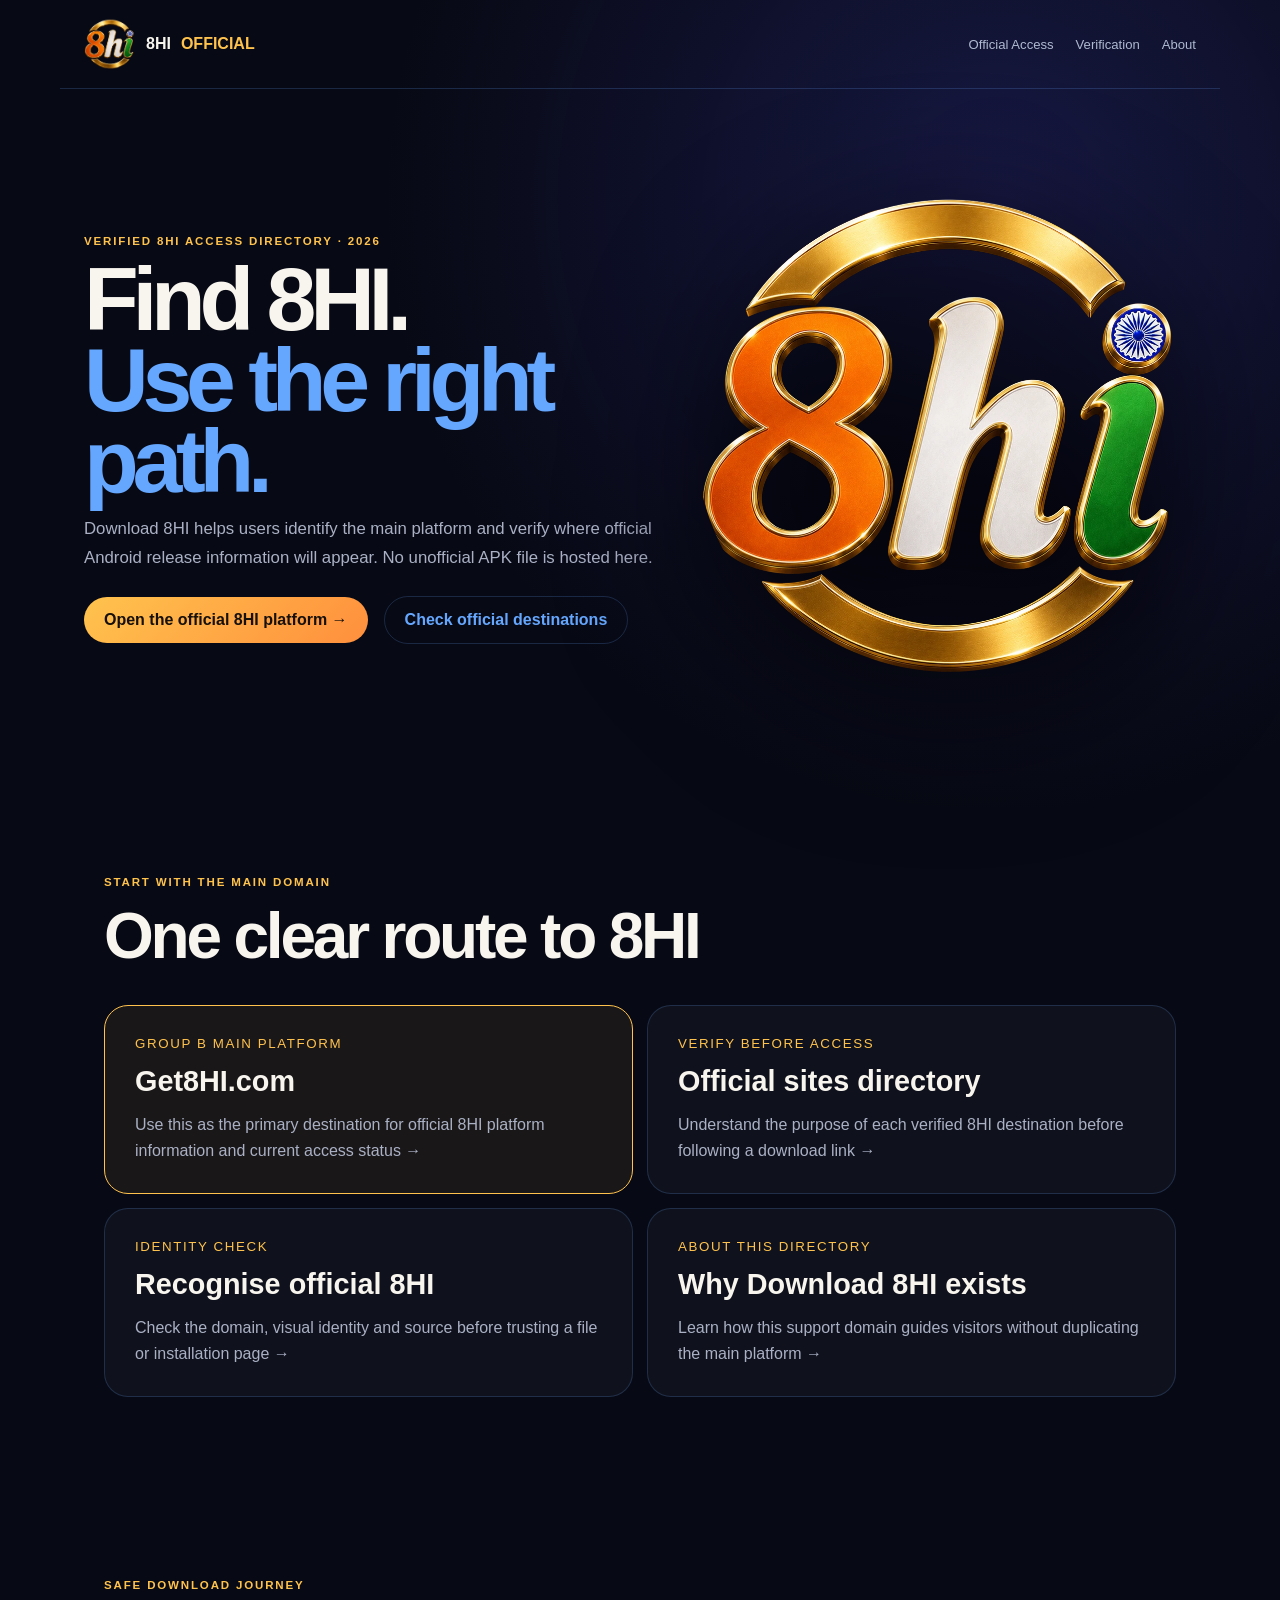
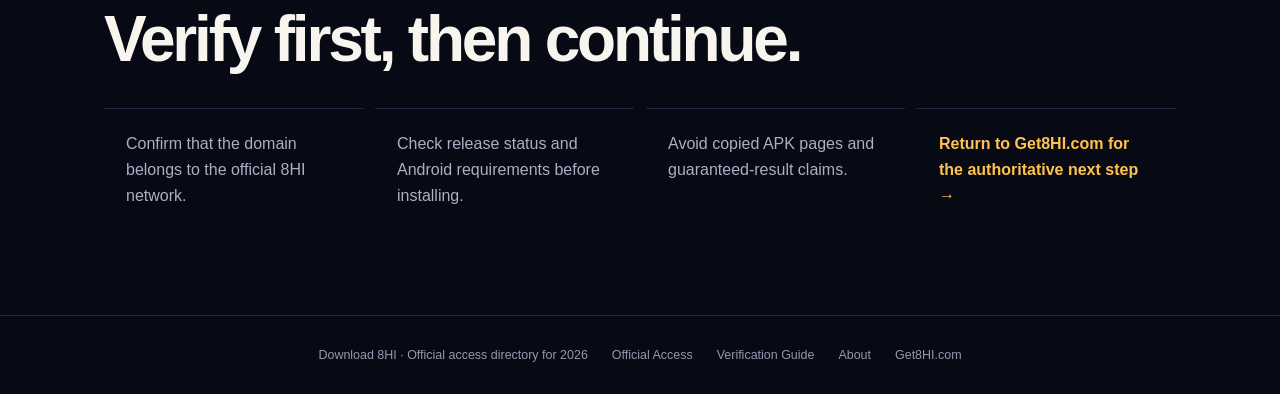
==== index.html @ d0ed527a "Migrate 8HI site to GitHub Pages with live APK download" ====
<!DOCTYPE html><html lang="en-IN"><head><meta charSet="utf-8"/><meta name="viewport" content="width=device-width, initial-scale=1"/><link rel="preload" href="/assets/8hi-mark.png" as="image"/><link rel="preload" href="/assets/8hi-hero-mark-20260906.webp" as="image"/><link rel="stylesheet" href="/_next/static/css/index.BvrTuBXG.css" data-rsc-css-href="/_next/static/css/index.BvrTuBXG.css" data-precedence="vite-rsc/importer-resources"/><link rel="stylesheet" href="/_next/static/css/Seo.DrMm3ydV.css" data-rsc-css-href="/_next/static/css/Seo.DrMm3ydV.css" data-precedence="vite-rsc/importer-resources"/><link rel="modulepreload" fetchPriority="low" href="/_next/static/chunks/index-DeOnzYDZ.js"/><script src="/_next/static/chunks/rolldown-runtime-C60lm6uB.js" type="module" async=""></script><script src="/_next/static/chunks/framework-BgSIrAUN.js" type="module" async=""></script><link rel="modulepreload" href="/_next/static/chunks/layout-segment-context-BH-YKs9g.js" crossorigin=""/><title>8HI Download App — Android Release Guide for 2026</title><meta name="description" content="Find the verified path to download 8HI when released, with Android preparation, version checks and responsible-use information."/><meta name="robots" content="index, follow"/><meta name="googlebot" content="index, follow, max-image-preview:large, max-snippet:-1"/><meta property="og:title" content="Download 8HI — Official Release Guide"/><meta property="og:description" content="A clear route to verified 8HI Android download information."/><meta property="og:url" content="https://download8hi.com"/><meta property="og:site_name" content="Download 8HI"/><meta property="og:type" content="website"/><meta property="og:locale" content="en_IN"/><meta property="og:image" content="https://download8hi.com/og.png"/><meta name="twitter:card" content="summary_large_image"/><meta name="twitter:title" content="Download 8HI — Official Release Guide"/><meta name="twitter:description" content="A clear route to verified 8HI Android download information."/><meta name="twitter:image" content="https://download8hi.com/og.png"/><link rel="shortcut icon" href="/favicon.ico"/><link rel="icon" href="/icon-48.png" sizes="48x48" type="image/png"/><link rel="icon" href="/icon.png" sizes="96x96" type="image/png"/><link rel="icon" href="/icon-192.png" sizes="192x192" type="image/png"/><link rel="icon" href="/favicon.ico" sizes="48x48" type="image/x-icon"/><link rel="apple-touch-icon" href="/icon-192.png" sizes="192x192" type="image/png"/><link rel="manifest" href="/manifest.webmanifest"/><link rel="canonical" href="https://download8hi.com"/><script>Object.assign(((self[Symbol.for("vinext.navigationRuntime")]??={bootstrap:{routeManifest:null},functions:{}}).bootstrap.rsc??={rsc:[]}),{params:{},nav:{"pathname":"/","searchParams":[]}})</script><link rel="modulepreload" href="/_next/static/chunks/index-DeOnzYDZ.js" />
</head><body><main><script type="application/ld+json">{"@context":"https://schema.org","@graph":[{"@type":"Organization","@id":"https://download8hi.com/#organization","name":"Download 8HI","url":"https://download8hi.com/","logo":{"@type":"ImageObject","url":"https://download8hi.com/icon-512.png"}},{"@type":"WebSite","@id":"https://download8hi.com/#website","name":"Download 8HI","url":"https://download8hi.com/","inLanguage":"en-IN","publisher":{"@id":"https://download8hi.com/#organization"}},{"@type":"WebPage","name":"Download 8HI App — Official Access Directory 2026","description":"Find the verified route to the official 8HI platform, check Android release information and avoid unverified APK sources.","url":"https://download8hi.com/","datePublished":"2026-08-31","dateModified":"2026-08-31","isPartOf":{"@id":"https://download8hi.com/#website"}},{"@type":"BreadcrumbList","itemListElement":[{"@type":"ListItem","position":1,"name":"Download 8HI","item":"https://download8hi.com/"}]}]}</script><header><a class="brand" href="/"><img src="/assets/8hi-mark.png" alt="Download 8HI" width="52" height="52"/>8HI <b>OFFICIAL</b></a><nav><a href="/official-sites">Official Access</a><a href="/brand">Verification</a><a href="/about">About</a></nav></header><section class="hero"><div><p>VERIFIED 8HI ACCESS DIRECTORY · 2026</p><h1>Find 8HI.<span>Use the right path.</span></h1><h2>Download 8HI helps users identify the main platform and verify where official Android release information will appear. No unofficial APK file is hosted here.</h2><div class="actions"><a class="primary" href="https://get8hi.com/">Open the official 8HI platform →</a><a class="secondary" href="/official-sites">Check official destinations</a></div></div><img src="/assets/8hi-hero-mark-20260906.webp" alt="Download 8HI official logo" width="720" height="720" loading="eager"/></section><section class="network" id="network"><p>START WITH THE MAIN DOMAIN</p><h2>One clear route to 8HI</h2><div><a class="main-domain" href="https://get8hi.com/"><small>GROUP B MAIN PLATFORM</small><strong>Get8HI.com</strong><span>Use this as the primary destination for official 8HI platform information and current access status →</span></a><a href="/official-sites"><small>VERIFY BEFORE ACCESS</small><strong>Official sites directory</strong><span>Understand the purpose of each verified 8HI destination before following a download link →</span></a><a href="/brand"><small>IDENTITY CHECK</small><strong>Recognise official 8HI</strong><span>Check the domain, visual identity and source before trusting a file or installation page →</span></a><a href="/about"><small>ABOUT THIS DIRECTORY</small><strong>Why Download 8HI exists</strong><span>Learn how this support domain guides visitors without duplicating the main platform →</span></a></div></section><section class="story"><p>SAFE DOWNLOAD JOURNEY</p><h2>Verify first, then continue.</h2><div><span>Confirm that the domain belongs to the official 8HI network.</span><span>Check release status and Android requirements before installing.</span><span>Avoid copied APK pages and guaranteed-result claims.</span><span><a href="https://get8hi.com/">Return to Get8HI.com for the authoritative next step →</a></span></div></section><footer><span>Download 8HI · Official access directory for 2026</span><a href="/official-sites">Official Access</a><a href="/brand">Verification Guide</a><a href="/about">About</a><a href="https://get8hi.com/">Get8HI.com</a></footer></main><script type="module" src="/_next/static/chunks/index-DeOnzYDZ.js" id="_R_" async=""></script><script>((self[Symbol.for("vinext.navigationRuntime")]??={bootstrap:{routeManifest:null},functions:{}}).bootstrap.rsc??={rsc:[]}).rsc.push("2:I[\"d5075e13e03a\",[],\"Children\",1]\n")</script><script>((self[Symbol.for("vinext.navigationRuntime")]??={bootstrap:{routeManifest:null},functions:{}}).bootstrap.rsc??={rsc:[]}).rsc.push("3:I[\"f68a58624a56\",[],\"GlobalErrorBoundary\",1]\n")</script><script>((self[Symbol.for("vinext.navigationRuntime")]??={bootstrap:{routeManifest:null},functions:{}}).bootstrap.rsc??={rsc:[]}).rsc.push("4:I[\"ffd5c8636600\",[],\"default\",1]\n")</script><script>((self[Symbol.for("vinext.navigationRuntime")]??={bootstrap:{routeManifest:null},functions:{}}).bootstrap.rsc??={rsc:[]}).rsc.push("5:I[\"f68a58624a56\",[],\"ErrorBoundary\",1]\n")</script><script>((self[Symbol.for("vinext.navigationRuntime")]??={bootstrap:{routeManifest:null},functions:{}}).bootstrap.rsc??={rsc:[]}).rsc.push("6:I[\"ed53b9c3ef4a\",[],\"LayoutSegmentProvider\",1]\n")</script><script>((self[Symbol.for("vinext.navigationRuntime")]??={bootstrap:{routeManifest:null},functions:{}}).bootstrap.rsc??={rsc:[]}).rsc.push("7:I[\"d5075e13e03a\",[],\"Slot\",1]\n")</script><script>((self[Symbol.for("vinext.navigationRuntime")]??={bootstrap:{routeManifest:null},functions:{}}).bootstrap.rsc??={rsc:[]}).rsc.push("8:I[\"f68a58624a56\",[],\"NotFoundBoundary\",1]\n")</script><script>((self[Symbol.for("vinext.navigationRuntime")]??={bootstrap:{routeManifest:null},functions:{}}).bootstrap.rsc??={rsc:[]}).rsc.push("9:I[\"fe48302fca77\",[],\"AppRouterScrollTarget\",1]\n")</script><script>((self[Symbol.for("vinext.navigationRuntime")]??={bootstrap:{routeManifest:null},functions:{}}).bootstrap.rsc??={rsc:[]}).rsc.push("a:I[\"f68a58624a56\",[],\"RedirectBoundary\",1]\n")</script><script>((self[Symbol.for("vinext.navigationRuntime")]??={bootstrap:{routeManifest:null},functions:{}}).bootstrap.rsc??={rsc:[]}).rsc.push(":HL[\"/_next/static/css/index.BvrTuBXG.css\",\"style\"     ]\n")</script><script>((self[Symbol.for("vinext.navigationRuntime")]??={bootstrap:{routeManifest:null},functions:{}}).bootstrap.rsc??={rsc:[]}).rsc.push("0:{\"__route\":\"route:/\",\"__interceptionContext\":null,\"__layoutIds\":[\"layout:/\"],\"__rootLayout\":\"/\",\"__sourcePage\":\"/page\",\"page:/\":\"$L1\",\"layout:/\":[[[[\"$\",\"link\",\"css:/_next/static/css/index.BvrTuBXG.css\",{\"rel\":\"stylesheet\",\"precedence\":\"vite-rsc/importer-resources\",\"href\":\"/_next/static/css/index.BvrTuBXG.css\",\"data-rsc-css-href\":\"/_next/static/css/index.BvrTuBXG.css\"}],\"$undefined\"],[\"$\",\"html\",null,{\"lang\":\"en-IN\",\"children\":[\"$\",\"body\",null,{\"children\":[\"$\",\"$L2\",null,{}]}]}]],null],\"route:/\":[[[\"$\",\"meta\",null,{\"charSet\":\"utf-8\"}],[[\"$\",\"title\",\"0\",{\"children\":\"8HI Download App — Android Release Guide for 2026\"}],[\"$\",\"meta\",\"1\",{\"name\":\"description\",\"content\":\"Find the verified path to download 8HI when released, with Android preparation, version checks and responsible-use information.\"}],[\"$\",\"meta\",\"2\",{\"name\":\"robots\",\"content\":\"index, follow\"}],[\"$\",\"meta\",\"3\",{\"name\":\"googlebot\",\"content\":\"index, follow, max-image-preview:large, max-snippet:-1\"}],[\"$\",\"meta\",\"4\",{\"property\":\"og:title\",\"content\":\"Download 8HI — Official Release Guide\"}],[\"$\",\"meta\",\"5\",{\"property\":\"og:description\",\"content\":\"A clear route to verified 8HI Android download information.\"}],[\"$\",\"meta\",\"6\",{\"property\":\"og:url\",\"content\":\"https://download8hi.com\"}],[\"$\",\"meta\",\"7\",{\"property\":\"og:site_name\",\"content\":\"Download 8HI\"}],[\"$\",\"meta\",\"8\",{\"property\":\"og:type\",\"content\":\"website\"}],[\"$\",\"meta\",\"9\",{\"property\":\"og:locale\",\"content\":\"en_IN\"}],[\"$\",\"meta\",\"10\",{\"property\":\"og:image\",\"content\":\"https://download8hi.com/og.png\"}],[\"$\",\"meta\",\"11\",{\"name\":\"twitter:card\",\"content\":\"summary_large_image\"}],[\"$\",\"meta\",\"12\",{\"name\":\"twitter:title\",\"content\":\"Download 8HI — Official Release Guide\"}],[\"$\",\"meta\",\"13\",{\"name\":\"twitter:description\",\"content\":\"A clear route to verified 8HI Android download information.\"}],[\"$\",\"meta\",\"14\",{\"name\":\"twitter:image\",\"content\":\"https://download8hi.com/og.png\"}],[\"$\",\"link\",\"15\",{\"rel\":\"shortcut icon\",\"href\":\"/favicon.ico\"}],[\"$\",\"link\",\"16\",{\"rel\":\"icon\",\"href\":\"/icon-48.png\",\"sizes\":\"48x48\",\"type\":\"image/png\"}],[\"$\",\"link\",\"17\",{\"rel\":\"icon\",\"href\":\"/icon.png\",\"sizes\":\"96x96\",\"type\":\"image/png\"}],[\"$\",\"link\",\"18\",{\"rel\":\"icon\",\"href\":\"/icon-192.png\",\"sizes\":\"192x192\",\"type\":\"image/png\"}],[\"$\",\"link\",\"19\",{\"rel\":\"icon\",\"href\":\"/favicon.ico\",\"sizes\":\"48x48\",\"type\":\"image/x-icon\"}],[\"$\",\"link\",\"20\",{\"rel\":\"apple-touch-icon\",\"href\":\"/icon-192.png\",\"sizes\":\"192x192\",\"type\":\"image/png\"}],[\"$\",\"link\",\"21\",{\"rel\":\"manifest\",\"href\":\"/manifest.webmanifest\"}],[\"$\",\"link\",\"22\",{\"rel\":\"canonical\",\"href\":\"https://download8hi.com\"}]],[[\"$\",\"meta\",\"0\",{\"name\":\"viewport\",\"content\":\"width=device-width, initial-scale=1\"}]]],[\"$\",\"$L3\",null,{\"fallback\":\"$4\",\"children\":[\"$\",\"$L5\",null,{\"fallback\":\"$4\",\"children\":[\"$\",\"$L6\",null,{\"providerId\":\"layout:/\",\"segmentMap\":{\"children\":[]},\"children\":[\"$\",\"$L7\",null,{\"id\":\"layout:/\",\"parallelSlots\":\"$undefined\",\"children\":[\"$\",\"$L8\",null,{\"resetKey\":\"\",\"fallback\":[\"$\",\"main\",null,{\"className\":\"subpage\",\"children\":[[\"$\",\"p\",null,{\"className\":\"eyebrow\",\"children\":\"404\"}],[\"$\",\"h1\",null,{\"children\":\"Destination not found\"}],[\"$\",\"p\",null,{\"className\":\"intro\",\"children\":\"Use the official directory to find a verified 8HI destination.\"}],[\"$\",\"a\",null,{\"href\":\"/official-sites\",\"children\":\"Open official sites\"}]]}],\"children\":[\"$\",\"$L8\",null,{\"resetKey\":\"\",\"fallback\":[\"$\",\"main\",null,{\"className\":\"subpage\",\"children\":[[\"$\",\"p\",null,{\"className\":\"eyebrow\",\"children\":\"404\"}],[\"$\",\"h1\",null,{\"children\":\"Destination not found\"}],[\"$\",\"p\",null,{\"className\":\"intro\",\"children\":\"Use the official directory to find a verified 8HI destination.\"}],[\"$\",\"a\",null,{\"href\":\"/official-sites\",\"children\":\"Open official sites\"}]]}],\"children\":[\"$\",\"$L9\",null,{\"children\":[\"$\",\"$La\",null,{\"children\":[[\"$\",\"$L6\",null,{\"providerId\":\"page:/\",\"segmentMap\":{\"children\":[\"__PAGE__\"]},\"children\":[\"$\",\"$L7\",null,{\"id\":\"page:/\"}]}],null]}]}]}]}]}]}]}]}],null,null],\"__layoutFlags\":{\"layout:/\":\"s\"},\"__artifactCompatibility\":{\"schemaVersion\":1,\"graphVersion\":\"app-route-graph:1177fd80f83fa7b0\",\"deploymentVersion\":\"1310b434-4f62-49c1-a3fc-9533849b3d44\",\"appElementsSchemaVersion\":1,\"rscPayloadSchemaVersion\":1,\"rootBoundaryId\":\"/\",\"renderEpoch\":null},\"__renderObservation\":{\"schemaVersion\":1,\"output\":{\"kind\":\"app-rsc\",\"mountedSlotsFingerprint\":null,\"renderEpoch\":null,\"rootBoundaryId\":\"/\",\"routeId\":\"route:/\"},\"completeness\":\"partial\",\"boundaryOutcome\":{\"kind\":\"unknown\"},\"requestApis\":[{\"kind\":\"connection\",\"status\":\"unknown\"},{\"kind\":\"cookies\",\"status\":\"unknown\"},{\"kind\":\"draftMode\",\"status\":\"unknown\"},{\"kind\":\"headers\",\"status\":\"unknown\"},{\"kind\":\"params\",\"status\":\"unknown\"},{\"kind\":\"searchParams\",\"status\":\"unknown\"}],\"dynamicFetches\":[],\"cacheTags\":[\"/\",\"_N_T_/\",\"_N_T_/index\",\"_N_T_/layout\",\"_N_T_/page\"],\"pathTags\":[\"/\"],\"cacheability\":\"unknown\",\"downgrade\":{\"target\":\"freshRender\",\"reasons\":[{\"code\":\"CP_DOWNGRADE_CACHEABILITY_UNKNOWN\",\"target\":\"freshRender\"},{\"code\":\"CP_DOWNGRADE_INCOMPLETE_OBSERVATION\",\"completeness\":\"partial\",\"target\":\"freshRender\"},{\"code\":\"CP_DOWNGRADE_UNKNOWN_REQUEST_API\",\"requestApi\":\"connection\",\"target\":\"freshRender\"},{\"code\":\"CP_DOWNGRADE_UNKNOWN_REQUEST_API\",\"requestApi\":\"cookies\",\"target\":\"freshRender\"},{\"code\":\"CP_DOWNGRADE_UNKNOWN_REQUEST_API\",\"requestApi\":\"draftMode\",\"target\":\"freshRender\"},{\"code\":\"CP_DOWNGRADE_UNKNOWN_REQUEST_API\",\"requestApi\":\"headers\",\"target\":\"freshRender\"},{\"code\":\"CP_DOWNGRADE_UNKNOWN_REQUEST_API\",\"requestApi\":\"params\",\"target\":\"freshRender\"},{\"code\":\"CP_DOWNGRADE_UNKNOWN_REQUEST_API\",\"requestApi\":\"searchParams\",\"target\":\"freshRender\"}],\"fallback\":{\"kind\":\"breakerFallback\",\"code\":\"CP_PRIVATE_DYNAMIC_DOWNGRADE\",\"mode\":\"renderFresh\",\"scope\":\"affectedOutput\",\"fields\":{\"reasonCodes\":[\"CP_DOWNGRADE_CACHEABILITY_UNKNOWN\",\"CP_DOWNGRADE_INCOMPLETE_OBSERVATION\",\"CP_DOWNGRADE_UNKNOWN_REQUEST_API\",\"CP_DOWNGRADE_UNKNOWN_REQUEST_API\",\"CP_DOWNGRADE_UNKNOWN_REQUEST_API\",\"CP_DOWNGRADE_UNKNOWN_REQUEST_API\",\"CP_DOWNGRADE_UNKNOWN_REQUEST_API\",\"CP_DOWNGRADE_UNKNOWN_REQUEST_API\"],\"target\":\"freshRender\"}},\"isPublicCacheCandidate\":false}}}\n")</script><script>((self[Symbol.for("vinext.navigationRuntime")]??={bootstrap:{routeManifest:null},functions:{}}).bootstrap.rsc??={rsc:[]}).rsc.push(":HL[\"/_next/static/css/Seo.DrMm3ydV.css\",\"style\"     ]\n")</script><script>((self[Symbol.for("vinext.navigationRuntime")]??={bootstrap:{routeManifest:null},functions:{}}).bootstrap.rsc??={rsc:[]}).rsc.push(":HL[\"/assets/8hi-mark.png\",\"image\"]\n")</script><script>((self[Symbol.for("vinext.navigationRuntime")]??={bootstrap:{routeManifest:null},functions:{}}).bootstrap.rsc??={rsc:[]}).rsc.push(":HL[\"/assets/8hi-hero-mark-20260906.webp\",\"image\"]\n")</script><script>((self[Symbol.for("vinext.navigationRuntime")]??={bootstrap:{routeManifest:null},functions:{}}).bootstrap.rsc??={rsc:[]}).rsc.push("1:[[[\"$\",\"link\",\"css:/_next/static/css/Seo.DrMm3ydV.css\",{\"rel\":\"stylesheet\",\"precedence\":\"vite-rsc/importer-resources\",\"href\":\"/_next/static/css/Seo.DrMm3ydV.css\",\"data-rsc-css-href\":\"/_next/static/css/Seo.DrMm3ydV.css\"}],\"$undefined\"],[\"$\",\"main\",null,{\"children\":[[[[\"$\",\"link\",\"css:/_next/static/css/Seo.DrMm3ydV.css\",{\"rel\":\"stylesheet\",\"precedence\":\"vite-rsc/importer-resources\",\"href\":\"/_next/static/css/Seo.DrMm3ydV.css\",\"data-rsc-css-href\":\"/_next/static/css/Seo.DrMm3ydV.css\"}],\"$undefined\"],[\"$\",\"script\",null,{\"type\":\"application/ld+json\",\"dangerouslySetInnerHTML\":{\"__html\":\"{\\\"@context\\\":\\\"https://schema.org\\\",\\\"@graph\\\":[{\\\"@type\\\":\\\"Organization\\\",\\\"@id\\\":\\\"https://download8hi.com/#organization\\\",\\\"name\\\":\\\"Download 8HI\\\",\\\"url\\\":\\\"https://download8hi.com/\\\",\\\"logo\\\":{\\\"@type\\\":\\\"ImageObject\\\",\\\"url\\\":\\\"https://download8hi.com/icon-512.png\\\"}},{\\\"@type\\\":\\\"WebSite\\\",\\\"@id\\\":\\\"https://download8hi.com/#website\\\",\\\"name\\\":\\\"Download 8HI\\\",\\\"url\\\":\\\"https://download8hi.com/\\\",\\\"inLanguage\\\":\\\"en-IN\\\",\\\"publisher\\\":{\\\"@id\\\":\\\"https://download8hi.com/#organization\\\"}},{\\\"@type\\\":\\\"WebPage\\\",\\\"name\\\":\\\"Download 8HI App — Official Access Directory 2026\\\",\\\"description\\\":\\\"Find the verified route to the official 8HI platform, check Android release information and avoid unverified APK sources.\\\",\\\"url\\\":\\\"https://download8hi.com/\\\",\\\"datePublished\\\":\\\"2026-08-31\\\",\\\"dateModified\\\":\\\"2026-08-31\\\",\\\"isPartOf\\\":{\\\"@id\\\":\\\"https://download8hi.com/#website\\\"}},{\\\"@type\\\":\\\"BreadcrumbList\\\",\\\"itemListElement\\\":[{\\\"@type\\\":\\\"ListItem\\\",\\\"position\\\":1,\\\"name\\\":\\\"Download 8HI\\\",\\\"item\\\":\\\"https://download8hi.com/\\\"}]}]}\"}}]],[\"$\",\"header\",null,{\"children\":[[\"$\",\"a\",null,{\"className\":\"brand\",\"href\":\"/\",\"children\":[[\"$\",\"img\",null,{\"src\":\"/assets/8hi-mark.png\",\"alt\":\"Download 8HI\",\"width\":\"52\",\"height\":\"52\"}],\"8HI \",[\"$\",\"b\",null,{\"children\":\"OFFICIAL\"}]]}],[\"$\",\"nav\",null,{\"children\":[[\"$\",\"a\",null,{\"href\":\"/official-sites\",\"children\":\"Official Access\"}],[\"$\",\"a\",null,{\"href\":\"/brand\",\"children\":\"Verification\"}],[\"$\",\"a\",null,{\"href\":\"/about\",\"children\":\"About\"}]]}]]}],[\"$\",\"section\",null,{\"className\":\"hero\",\"children\":[[\"$\",\"div\",null,{\"children\":[[\"$\",\"p\",null,{\"children\":\"VERIFIED 8HI ACCESS DIRECTORY · 2026\"}],[\"$\",\"h1\",null,{\"children\":[\"Find 8HI.\",[\"$\",\"span\",null,{\"children\":\"Use the right path.\"}]]}],[\"$\",\"h2\",null,{\"children\":\"Download 8HI helps users identify the main platform and verify where official Android release information will appear. No unofficial APK file is hosted here.\"}],[\"$\",\"div\",null,{\"className\":\"actions\",\"children\":[[\"$\",\"a\",null,{\"className\":\"primary\",\"href\":\"https://get8hi.com/\",\"children\":\"Open the official 8HI platform →\"}],[\"$\",\"a\",null,{\"className\":\"secondary\",\"href\":\"/official-sites\",\"children\":\"Check official destinations\"}]]}]]}],[\"$\",\"img\",null,{\"src\":\"/assets/8hi-hero-mark-20260906.webp\",\"alt\":\"Download 8HI official logo\",\"width\":\"720\",\"height\":\"720\",\"loading\":\"eager\"}]]}],[\"$\",\"section\",null,{\"className\":\"network\",\"id\":\"network\",\"children\":[[\"$\",\"p\",null,{\"children\":\"START WITH THE MAIN DOMAIN\"}],[\"$\",\"h2\",null,{\"children\":\"One clear route to 8HI\"}],[\"$\",\"div\",null,{\"children\":[[\"$\",\"a\",null,{\"className\":\"main-domain\",\"href\":\"https://get8hi.com/\",\"children\":[[\"$\",\"small\",null,{\"children\":\"GROUP B MAIN PLATFORM\"}],[\"$\",\"strong\",null,{\"children\":\"Get8HI.com\"}],[\"$\",\"span\",null,{\"children\":\"Use this as the primary destination for official 8HI platform information and current access status →\"}]]}],[\"$\",\"a\",null,{\"href\":\"/official-sites\",\"children\":[[\"$\",\"small\",null,{\"children\":\"VERIFY BEFORE ACCESS\"}],[\"$\",\"strong\",null,{\"children\":\"Official sites directory\"}],[\"$\",\"span\",null,{\"children\":\"Understand the purpose of each verified 8HI destination before following a download link →\"}]]}],[\"$\",\"a\",null,{\"href\":\"/brand\",\"children\":[[\"$\",\"small\",null,{\"children\":\"IDENTITY CHECK\"}],[\"$\",\"strong\",null,{\"children\":\"Recognise official 8HI\"}],[\"$\",\"span\",null,{\"children\":\"Check the domain, visual identity and source before trusting a file or installation page →\"}]]}],[\"$\",\"a\",null,{\"href\":\"/about\",\"children\":[[\"$\",\"small\",null,{\"children\":\"ABOUT THIS DIRECTORY\"}],[\"$\",\"strong\",null,{\"children\":\"Why Download 8HI exists\"}],\"$Lb\"]}]]}]]}],\"$Lc\",\"$Ld\"]}]]\n")</script><script>((self[Symbol.for("vinext.navigationRuntime")]??={bootstrap:{routeManifest:null},functions:{}}).bootstrap.rsc??={rsc:[]}).rsc.push("b:[\"$\",\"span\",null,{\"children\":\"Learn how this support domain guides visitors without duplicating the main platform →\"}]\n")</script><script>((self[Symbol.for("vinext.navigationRuntime")]??={bootstrap:{routeManifest:null},functions:{}}).bootstrap.rsc??={rsc:[]}).rsc.push("c:[\"$\",\"section\",null,{\"className\":\"story\",\"children\":[[\"$\",\"p\",null,{\"children\":\"SAFE DOWNLOAD JOURNEY\"}],[\"$\",\"h2\",null,{\"children\":\"Verify first, then continue.\"}],[\"$\",\"div\",null,{\"children\":[[\"$\",\"span\",null,{\"children\":\"Confirm that the domain belongs to the official 8HI network.\"}],[\"$\",\"span\",null,{\"children\":\"Check release status and Android requirements before installing.\"}],[\"$\",\"span\",null,{\"children\":\"Avoid copied APK pages and guaranteed-result claims.\"}],[\"$\",\"span\",null,{\"children\":[\"$\",\"a\",null,{\"href\":\"https://get8hi.com/\",\"children\":\"Return to Get8HI.com for the authoritative next step →\"}]}]]}]]}]\n")</script><script>((self[Symbol.for("vinext.navigationRuntime")]??={bootstrap:{routeManifest:null},functions:{}}).bootstrap.rsc??={rsc:[]}).rsc.push("d:[\"$\",\"footer\",null,{\"children\":[[\"$\",\"span\",null,{\"children\":\"Download 8HI · Official access directory for 2026\"}],[\"$\",\"a\",null,{\"href\":\"/official-sites\",\"children\":\"Official Access\"}],[\"$\",\"a\",null,{\"href\":\"/brand\",\"children\":\"Verification Guide\"}],[\"$\",\"a\",null,{\"href\":\"/about\",\"children\":\"About\"}],[\"$\",\"a\",null,{\"href\":\"https://get8hi.com/\",\"children\":\"Get8HI.com\"}]]}]\n")</script><script>Object.assign(((self[Symbol.for("vinext.navigationRuntime")]??={bootstrap:{routeManifest:null},functions:{}}).bootstrap.rsc??={rsc:[]}),{"initialCacheKind":"static"});((self[Symbol.for("vinext.navigationRuntime")]??={bootstrap:{routeManifest:null},functions:{}}).bootstrap.rsc??={rsc:[]}).done=true</script><script src="/download-ready.js" defer></script></body></html>
---- _next/static/css/index.BvrTuBXG.css ----
:root{--bg:#070914;--text:#f8f5ef;--muted:#aab1c5;--gold:#ffc34d;--blue:#65a7ff;--line:#65a7ff33}*{box-sizing:border-box}html{scroll-behavior:smooth}body{background:var(--bg);color:var(--text);margin:0;font-family:Arial,sans-serif}a{color:inherit;text-decoration:none}main{background:radial-gradient(circle at 78% 10%,#5655ff33,transparent 30%),var(--bg)}header{border-bottom:1px solid var(--line);justify-content:space-between;align-items:center;max-width:1160px;margin:auto;padding:18px 24px;display:flex}.brand{align-items:center;gap:10px;font-weight:900;display:flex}.brand b{color:var(--gold)}header>a:last-child{color:var(--blue);font-size:.8rem}.hero{grid-template-columns:1fr .82fr;align-items:center;max-width:1160px;min-height:690px;margin:auto;padding:70px 24px;display:grid}.hero p,.network>p,.story>p{color:var(--gold);letter-spacing:.16em;font-size:.72rem;font-weight:900}.hero h1{letter-spacing:-.07em;margin:12px 0;font-size:clamp(3.8rem,7vw,7rem);line-height:.9}.hero h1 span{color:var(--blue);display:block}.hero h2{max-width:650px;color:var(--muted);font-size:1.05rem;font-weight:500;line-height:1.7}.hero img{filter:drop-shadow(0 35px 70px #000);border-radius:50%;width:100%;height:auto}.network,.story{max-width:1120px;margin:auto;padding:85px 24px}.network h2,.story h2{letter-spacing:-.05em;margin:10px 0 32px;font-size:clamp(2.4rem,5vw,4rem)}.network>div{grid-template-columns:1fr 1fr;gap:14px;display:grid}.network a{border:1px solid var(--line);background:#ffffff09;border-radius:24px;flex-direction:column;padding:30px;display:flex}.network small{color:var(--gold);letter-spacing:.12em}.network strong{margin:14px 0;font-size:1.8rem}.network span,.story span{color:var(--muted);line-height:1.6}.story>div{grid-template-columns:repeat(4,1fr);gap:12px;display:grid}.story span{border-top:1px solid var(--line);padding:22px}footer{border-top:1px solid var(--line);color:#929aaf;flex-wrap:wrap;justify-content:center;gap:24px;padding:32px;font-size:.78rem;display:flex}@media (max-width:720px){header{padding:12px 16px}.hero{text-align:center;grid-template-columns:1fr;min-height:auto;padding:55px 18px}.hero h1{font-size:3.8rem}.hero img{margin-top:40px}.network,.story{padding:65px 18px}.network>div,.story>div{grid-template-columns:1fr}}
---- _next/static/css/Seo.DrMm3ydV.css ----
.actions{flex-wrap:wrap;align-items:center;gap:16px;margin-top:24px;display:flex}.primary,.secondary{border-radius:999px;padding:14px 20px;font-weight:900;display:inline-flex}.primary{background:linear-gradient(135deg,var(--gold),#ff8f3d);color:#17100a}.secondary{border:1px solid var(--line);color:var(--blue)}.main-domain{border-color:var(--gold)!important;background:#ffc34d14!important}.story a{color:var(--gold);font-weight:800}.official-cta{border:1px solid var(--gold);background:#ffc34d0f;border-radius:24px;margin:60px 0;padding:34px}.official-cta>p:first-child{color:var(--gold);letter-spacing:.15em;font-size:.72rem;font-weight:900}.official-cta h2,.related h2{font-size:clamp(1.8rem,4vw,2.8rem)}.official-cta>p:not(:first-child){color:var(--muted);line-height:1.7}.related{margin:60px 0}.related>div{grid-template-columns:1fr 1fr;gap:14px;display:grid}.related a{border:1px solid var(--line);background:#ffffff06;border-radius:18px;flex-direction:column;gap:10px;padding:22px;display:flex}.related span{color:var(--muted);line-height:1.55}@media (max-width:720px){.actions{justify-content:center}.related>div{grid-template-columns:1fr}}.crumb{color:#bdc8da;flex-wrap:wrap;align-items:center;gap:.55rem;margin:0 0 1.4rem;font-size:.9rem;display:flex}.crumb a{color:inherit}.updated{color:#a9b5c9;margin:1rem 0 2rem;display:block}header nav{color:#aebad0;gap:22px;font-size:.82rem;display:flex}:is(a:focus-visible,summary:focus-visible){outline-offset:4px;outline:3px solid #e8bd4b}@media (max-width:720px){body{padding-bottom:68px}header nav{z-index:20;border:1px solid var(--line);-webkit-backdrop-filter:blur(14px);backdrop-filter:blur(14px);background:#070914f0;border-radius:18px;justify-content:space-around;gap:4px;padding:15px 8px;position:fixed;bottom:9px;left:10px;right:10px}header nav a{font-size:.75rem}}
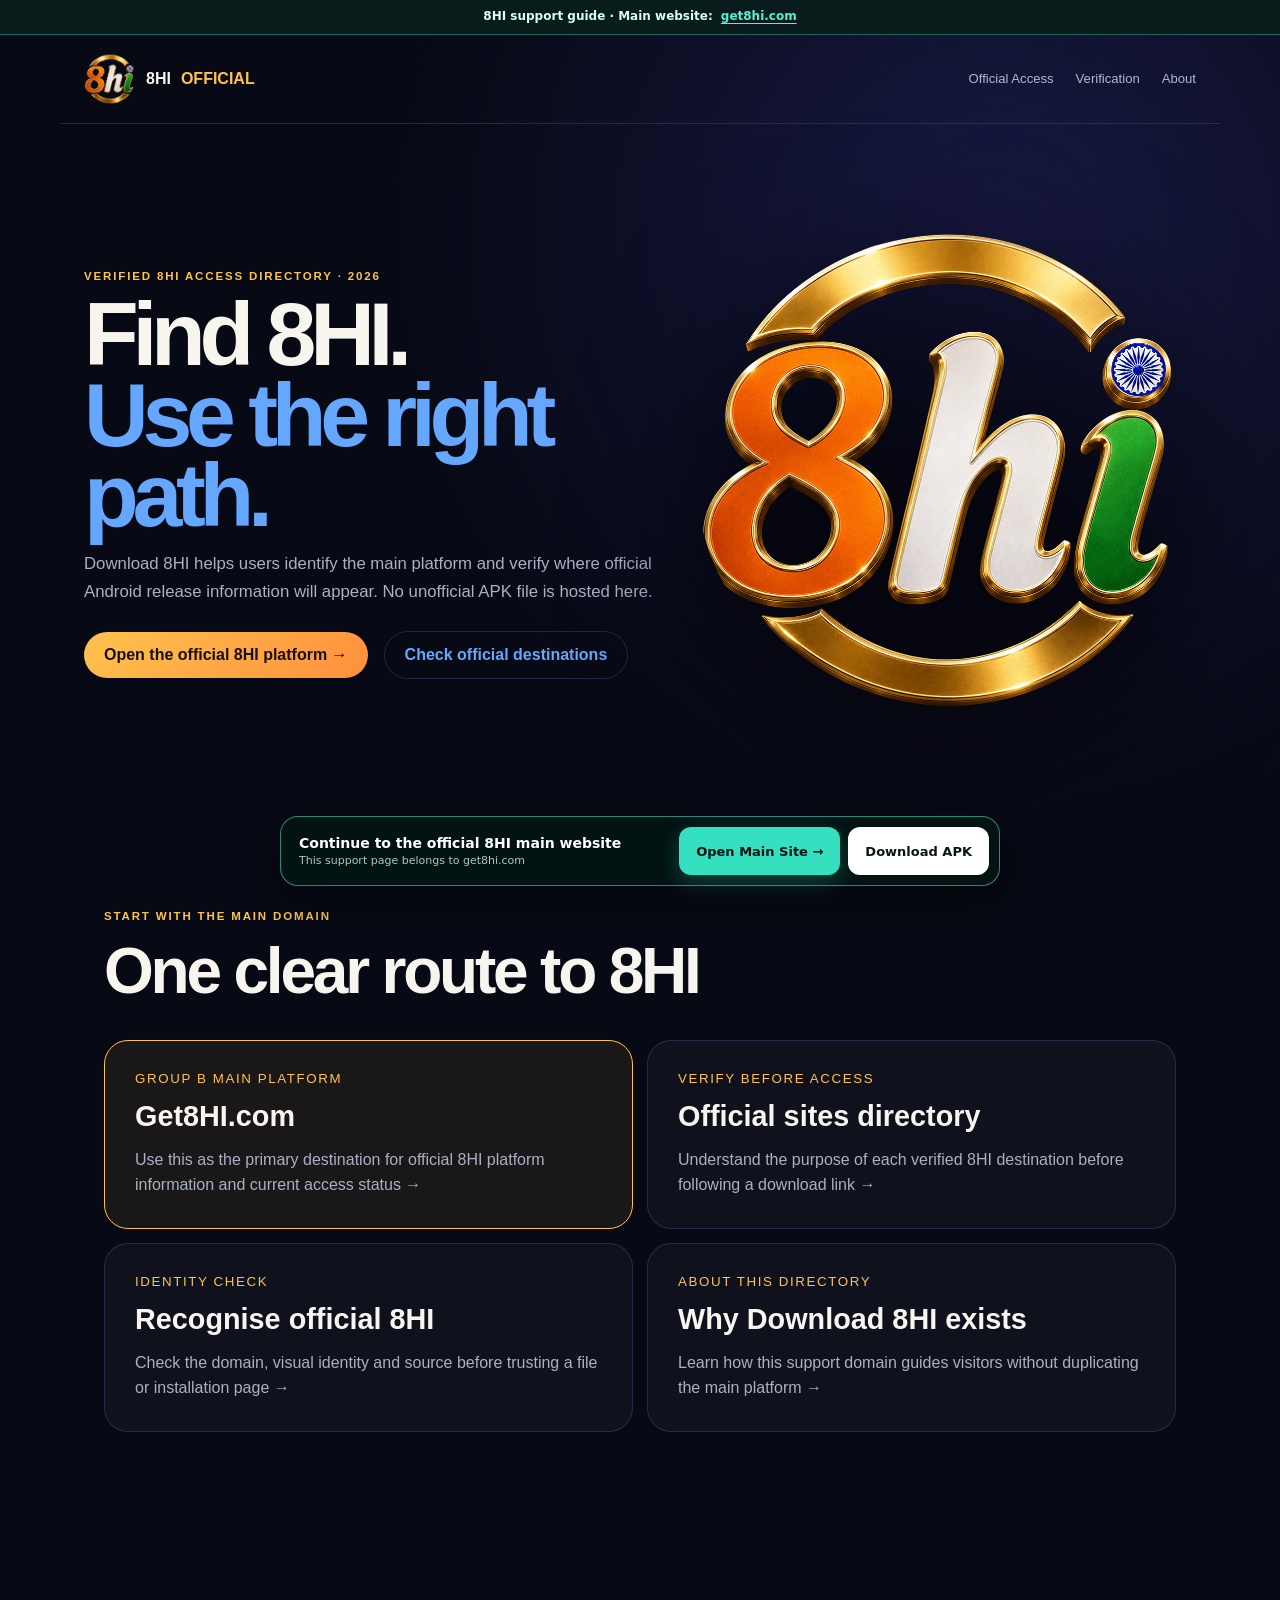
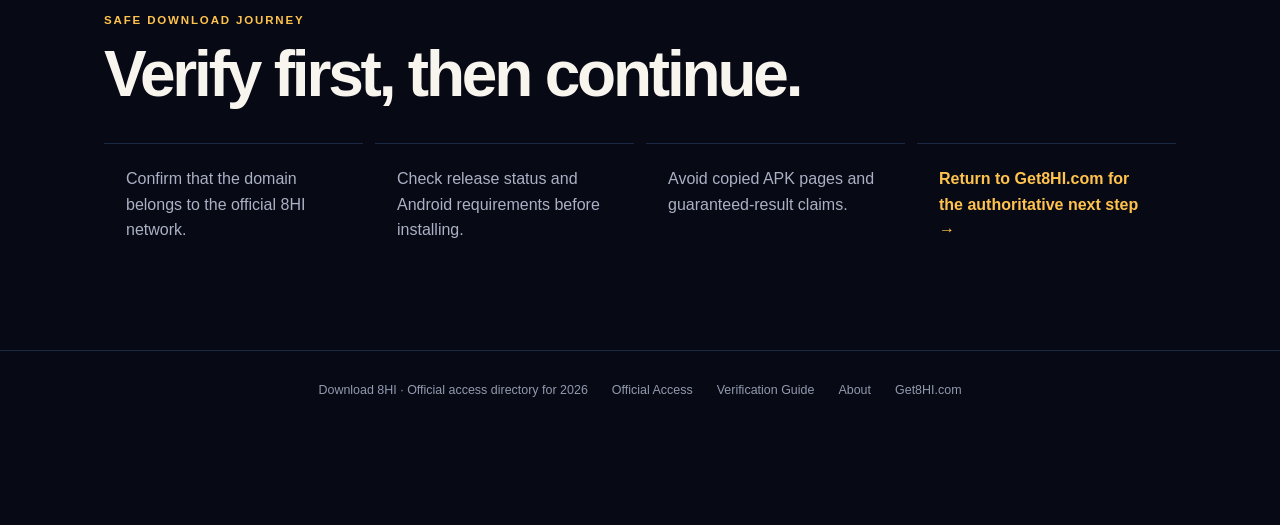
==== commit aef77df0: "Add clear mobile navigation to main site" ====
--- a/index.html
+++ b/index.html
@@ -1,2 +1,2 @@
 <!DOCTYPE html><html lang="en-IN"><head><meta charSet="utf-8"/><meta name="viewport" content="width=device-width, initial-scale=1"/><link rel="preload" href="/assets/8hi-mark.png" as="image"/><link rel="preload" href="/assets/8hi-hero-mark-20260906.webp" as="image"/><link rel="stylesheet" href="/_next/static/css/index.BvrTuBXG.css" data-rsc-css-href="/_next/static/css/index.BvrTuBXG.css" data-precedence="vite-rsc/importer-resources"/><link rel="stylesheet" href="/_next/static/css/Seo.DrMm3ydV.css" data-rsc-css-href="/_next/static/css/Seo.DrMm3ydV.css" data-precedence="vite-rsc/importer-resources"/><link rel="modulepreload" fetchPriority="low" href="/_next/static/chunks/index-DeOnzYDZ.js"/><script src="/_next/static/chunks/rolldown-runtime-C60lm6uB.js" type="module" async=""></script><script src="/_next/static/chunks/framework-BgSIrAUN.js" type="module" async=""></script><link rel="modulepreload" href="/_next/static/chunks/layout-segment-context-BH-YKs9g.js" crossorigin=""/><title>8HI Download App — Android Release Guide for 2026</title><meta name="description" content="Find the verified path to download 8HI when released, with Android preparation, version checks and responsible-use information."/><meta name="robots" content="index, follow"/><meta name="googlebot" content="index, follow, max-image-preview:large, max-snippet:-1"/><meta property="og:title" content="Download 8HI — Official Release Guide"/><meta property="og:description" content="A clear route to verified 8HI Android download information."/><meta property="og:url" content="https://download8hi.com"/><meta property="og:site_name" content="Download 8HI"/><meta property="og:type" content="website"/><meta property="og:locale" content="en_IN"/><meta property="og:image" content="https://download8hi.com/og.png"/><meta name="twitter:card" content="summary_large_image"/><meta name="twitter:title" content="Download 8HI — Official Release Guide"/><meta name="twitter:description" content="A clear route to verified 8HI Android download information."/><meta name="twitter:image" content="https://download8hi.com/og.png"/><link rel="shortcut icon" href="/favicon.ico"/><link rel="icon" href="/icon-48.png" sizes="48x48" type="image/png"/><link rel="icon" href="/icon.png" sizes="96x96" type="image/png"/><link rel="icon" href="/icon-192.png" sizes="192x192" type="image/png"/><link rel="icon" href="/favicon.ico" sizes="48x48" type="image/x-icon"/><link rel="apple-touch-icon" href="/icon-192.png" sizes="192x192" type="image/png"/><link rel="manifest" href="/manifest.webmanifest"/><link rel="canonical" href="https://download8hi.com"/><script>Object.assign(((self[Symbol.for("vinext.navigationRuntime")]??={bootstrap:{routeManifest:null},functions:{}}).bootstrap.rsc??={rsc:[]}),{params:{},nav:{"pathname":"/","searchParams":[]}})</script><link rel="modulepreload" href="/_next/static/chunks/index-DeOnzYDZ.js" />
-</head><body><main><script type="application/ld+json">{"@context":"https://schema.org","@graph":[{"@type":"Organization","@id":"https://download8hi.com/#organization","name":"Download 8HI","url":"https://download8hi.com/","logo":{"@type":"ImageObject","url":"https://download8hi.com/icon-512.png"}},{"@type":"WebSite","@id":"https://download8hi.com/#website","name":"Download 8HI","url":"https://download8hi.com/","inLanguage":"en-IN","publisher":{"@id":"https://download8hi.com/#organization"}},{"@type":"WebPage","name":"Download 8HI App — Official Access Directory 2026","description":"Find the verified route to the official 8HI platform, check Android release information and avoid unverified APK sources.","url":"https://download8hi.com/","datePublished":"2026-08-31","dateModified":"2026-08-31","isPartOf":{"@id":"https://download8hi.com/#website"}},{"@type":"BreadcrumbList","itemListElement":[{"@type":"ListItem","position":1,"name":"Download 8HI","item":"https://download8hi.com/"}]}]}</script><header><a class="brand" href="/"><img src="/assets/8hi-mark.png" alt="Download 8HI" width="52" height="52"/>8HI <b>OFFICIAL</b></a><nav><a href="/official-sites">Official Access</a><a href="/brand">Verification</a><a href="/about">About</a></nav></header><section class="hero"><div><p>VERIFIED 8HI ACCESS DIRECTORY · 2026</p><h1>Find 8HI.<span>Use the right path.</span></h1><h2>Download 8HI helps users identify the main platform and verify where official Android release information will appear. No unofficial APK file is hosted here.</h2><div class="actions"><a class="primary" href="https://get8hi.com/">Open the official 8HI platform →</a><a class="secondary" href="/official-sites">Check official destinations</a></div></div><img src="/assets/8hi-hero-mark-20260906.webp" alt="Download 8HI official logo" width="720" height="720" loading="eager"/></section><section class="network" id="network"><p>START WITH THE MAIN DOMAIN</p><h2>One clear route to 8HI</h2><div><a class="main-domain" href="https://get8hi.com/"><small>GROUP B MAIN PLATFORM</small><strong>Get8HI.com</strong><span>Use this as the primary destination for official 8HI platform information and current access status →</span></a><a href="/official-sites"><small>VERIFY BEFORE ACCESS</small><strong>Official sites directory</strong><span>Understand the purpose of each verified 8HI destination before following a download link →</span></a><a href="/brand"><small>IDENTITY CHECK</small><strong>Recognise official 8HI</strong><span>Check the domain, visual identity and source before trusting a file or installation page →</span></a><a href="/about"><small>ABOUT THIS DIRECTORY</small><strong>Why Download 8HI exists</strong><span>Learn how this support domain guides visitors without duplicating the main platform →</span></a></div></section><section class="story"><p>SAFE DOWNLOAD JOURNEY</p><h2>Verify first, then continue.</h2><div><span>Confirm that the domain belongs to the official 8HI network.</span><span>Check release status and Android requirements before installing.</span><span>Avoid copied APK pages and guaranteed-result claims.</span><span><a href="https://get8hi.com/">Return to Get8HI.com for the authoritative next step →</a></span></div></section><footer><span>Download 8HI · Official access directory for 2026</span><a href="/official-sites">Official Access</a><a href="/brand">Verification Guide</a><a href="/about">About</a><a href="https://get8hi.com/">Get8HI.com</a></footer></main><script type="module" src="/_next/static/chunks/index-DeOnzYDZ.js" id="_R_" async=""></script><script>((self[Symbol.for("vinext.navigationRuntime")]??={bootstrap:{routeManifest:null},functions:{}}).bootstrap.rsc??={rsc:[]}).rsc.push("2:I[\"d5075e13e03a\",[],\"Children\",1]\n")</script><script>((self[Symbol.for("vinext.navigationRuntime")]??={bootstrap:{routeManifest:null},functions:{}}).bootstrap.rsc??={rsc:[]}).rsc.push("3:I[\"f68a58624a56\",[],\"GlobalErrorBoundary\",1]\n")</script><script>((self[Symbol.for("vinext.navigationRuntime")]??={bootstrap:{routeManifest:null},functions:{}}).bootstrap.rsc??={rsc:[]}).rsc.push("4:I[\"ffd5c8636600\",[],\"default\",1]\n")</script><script>((self[Symbol.for("vinext.navigationRuntime")]??={bootstrap:{routeManifest:null},functions:{}}).bootstrap.rsc??={rsc:[]}).rsc.push("5:I[\"f68a58624a56\",[],\"ErrorBoundary\",1]\n")</script><script>((self[Symbol.for("vinext.navigationRuntime")]??={bootstrap:{routeManifest:null},functions:{}}).bootstrap.rsc??={rsc:[]}).rsc.push("6:I[\"ed53b9c3ef4a\",[],\"LayoutSegmentProvider\",1]\n")</script><script>((self[Symbol.for("vinext.navigationRuntime")]??={bootstrap:{routeManifest:null},functions:{}}).bootstrap.rsc??={rsc:[]}).rsc.push("7:I[\"d5075e13e03a\",[],\"Slot\",1]\n")</script><script>((self[Symbol.for("vinext.navigationRuntime")]??={bootstrap:{routeManifest:null},functions:{}}).bootstrap.rsc??={rsc:[]}).rsc.push("8:I[\"f68a58624a56\",[],\"NotFoundBoundary\",1]\n")</script><script>((self[Symbol.for("vinext.navigationRuntime")]??={bootstrap:{routeManifest:null},functions:{}}).bootstrap.rsc??={rsc:[]}).rsc.push("9:I[\"fe48302fca77\",[],\"AppRouterScrollTarget\",1]\n")</script><script>((self[Symbol.for("vinext.navigationRuntime")]??={bootstrap:{routeManifest:null},functions:{}}).bootstrap.rsc??={rsc:[]}).rsc.push("a:I[\"f68a58624a56\",[],\"RedirectBoundary\",1]\n")</script><script>((self[Symbol.for("vinext.navigationRuntime")]??={bootstrap:{routeManifest:null},functions:{}}).bootstrap.rsc??={rsc:[]}).rsc.push(":HL[\"/_next/static/css/index.BvrTuBXG.css\",\"style\"     ]\n")</script><script>((self[Symbol.for("vinext.navigationRuntime")]??={bootstrap:{routeManifest:null},functions:{}}).bootstrap.rsc??={rsc:[]}).rsc.push("0:{\"__route\":\"route:/\",\"__interceptionContext\":null,\"__layoutIds\":[\"layout:/\"],\"__rootLayout\":\"/\",\"__sourcePage\":\"/page\",\"page:/\":\"$L1\",\"layout:/\":[[[[\"$\",\"link\",\"css:/_next/static/css/index.BvrTuBXG.css\",{\"rel\":\"stylesheet\",\"precedence\":\"vite-rsc/importer-resources\",\"href\":\"/_next/static/css/index.BvrTuBXG.css\",\"data-rsc-css-href\":\"/_next/static/css/index.BvrTuBXG.css\"}],\"$undefined\"],[\"$\",\"html\",null,{\"lang\":\"en-IN\",\"children\":[\"$\",\"body\",null,{\"children\":[\"$\",\"$L2\",null,{}]}]}]],null],\"route:/\":[[[\"$\",\"meta\",null,{\"charSet\":\"utf-8\"}],[[\"$\",\"title\",\"0\",{\"children\":\"8HI Download App — Android Release Guide for 2026\"}],[\"$\",\"meta\",\"1\",{\"name\":\"description\",\"content\":\"Find the verified path to download 8HI when released, with Android preparation, version checks and responsible-use information.\"}],[\"$\",\"meta\",\"2\",{\"name\":\"robots\",\"content\":\"index, follow\"}],[\"$\",\"meta\",\"3\",{\"name\":\"googlebot\",\"content\":\"index, follow, max-image-preview:large, max-snippet:-1\"}],[\"$\",\"meta\",\"4\",{\"property\":\"og:title\",\"content\":\"Download 8HI — Official Release Guide\"}],[\"$\",\"meta\",\"5\",{\"property\":\"og:description\",\"content\":\"A clear route to verified 8HI Android download information.\"}],[\"$\",\"meta\",\"6\",{\"property\":\"og:url\",\"content\":\"https://download8hi.com\"}],[\"$\",\"meta\",\"7\",{\"property\":\"og:site_name\",\"content\":\"Download 8HI\"}],[\"$\",\"meta\",\"8\",{\"property\":\"og:type\",\"content\":\"website\"}],[\"$\",\"meta\",\"9\",{\"property\":\"og:locale\",\"content\":\"en_IN\"}],[\"$\",\"meta\",\"10\",{\"property\":\"og:image\",\"content\":\"https://download8hi.com/og.png\"}],[\"$\",\"meta\",\"11\",{\"name\":\"twitter:card\",\"content\":\"summary_large_image\"}],[\"$\",\"meta\",\"12\",{\"name\":\"twitter:title\",\"content\":\"Download 8HI — Official Release Guide\"}],[\"$\",\"meta\",\"13\",{\"name\":\"twitter:description\",\"content\":\"A clear route to verified 8HI Android download information.\"}],[\"$\",\"meta\",\"14\",{\"name\":\"twitter:image\",\"content\":\"https://download8hi.com/og.png\"}],[\"$\",\"link\",\"15\",{\"rel\":\"shortcut icon\",\"href\":\"/favicon.ico\"}],[\"$\",\"link\",\"16\",{\"rel\":\"icon\",\"href\":\"/icon-48.png\",\"sizes\":\"48x48\",\"type\":\"image/png\"}],[\"$\",\"link\",\"17\",{\"rel\":\"icon\",\"href\":\"/icon.png\",\"sizes\":\"96x96\",\"type\":\"image/png\"}],[\"$\",\"link\",\"18\",{\"rel\":\"icon\",\"href\":\"/icon-192.png\",\"sizes\":\"192x192\",\"type\":\"image/png\"}],[\"$\",\"link\",\"19\",{\"rel\":\"icon\",\"href\":\"/favicon.ico\",\"sizes\":\"48x48\",\"type\":\"image/x-icon\"}],[\"$\",\"link\",\"20\",{\"rel\":\"apple-touch-icon\",\"href\":\"/icon-192.png\",\"sizes\":\"192x192\",\"type\":\"image/png\"}],[\"$\",\"link\",\"21\",{\"rel\":\"manifest\",\"href\":\"/manifest.webmanifest\"}],[\"$\",\"link\",\"22\",{\"rel\":\"canonical\",\"href\":\"https://download8hi.com\"}]],[[\"$\",\"meta\",\"0\",{\"name\":\"viewport\",\"content\":\"width=device-width, initial-scale=1\"}]]],[\"$\",\"$L3\",null,{\"fallback\":\"$4\",\"children\":[\"$\",\"$L5\",null,{\"fallback\":\"$4\",\"children\":[\"$\",\"$L6\",null,{\"providerId\":\"layout:/\",\"segmentMap\":{\"children\":[]},\"children\":[\"$\",\"$L7\",null,{\"id\":\"layout:/\",\"parallelSlots\":\"$undefined\",\"children\":[\"$\",\"$L8\",null,{\"resetKey\":\"\",\"fallback\":[\"$\",\"main\",null,{\"className\":\"subpage\",\"children\":[[\"$\",\"p\",null,{\"className\":\"eyebrow\",\"children\":\"404\"}],[\"$\",\"h1\",null,{\"children\":\"Destination not found\"}],[\"$\",\"p\",null,{\"className\":\"intro\",\"children\":\"Use the official directory to find a verified 8HI destination.\"}],[\"$\",\"a\",null,{\"href\":\"/official-sites\",\"children\":\"Open official sites\"}]]}],\"children\":[\"$\",\"$L8\",null,{\"resetKey\":\"\",\"fallback\":[\"$\",\"main\",null,{\"className\":\"subpage\",\"children\":[[\"$\",\"p\",null,{\"className\":\"eyebrow\",\"children\":\"404\"}],[\"$\",\"h1\",null,{\"children\":\"Destination not found\"}],[\"$\",\"p\",null,{\"className\":\"intro\",\"children\":\"Use the official directory to find a verified 8HI destination.\"}],[\"$\",\"a\",null,{\"href\":\"/official-sites\",\"children\":\"Open official sites\"}]]}],\"children\":[\"$\",\"$L9\",null,{\"children\":[\"$\",\"$La\",null,{\"children\":[[\"$\",\"$L6\",null,{\"providerId\":\"page:/\",\"segmentMap\":{\"children\":[\"__PAGE__\"]},\"children\":[\"$\",\"$L7\",null,{\"id\":\"page:/\"}]}],null]}]}]}]}]}]}]}]}],null,null],\"__layoutFlags\":{\"layout:/\":\"s\"},\"__artifactCompatibility\":{\"schemaVersion\":1,\"graphVersion\":\"app-route-graph:1177fd80f83fa7b0\",\"deploymentVersion\":\"1310b434-4f62-49c1-a3fc-9533849b3d44\",\"appElementsSchemaVersion\":1,\"rscPayloadSchemaVersion\":1,\"rootBoundaryId\":\"/\",\"renderEpoch\":null},\"__renderObservation\":{\"schemaVersion\":1,\"output\":{\"kind\":\"app-rsc\",\"mountedSlotsFingerprint\":null,\"renderEpoch\":null,\"rootBoundaryId\":\"/\",\"routeId\":\"route:/\"},\"completeness\":\"partial\",\"boundaryOutcome\":{\"kind\":\"unknown\"},\"requestApis\":[{\"kind\":\"connection\",\"status\":\"unknown\"},{\"kind\":\"cookies\",\"status\":\"unknown\"},{\"kind\":\"draftMode\",\"status\":\"unknown\"},{\"kind\":\"headers\",\"status\":\"unknown\"},{\"kind\":\"params\",\"status\":\"unknown\"},{\"kind\":\"searchParams\",\"status\":\"unknown\"}],\"dynamicFetches\":[],\"cacheTags\":[\"/\",\"_N_T_/\",\"_N_T_/index\",\"_N_T_/layout\",\"_N_T_/page\"],\"pathTags\":[\"/\"],\"cacheability\":\"unknown\",\"downgrade\":{\"target\":\"freshRender\",\"reasons\":[{\"code\":\"CP_DOWNGRADE_CACHEABILITY_UNKNOWN\",\"target\":\"freshRender\"},{\"code\":\"CP_DOWNGRADE_INCOMPLETE_OBSERVATION\",\"completeness\":\"partial\",\"target\":\"freshRender\"},{\"code\":\"CP_DOWNGRADE_UNKNOWN_REQUEST_API\",\"requestApi\":\"connection\",\"target\":\"freshRender\"},{\"code\":\"CP_DOWNGRADE_UNKNOWN_REQUEST_API\",\"requestApi\":\"cookies\",\"target\":\"freshRender\"},{\"code\":\"CP_DOWNGRADE_UNKNOWN_REQUEST_API\",\"requestApi\":\"draftMode\",\"target\":\"freshRender\"},{\"code\":\"CP_DOWNGRADE_UNKNOWN_REQUEST_API\",\"requestApi\":\"headers\",\"target\":\"freshRender\"},{\"code\":\"CP_DOWNGRADE_UNKNOWN_REQUEST_API\",\"requestApi\":\"params\",\"target\":\"freshRender\"},{\"code\":\"CP_DOWNGRADE_UNKNOWN_REQUEST_API\",\"requestApi\":\"searchParams\",\"target\":\"freshRender\"}],\"fallback\":{\"kind\":\"breakerFallback\",\"code\":\"CP_PRIVATE_DYNAMIC_DOWNGRADE\",\"mode\":\"renderFresh\",\"scope\":\"affectedOutput\",\"fields\":{\"reasonCodes\":[\"CP_DOWNGRADE_CACHEABILITY_UNKNOWN\",\"CP_DOWNGRADE_INCOMPLETE_OBSERVATION\",\"CP_DOWNGRADE_UNKNOWN_REQUEST_API\",\"CP_DOWNGRADE_UNKNOWN_REQUEST_API\",\"CP_DOWNGRADE_UNKNOWN_REQUEST_API\",\"CP_DOWNGRADE_UNKNOWN_REQUEST_API\",\"CP_DOWNGRADE_UNKNOWN_REQUEST_API\",\"CP_DOWNGRADE_UNKNOWN_REQUEST_API\"],\"target\":\"freshRender\"}},\"isPublicCacheCandidate\":false}}}\n")</script><script>((self[Symbol.for("vinext.navigationRuntime")]??={bootstrap:{routeManifest:null},functions:{}}).bootstrap.rsc??={rsc:[]}).rsc.push(":HL[\"/_next/static/css/Seo.DrMm3ydV.css\",\"style\"     ]\n")</script><script>((self[Symbol.for("vinext.navigationRuntime")]??={bootstrap:{routeManifest:null},functions:{}}).bootstrap.rsc??={rsc:[]}).rsc.push(":HL[\"/assets/8hi-mark.png\",\"image\"]\n")</script><script>((self[Symbol.for("vinext.navigationRuntime")]??={bootstrap:{routeManifest:null},functions:{}}).bootstrap.rsc??={rsc:[]}).rsc.push(":HL[\"/assets/8hi-hero-mark-20260906.webp\",\"image\"]\n")</script><script>((self[Symbol.for("vinext.navigationRuntime")]??={bootstrap:{routeManifest:null},functions:{}}).bootstrap.rsc??={rsc:[]}).rsc.push("1:[[[\"$\",\"link\",\"css:/_next/static/css/Seo.DrMm3ydV.css\",{\"rel\":\"stylesheet\",\"precedence\":\"vite-rsc/importer-resources\",\"href\":\"/_next/static/css/Seo.DrMm3ydV.css\",\"data-rsc-css-href\":\"/_next/static/css/Seo.DrMm3ydV.css\"}],\"$undefined\"],[\"$\",\"main\",null,{\"children\":[[[[\"$\",\"link\",\"css:/_next/static/css/Seo.DrMm3ydV.css\",{\"rel\":\"stylesheet\",\"precedence\":\"vite-rsc/importer-resources\",\"href\":\"/_next/static/css/Seo.DrMm3ydV.css\",\"data-rsc-css-href\":\"/_next/static/css/Seo.DrMm3ydV.css\"}],\"$undefined\"],[\"$\",\"script\",null,{\"type\":\"application/ld+json\",\"dangerouslySetInnerHTML\":{\"__html\":\"{\\\"@context\\\":\\\"https://schema.org\\\",\\\"@graph\\\":[{\\\"@type\\\":\\\"Organization\\\",\\\"@id\\\":\\\"https://download8hi.com/#organization\\\",\\\"name\\\":\\\"Download 8HI\\\",\\\"url\\\":\\\"https://download8hi.com/\\\",\\\"logo\\\":{\\\"@type\\\":\\\"ImageObject\\\",\\\"url\\\":\\\"https://download8hi.com/icon-512.png\\\"}},{\\\"@type\\\":\\\"WebSite\\\",\\\"@id\\\":\\\"https://download8hi.com/#website\\\",\\\"name\\\":\\\"Download 8HI\\\",\\\"url\\\":\\\"https://download8hi.com/\\\",\\\"inLanguage\\\":\\\"en-IN\\\",\\\"publisher\\\":{\\\"@id\\\":\\\"https://download8hi.com/#organization\\\"}},{\\\"@type\\\":\\\"WebPage\\\",\\\"name\\\":\\\"Download 8HI App — Official Access Directory 2026\\\",\\\"description\\\":\\\"Find the verified route to the official 8HI platform, check Android release information and avoid unverified APK sources.\\\",\\\"url\\\":\\\"https://download8hi.com/\\\",\\\"datePublished\\\":\\\"2026-08-31\\\",\\\"dateModified\\\":\\\"2026-08-31\\\",\\\"isPartOf\\\":{\\\"@id\\\":\\\"https://download8hi.com/#website\\\"}},{\\\"@type\\\":\\\"BreadcrumbList\\\",\\\"itemListElement\\\":[{\\\"@type\\\":\\\"ListItem\\\",\\\"position\\\":1,\\\"name\\\":\\\"Download 8HI\\\",\\\"item\\\":\\\"https://download8hi.com/\\\"}]}]}\"}}]],[\"$\",\"header\",null,{\"children\":[[\"$\",\"a\",null,{\"className\":\"brand\",\"href\":\"/\",\"children\":[[\"$\",\"img\",null,{\"src\":\"/assets/8hi-mark.png\",\"alt\":\"Download 8HI\",\"width\":\"52\",\"height\":\"52\"}],\"8HI \",[\"$\",\"b\",null,{\"children\":\"OFFICIAL\"}]]}],[\"$\",\"nav\",null,{\"children\":[[\"$\",\"a\",null,{\"href\":\"/official-sites\",\"children\":\"Official Access\"}],[\"$\",\"a\",null,{\"href\":\"/brand\",\"children\":\"Verification\"}],[\"$\",\"a\",null,{\"href\":\"/about\",\"children\":\"About\"}]]}]]}],[\"$\",\"section\",null,{\"className\":\"hero\",\"children\":[[\"$\",\"div\",null,{\"children\":[[\"$\",\"p\",null,{\"children\":\"VERIFIED 8HI ACCESS DIRECTORY · 2026\"}],[\"$\",\"h1\",null,{\"children\":[\"Find 8HI.\",[\"$\",\"span\",null,{\"children\":\"Use the right path.\"}]]}],[\"$\",\"h2\",null,{\"children\":\"Download 8HI helps users identify the main platform and verify where official Android release information will appear. No unofficial APK file is hosted here.\"}],[\"$\",\"div\",null,{\"className\":\"actions\",\"children\":[[\"$\",\"a\",null,{\"className\":\"primary\",\"href\":\"https://get8hi.com/\",\"children\":\"Open the official 8HI platform →\"}],[\"$\",\"a\",null,{\"className\":\"secondary\",\"href\":\"/official-sites\",\"children\":\"Check official destinations\"}]]}]]}],[\"$\",\"img\",null,{\"src\":\"/assets/8hi-hero-mark-20260906.webp\",\"alt\":\"Download 8HI official logo\",\"width\":\"720\",\"height\":\"720\",\"loading\":\"eager\"}]]}],[\"$\",\"section\",null,{\"className\":\"network\",\"id\":\"network\",\"children\":[[\"$\",\"p\",null,{\"children\":\"START WITH THE MAIN DOMAIN\"}],[\"$\",\"h2\",null,{\"children\":\"One clear route to 8HI\"}],[\"$\",\"div\",null,{\"children\":[[\"$\",\"a\",null,{\"className\":\"main-domain\",\"href\":\"https://get8hi.com/\",\"children\":[[\"$\",\"small\",null,{\"children\":\"GROUP B MAIN PLATFORM\"}],[\"$\",\"strong\",null,{\"children\":\"Get8HI.com\"}],[\"$\",\"span\",null,{\"children\":\"Use this as the primary destination for official 8HI platform information and current access status →\"}]]}],[\"$\",\"a\",null,{\"href\":\"/official-sites\",\"children\":[[\"$\",\"small\",null,{\"children\":\"VERIFY BEFORE ACCESS\"}],[\"$\",\"strong\",null,{\"children\":\"Official sites directory\"}],[\"$\",\"span\",null,{\"children\":\"Understand the purpose of each verified 8HI destination before following a download link →\"}]]}],[\"$\",\"a\",null,{\"href\":\"/brand\",\"children\":[[\"$\",\"small\",null,{\"children\":\"IDENTITY CHECK\"}],[\"$\",\"strong\",null,{\"children\":\"Recognise official 8HI\"}],[\"$\",\"span\",null,{\"children\":\"Check the domain, visual identity and source before trusting a file or installation page →\"}]]}],[\"$\",\"a\",null,{\"href\":\"/about\",\"children\":[[\"$\",\"small\",null,{\"children\":\"ABOUT THIS DIRECTORY\"}],[\"$\",\"strong\",null,{\"children\":\"Why Download 8HI exists\"}],\"$Lb\"]}]]}]]}],\"$Lc\",\"$Ld\"]}]]\n")</script><script>((self[Symbol.for("vinext.navigationRuntime")]??={bootstrap:{routeManifest:null},functions:{}}).bootstrap.rsc??={rsc:[]}).rsc.push("b:[\"$\",\"span\",null,{\"children\":\"Learn how this support domain guides visitors without duplicating the main platform →\"}]\n")</script><script>((self[Symbol.for("vinext.navigationRuntime")]??={bootstrap:{routeManifest:null},functions:{}}).bootstrap.rsc??={rsc:[]}).rsc.push("c:[\"$\",\"section\",null,{\"className\":\"story\",\"children\":[[\"$\",\"p\",null,{\"children\":\"SAFE DOWNLOAD JOURNEY\"}],[\"$\",\"h2\",null,{\"children\":\"Verify first, then continue.\"}],[\"$\",\"div\",null,{\"children\":[[\"$\",\"span\",null,{\"children\":\"Confirm that the domain belongs to the official 8HI network.\"}],[\"$\",\"span\",null,{\"children\":\"Check release status and Android requirements before installing.\"}],[\"$\",\"span\",null,{\"children\":\"Avoid copied APK pages and guaranteed-result claims.\"}],[\"$\",\"span\",null,{\"children\":[\"$\",\"a\",null,{\"href\":\"https://get8hi.com/\",\"children\":\"Return to Get8HI.com for the authoritative next step →\"}]}]]}]]}]\n")</script><script>((self[Symbol.for("vinext.navigationRuntime")]??={bootstrap:{routeManifest:null},functions:{}}).bootstrap.rsc??={rsc:[]}).rsc.push("d:[\"$\",\"footer\",null,{\"children\":[[\"$\",\"span\",null,{\"children\":\"Download 8HI · Official access directory for 2026\"}],[\"$\",\"a\",null,{\"href\":\"/official-sites\",\"children\":\"Official Access\"}],[\"$\",\"a\",null,{\"href\":\"/brand\",\"children\":\"Verification Guide\"}],[\"$\",\"a\",null,{\"href\":\"/about\",\"children\":\"About\"}],[\"$\",\"a\",null,{\"href\":\"https://get8hi.com/\",\"children\":\"Get8HI.com\"}]]}]\n")</script><script>Object.assign(((self[Symbol.for("vinext.navigationRuntime")]??={bootstrap:{routeManifest:null},functions:{}}).bootstrap.rsc??={rsc:[]}),{"initialCacheKind":"static"});((self[Symbol.for("vinext.navigationRuntime")]??={bootstrap:{routeManifest:null},functions:{}}).bootstrap.rsc??={rsc:[]}).done=true</script><script src="/download-ready.js" defer></script></body></html>+</head><body><main><script type="application/ld+json">{"@context":"https://schema.org","@graph":[{"@type":"Organization","@id":"https://download8hi.com/#organization","name":"Download 8HI","url":"https://download8hi.com/","logo":{"@type":"ImageObject","url":"https://download8hi.com/icon-512.png"}},{"@type":"WebSite","@id":"https://download8hi.com/#website","name":"Download 8HI","url":"https://download8hi.com/","inLanguage":"en-IN","publisher":{"@id":"https://download8hi.com/#organization"}},{"@type":"WebPage","name":"Download 8HI App — Official Access Directory 2026","description":"Find the verified route to the official 8HI platform, check Android release information and avoid unverified APK sources.","url":"https://download8hi.com/","datePublished":"2026-08-31","dateModified":"2026-08-31","isPartOf":{"@id":"https://download8hi.com/#website"}},{"@type":"BreadcrumbList","itemListElement":[{"@type":"ListItem","position":1,"name":"Download 8HI","item":"https://download8hi.com/"}]}]}</script><header><a class="brand" href="/"><img src="/assets/8hi-mark.png" alt="Download 8HI" width="52" height="52"/>8HI <b>OFFICIAL</b></a><nav><a href="/official-sites">Official Access</a><a href="/brand">Verification</a><a href="/about">About</a></nav></header><section class="hero"><div><p>VERIFIED 8HI ACCESS DIRECTORY · 2026</p><h1>Find 8HI.<span>Use the right path.</span></h1><h2>Download 8HI helps users identify the main platform and verify where official Android release information will appear. No unofficial APK file is hosted here.</h2><div class="actions"><a class="primary" href="https://get8hi.com/">Open the official 8HI platform →</a><a class="secondary" href="/official-sites">Check official destinations</a></div></div><img src="/assets/8hi-hero-mark-20260906.webp" alt="Download 8HI official logo" width="720" height="720" loading="eager"/></section><section class="network" id="network"><p>START WITH THE MAIN DOMAIN</p><h2>One clear route to 8HI</h2><div><a class="main-domain" href="https://get8hi.com/"><small>GROUP B MAIN PLATFORM</small><strong>Get8HI.com</strong><span>Use this as the primary destination for official 8HI platform information and current access status →</span></a><a href="/official-sites"><small>VERIFY BEFORE ACCESS</small><strong>Official sites directory</strong><span>Understand the purpose of each verified 8HI destination before following a download link →</span></a><a href="/brand"><small>IDENTITY CHECK</small><strong>Recognise official 8HI</strong><span>Check the domain, visual identity and source before trusting a file or installation page →</span></a><a href="/about"><small>ABOUT THIS DIRECTORY</small><strong>Why Download 8HI exists</strong><span>Learn how this support domain guides visitors without duplicating the main platform →</span></a></div></section><section class="story"><p>SAFE DOWNLOAD JOURNEY</p><h2>Verify first, then continue.</h2><div><span>Confirm that the domain belongs to the official 8HI network.</span><span>Check release status and Android requirements before installing.</span><span>Avoid copied APK pages and guaranteed-result claims.</span><span><a href="https://get8hi.com/">Return to Get8HI.com for the authoritative next step →</a></span></div></section><footer><span>Download 8HI · Official access directory for 2026</span><a href="/official-sites">Official Access</a><a href="/brand">Verification Guide</a><a href="/about">About</a><a href="https://get8hi.com/">Get8HI.com</a></footer></main><script type="module" src="/_next/static/chunks/index-DeOnzYDZ.js" id="_R_" async=""></script><script>((self[Symbol.for("vinext.navigationRuntime")]??={bootstrap:{routeManifest:null},functions:{}}).bootstrap.rsc??={rsc:[]}).rsc.push("2:I[\"d5075e13e03a\",[],\"Children\",1]\n")</script><script>((self[Symbol.for("vinext.navigationRuntime")]??={bootstrap:{routeManifest:null},functions:{}}).bootstrap.rsc??={rsc:[]}).rsc.push("3:I[\"f68a58624a56\",[],\"GlobalErrorBoundary\",1]\n")</script><script>((self[Symbol.for("vinext.navigationRuntime")]??={bootstrap:{routeManifest:null},functions:{}}).bootstrap.rsc??={rsc:[]}).rsc.push("4:I[\"ffd5c8636600\",[],\"default\",1]\n")</script><script>((self[Symbol.for("vinext.navigationRuntime")]??={bootstrap:{routeManifest:null},functions:{}}).bootstrap.rsc??={rsc:[]}).rsc.push("5:I[\"f68a58624a56\",[],\"ErrorBoundary\",1]\n")</script><script>((self[Symbol.for("vinext.navigationRuntime")]??={bootstrap:{routeManifest:null},functions:{}}).bootstrap.rsc??={rsc:[]}).rsc.push("6:I[\"ed53b9c3ef4a\",[],\"LayoutSegmentProvider\",1]\n")</script><script>((self[Symbol.for("vinext.navigationRuntime")]??={bootstrap:{routeManifest:null},functions:{}}).bootstrap.rsc??={rsc:[]}).rsc.push("7:I[\"d5075e13e03a\",[],\"Slot\",1]\n")</script><script>((self[Symbol.for("vinext.navigationRuntime")]??={bootstrap:{routeManifest:null},functions:{}}).bootstrap.rsc??={rsc:[]}).rsc.push("8:I[\"f68a58624a56\",[],\"NotFoundBoundary\",1]\n")</script><script>((self[Symbol.for("vinext.navigationRuntime")]??={bootstrap:{routeManifest:null},functions:{}}).bootstrap.rsc??={rsc:[]}).rsc.push("9:I[\"fe48302fca77\",[],\"AppRouterScrollTarget\",1]\n")</script><script>((self[Symbol.for("vinext.navigationRuntime")]??={bootstrap:{routeManifest:null},functions:{}}).bootstrap.rsc??={rsc:[]}).rsc.push("a:I[\"f68a58624a56\",[],\"RedirectBoundary\",1]\n")</script><script>((self[Symbol.for("vinext.navigationRuntime")]??={bootstrap:{routeManifest:null},functions:{}}).bootstrap.rsc??={rsc:[]}).rsc.push(":HL[\"/_next/static/css/index.BvrTuBXG.css\",\"style\"     ]\n")</script><script>((self[Symbol.for("vinext.navigationRuntime")]??={bootstrap:{routeManifest:null},functions:{}}).bootstrap.rsc??={rsc:[]}).rsc.push("0:{\"__route\":\"route:/\",\"__interceptionContext\":null,\"__layoutIds\":[\"layout:/\"],\"__rootLayout\":\"/\",\"__sourcePage\":\"/page\",\"page:/\":\"$L1\",\"layout:/\":[[[[\"$\",\"link\",\"css:/_next/static/css/index.BvrTuBXG.css\",{\"rel\":\"stylesheet\",\"precedence\":\"vite-rsc/importer-resources\",\"href\":\"/_next/static/css/index.BvrTuBXG.css\",\"data-rsc-css-href\":\"/_next/static/css/index.BvrTuBXG.css\"}],\"$undefined\"],[\"$\",\"html\",null,{\"lang\":\"en-IN\",\"children\":[\"$\",\"body\",null,{\"children\":[\"$\",\"$L2\",null,{}]}]}]],null],\"route:/\":[[[\"$\",\"meta\",null,{\"charSet\":\"utf-8\"}],[[\"$\",\"title\",\"0\",{\"children\":\"8HI Download App — Android Release Guide for 2026\"}],[\"$\",\"meta\",\"1\",{\"name\":\"description\",\"content\":\"Find the verified path to download 8HI when released, with Android preparation, version checks and responsible-use information.\"}],[\"$\",\"meta\",\"2\",{\"name\":\"robots\",\"content\":\"index, follow\"}],[\"$\",\"meta\",\"3\",{\"name\":\"googlebot\",\"content\":\"index, follow, max-image-preview:large, max-snippet:-1\"}],[\"$\",\"meta\",\"4\",{\"property\":\"og:title\",\"content\":\"Download 8HI — Official Release Guide\"}],[\"$\",\"meta\",\"5\",{\"property\":\"og:description\",\"content\":\"A clear route to verified 8HI Android download information.\"}],[\"$\",\"meta\",\"6\",{\"property\":\"og:url\",\"content\":\"https://download8hi.com\"}],[\"$\",\"meta\",\"7\",{\"property\":\"og:site_name\",\"content\":\"Download 8HI\"}],[\"$\",\"meta\",\"8\",{\"property\":\"og:type\",\"content\":\"website\"}],[\"$\",\"meta\",\"9\",{\"property\":\"og:locale\",\"content\":\"en_IN\"}],[\"$\",\"meta\",\"10\",{\"property\":\"og:image\",\"content\":\"https://download8hi.com/og.png\"}],[\"$\",\"meta\",\"11\",{\"name\":\"twitter:card\",\"content\":\"summary_large_image\"}],[\"$\",\"meta\",\"12\",{\"name\":\"twitter:title\",\"content\":\"Download 8HI — Official Release Guide\"}],[\"$\",\"meta\",\"13\",{\"name\":\"twitter:description\",\"content\":\"A clear route to verified 8HI Android download information.\"}],[\"$\",\"meta\",\"14\",{\"name\":\"twitter:image\",\"content\":\"https://download8hi.com/og.png\"}],[\"$\",\"link\",\"15\",{\"rel\":\"shortcut icon\",\"href\":\"/favicon.ico\"}],[\"$\",\"link\",\"16\",{\"rel\":\"icon\",\"href\":\"/icon-48.png\",\"sizes\":\"48x48\",\"type\":\"image/png\"}],[\"$\",\"link\",\"17\",{\"rel\":\"icon\",\"href\":\"/icon.png\",\"sizes\":\"96x96\",\"type\":\"image/png\"}],[\"$\",\"link\",\"18\",{\"rel\":\"icon\",\"href\":\"/icon-192.png\",\"sizes\":\"192x192\",\"type\":\"image/png\"}],[\"$\",\"link\",\"19\",{\"rel\":\"icon\",\"href\":\"/favicon.ico\",\"sizes\":\"48x48\",\"type\":\"image/x-icon\"}],[\"$\",\"link\",\"20\",{\"rel\":\"apple-touch-icon\",\"href\":\"/icon-192.png\",\"sizes\":\"192x192\",\"type\":\"image/png\"}],[\"$\",\"link\",\"21\",{\"rel\":\"manifest\",\"href\":\"/manifest.webmanifest\"}],[\"$\",\"link\",\"22\",{\"rel\":\"canonical\",\"href\":\"https://download8hi.com\"}]],[[\"$\",\"meta\",\"0\",{\"name\":\"viewport\",\"content\":\"width=device-width, initial-scale=1\"}]]],[\"$\",\"$L3\",null,{\"fallback\":\"$4\",\"children\":[\"$\",\"$L5\",null,{\"fallback\":\"$4\",\"children\":[\"$\",\"$L6\",null,{\"providerId\":\"layout:/\",\"segmentMap\":{\"children\":[]},\"children\":[\"$\",\"$L7\",null,{\"id\":\"layout:/\",\"parallelSlots\":\"$undefined\",\"children\":[\"$\",\"$L8\",null,{\"resetKey\":\"\",\"fallback\":[\"$\",\"main\",null,{\"className\":\"subpage\",\"children\":[[\"$\",\"p\",null,{\"className\":\"eyebrow\",\"children\":\"404\"}],[\"$\",\"h1\",null,{\"children\":\"Destination not found\"}],[\"$\",\"p\",null,{\"className\":\"intro\",\"children\":\"Use the official directory to find a verified 8HI destination.\"}],[\"$\",\"a\",null,{\"href\":\"/official-sites\",\"children\":\"Open official sites\"}]]}],\"children\":[\"$\",\"$L8\",null,{\"resetKey\":\"\",\"fallback\":[\"$\",\"main\",null,{\"className\":\"subpage\",\"children\":[[\"$\",\"p\",null,{\"className\":\"eyebrow\",\"children\":\"404\"}],[\"$\",\"h1\",null,{\"children\":\"Destination not found\"}],[\"$\",\"p\",null,{\"className\":\"intro\",\"children\":\"Use the official directory to find a verified 8HI destination.\"}],[\"$\",\"a\",null,{\"href\":\"/official-sites\",\"children\":\"Open official sites\"}]]}],\"children\":[\"$\",\"$L9\",null,{\"children\":[\"$\",\"$La\",null,{\"children\":[[\"$\",\"$L6\",null,{\"providerId\":\"page:/\",\"segmentMap\":{\"children\":[\"__PAGE__\"]},\"children\":[\"$\",\"$L7\",null,{\"id\":\"page:/\"}]}],null]}]}]}]}]}]}]}]}],null,null],\"__layoutFlags\":{\"layout:/\":\"s\"},\"__artifactCompatibility\":{\"schemaVersion\":1,\"graphVersion\":\"app-route-graph:1177fd80f83fa7b0\",\"deploymentVersion\":\"1310b434-4f62-49c1-a3fc-9533849b3d44\",\"appElementsSchemaVersion\":1,\"rscPayloadSchemaVersion\":1,\"rootBoundaryId\":\"/\",\"renderEpoch\":null},\"__renderObservation\":{\"schemaVersion\":1,\"output\":{\"kind\":\"app-rsc\",\"mountedSlotsFingerprint\":null,\"renderEpoch\":null,\"rootBoundaryId\":\"/\",\"routeId\":\"route:/\"},\"completeness\":\"partial\",\"boundaryOutcome\":{\"kind\":\"unknown\"},\"requestApis\":[{\"kind\":\"connection\",\"status\":\"unknown\"},{\"kind\":\"cookies\",\"status\":\"unknown\"},{\"kind\":\"draftMode\",\"status\":\"unknown\"},{\"kind\":\"headers\",\"status\":\"unknown\"},{\"kind\":\"params\",\"status\":\"unknown\"},{\"kind\":\"searchParams\",\"status\":\"unknown\"}],\"dynamicFetches\":[],\"cacheTags\":[\"/\",\"_N_T_/\",\"_N_T_/index\",\"_N_T_/layout\",\"_N_T_/page\"],\"pathTags\":[\"/\"],\"cacheability\":\"unknown\",\"downgrade\":{\"target\":\"freshRender\",\"reasons\":[{\"code\":\"CP_DOWNGRADE_CACHEABILITY_UNKNOWN\",\"target\":\"freshRender\"},{\"code\":\"CP_DOWNGRADE_INCOMPLETE_OBSERVATION\",\"completeness\":\"partial\",\"target\":\"freshRender\"},{\"code\":\"CP_DOWNGRADE_UNKNOWN_REQUEST_API\",\"requestApi\":\"connection\",\"target\":\"freshRender\"},{\"code\":\"CP_DOWNGRADE_UNKNOWN_REQUEST_API\",\"requestApi\":\"cookies\",\"target\":\"freshRender\"},{\"code\":\"CP_DOWNGRADE_UNKNOWN_REQUEST_API\",\"requestApi\":\"draftMode\",\"target\":\"freshRender\"},{\"code\":\"CP_DOWNGRADE_UNKNOWN_REQUEST_API\",\"requestApi\":\"headers\",\"target\":\"freshRender\"},{\"code\":\"CP_DOWNGRADE_UNKNOWN_REQUEST_API\",\"requestApi\":\"params\",\"target\":\"freshRender\"},{\"code\":\"CP_DOWNGRADE_UNKNOWN_REQUEST_API\",\"requestApi\":\"searchParams\",\"target\":\"freshRender\"}],\"fallback\":{\"kind\":\"breakerFallback\",\"code\":\"CP_PRIVATE_DYNAMIC_DOWNGRADE\",\"mode\":\"renderFresh\",\"scope\":\"affectedOutput\",\"fields\":{\"reasonCodes\":[\"CP_DOWNGRADE_CACHEABILITY_UNKNOWN\",\"CP_DOWNGRADE_INCOMPLETE_OBSERVATION\",\"CP_DOWNGRADE_UNKNOWN_REQUEST_API\",\"CP_DOWNGRADE_UNKNOWN_REQUEST_API\",\"CP_DOWNGRADE_UNKNOWN_REQUEST_API\",\"CP_DOWNGRADE_UNKNOWN_REQUEST_API\",\"CP_DOWNGRADE_UNKNOWN_REQUEST_API\",\"CP_DOWNGRADE_UNKNOWN_REQUEST_API\"],\"target\":\"freshRender\"}},\"isPublicCacheCandidate\":false}}}\n")</script><script>((self[Symbol.for("vinext.navigationRuntime")]??={bootstrap:{routeManifest:null},functions:{}}).bootstrap.rsc??={rsc:[]}).rsc.push(":HL[\"/_next/static/css/Seo.DrMm3ydV.css\",\"style\"     ]\n")</script><script>((self[Symbol.for("vinext.navigationRuntime")]??={bootstrap:{routeManifest:null},functions:{}}).bootstrap.rsc??={rsc:[]}).rsc.push(":HL[\"/assets/8hi-mark.png\",\"image\"]\n")</script><script>((self[Symbol.for("vinext.navigationRuntime")]??={bootstrap:{routeManifest:null},functions:{}}).bootstrap.rsc??={rsc:[]}).rsc.push(":HL[\"/assets/8hi-hero-mark-20260906.webp\",\"image\"]\n")</script><script>((self[Symbol.for("vinext.navigationRuntime")]??={bootstrap:{routeManifest:null},functions:{}}).bootstrap.rsc??={rsc:[]}).rsc.push("1:[[[\"$\",\"link\",\"css:/_next/static/css/Seo.DrMm3ydV.css\",{\"rel\":\"stylesheet\",\"precedence\":\"vite-rsc/importer-resources\",\"href\":\"/_next/static/css/Seo.DrMm3ydV.css\",\"data-rsc-css-href\":\"/_next/static/css/Seo.DrMm3ydV.css\"}],\"$undefined\"],[\"$\",\"main\",null,{\"children\":[[[[\"$\",\"link\",\"css:/_next/static/css/Seo.DrMm3ydV.css\",{\"rel\":\"stylesheet\",\"precedence\":\"vite-rsc/importer-resources\",\"href\":\"/_next/static/css/Seo.DrMm3ydV.css\",\"data-rsc-css-href\":\"/_next/static/css/Seo.DrMm3ydV.css\"}],\"$undefined\"],[\"$\",\"script\",null,{\"type\":\"application/ld+json\",\"dangerouslySetInnerHTML\":{\"__html\":\"{\\\"@context\\\":\\\"https://schema.org\\\",\\\"@graph\\\":[{\\\"@type\\\":\\\"Organization\\\",\\\"@id\\\":\\\"https://download8hi.com/#organization\\\",\\\"name\\\":\\\"Download 8HI\\\",\\\"url\\\":\\\"https://download8hi.com/\\\",\\\"logo\\\":{\\\"@type\\\":\\\"ImageObject\\\",\\\"url\\\":\\\"https://download8hi.com/icon-512.png\\\"}},{\\\"@type\\\":\\\"WebSite\\\",\\\"@id\\\":\\\"https://download8hi.com/#website\\\",\\\"name\\\":\\\"Download 8HI\\\",\\\"url\\\":\\\"https://download8hi.com/\\\",\\\"inLanguage\\\":\\\"en-IN\\\",\\\"publisher\\\":{\\\"@id\\\":\\\"https://download8hi.com/#organization\\\"}},{\\\"@type\\\":\\\"WebPage\\\",\\\"name\\\":\\\"Download 8HI App — Official Access Directory 2026\\\",\\\"description\\\":\\\"Find the verified route to the official 8HI platform, check Android release information and avoid unverified APK sources.\\\",\\\"url\\\":\\\"https://download8hi.com/\\\",\\\"datePublished\\\":\\\"2026-08-31\\\",\\\"dateModified\\\":\\\"2026-08-31\\\",\\\"isPartOf\\\":{\\\"@id\\\":\\\"https://download8hi.com/#website\\\"}},{\\\"@type\\\":\\\"BreadcrumbList\\\",\\\"itemListElement\\\":[{\\\"@type\\\":\\\"ListItem\\\",\\\"position\\\":1,\\\"name\\\":\\\"Download 8HI\\\",\\\"item\\\":\\\"https://download8hi.com/\\\"}]}]}\"}}]],[\"$\",\"header\",null,{\"children\":[[\"$\",\"a\",null,{\"className\":\"brand\",\"href\":\"/\",\"children\":[[\"$\",\"img\",null,{\"src\":\"/assets/8hi-mark.png\",\"alt\":\"Download 8HI\",\"width\":\"52\",\"height\":\"52\"}],\"8HI \",[\"$\",\"b\",null,{\"children\":\"OFFICIAL\"}]]}],[\"$\",\"nav\",null,{\"children\":[[\"$\",\"a\",null,{\"href\":\"/official-sites\",\"children\":\"Official Access\"}],[\"$\",\"a\",null,{\"href\":\"/brand\",\"children\":\"Verification\"}],[\"$\",\"a\",null,{\"href\":\"/about\",\"children\":\"About\"}]]}]]}],[\"$\",\"section\",null,{\"className\":\"hero\",\"children\":[[\"$\",\"div\",null,{\"children\":[[\"$\",\"p\",null,{\"children\":\"VERIFIED 8HI ACCESS DIRECTORY · 2026\"}],[\"$\",\"h1\",null,{\"children\":[\"Find 8HI.\",[\"$\",\"span\",null,{\"children\":\"Use the right path.\"}]]}],[\"$\",\"h2\",null,{\"children\":\"Download 8HI helps users identify the main platform and verify where official Android release information will appear. No unofficial APK file is hosted here.\"}],[\"$\",\"div\",null,{\"className\":\"actions\",\"children\":[[\"$\",\"a\",null,{\"className\":\"primary\",\"href\":\"https://get8hi.com/\",\"children\":\"Open the official 8HI platform →\"}],[\"$\",\"a\",null,{\"className\":\"secondary\",\"href\":\"/official-sites\",\"children\":\"Check official destinations\"}]]}]]}],[\"$\",\"img\",null,{\"src\":\"/assets/8hi-hero-mark-20260906.webp\",\"alt\":\"Download 8HI official logo\",\"width\":\"720\",\"height\":\"720\",\"loading\":\"eager\"}]]}],[\"$\",\"section\",null,{\"className\":\"network\",\"id\":\"network\",\"children\":[[\"$\",\"p\",null,{\"children\":\"START WITH THE MAIN DOMAIN\"}],[\"$\",\"h2\",null,{\"children\":\"One clear route to 8HI\"}],[\"$\",\"div\",null,{\"children\":[[\"$\",\"a\",null,{\"className\":\"main-domain\",\"href\":\"https://get8hi.com/\",\"children\":[[\"$\",\"small\",null,{\"children\":\"GROUP B MAIN PLATFORM\"}],[\"$\",\"strong\",null,{\"children\":\"Get8HI.com\"}],[\"$\",\"span\",null,{\"children\":\"Use this as the primary destination for official 8HI platform information and current access status →\"}]]}],[\"$\",\"a\",null,{\"href\":\"/official-sites\",\"children\":[[\"$\",\"small\",null,{\"children\":\"VERIFY BEFORE ACCESS\"}],[\"$\",\"strong\",null,{\"children\":\"Official sites directory\"}],[\"$\",\"span\",null,{\"children\":\"Understand the purpose of each verified 8HI destination before following a download link →\"}]]}],[\"$\",\"a\",null,{\"href\":\"/brand\",\"children\":[[\"$\",\"small\",null,{\"children\":\"IDENTITY CHECK\"}],[\"$\",\"strong\",null,{\"children\":\"Recognise official 8HI\"}],[\"$\",\"span\",null,{\"children\":\"Check the domain, visual identity and source before trusting a file or installation page →\"}]]}],[\"$\",\"a\",null,{\"href\":\"/about\",\"children\":[[\"$\",\"small\",null,{\"children\":\"ABOUT THIS DIRECTORY\"}],[\"$\",\"strong\",null,{\"children\":\"Why Download 8HI exists\"}],\"$Lb\"]}]]}]]}],\"$Lc\",\"$Ld\"]}]]\n")</script><script>((self[Symbol.for("vinext.navigationRuntime")]??={bootstrap:{routeManifest:null},functions:{}}).bootstrap.rsc??={rsc:[]}).rsc.push("b:[\"$\",\"span\",null,{\"children\":\"Learn how this support domain guides visitors without duplicating the main platform →\"}]\n")</script><script>((self[Symbol.for("vinext.navigationRuntime")]??={bootstrap:{routeManifest:null},functions:{}}).bootstrap.rsc??={rsc:[]}).rsc.push("c:[\"$\",\"section\",null,{\"className\":\"story\",\"children\":[[\"$\",\"p\",null,{\"children\":\"SAFE DOWNLOAD JOURNEY\"}],[\"$\",\"h2\",null,{\"children\":\"Verify first, then continue.\"}],[\"$\",\"div\",null,{\"children\":[[\"$\",\"span\",null,{\"children\":\"Confirm that the domain belongs to the official 8HI network.\"}],[\"$\",\"span\",null,{\"children\":\"Check release status and Android requirements before installing.\"}],[\"$\",\"span\",null,{\"children\":\"Avoid copied APK pages and guaranteed-result claims.\"}],[\"$\",\"span\",null,{\"children\":[\"$\",\"a\",null,{\"href\":\"https://get8hi.com/\",\"children\":\"Return to Get8HI.com for the authoritative next step →\"}]}]]}]]}]\n")</script><script>((self[Symbol.for("vinext.navigationRuntime")]??={bootstrap:{routeManifest:null},functions:{}}).bootstrap.rsc??={rsc:[]}).rsc.push("d:[\"$\",\"footer\",null,{\"children\":[[\"$\",\"span\",null,{\"children\":\"Download 8HI · Official access directory for 2026\"}],[\"$\",\"a\",null,{\"href\":\"/official-sites\",\"children\":\"Official Access\"}],[\"$\",\"a\",null,{\"href\":\"/brand\",\"children\":\"Verification Guide\"}],[\"$\",\"a\",null,{\"href\":\"/about\",\"children\":\"About\"}],[\"$\",\"a\",null,{\"href\":\"https://get8hi.com/\",\"children\":\"Get8HI.com\"}]]}]\n")</script><script>Object.assign(((self[Symbol.for("vinext.navigationRuntime")]??={bootstrap:{routeManifest:null},functions:{}}).bootstrap.rsc??={rsc:[]}),{"initialCacheKind":"static"});((self[Symbol.for("vinext.navigationRuntime")]??={bootstrap:{routeManifest:null},functions:{}}).bootstrap.rsc??={rsc:[]}).done=true</script><script src="/download-ready.js" defer></script><script src="/support-navigation.js" defer></script></body></html>
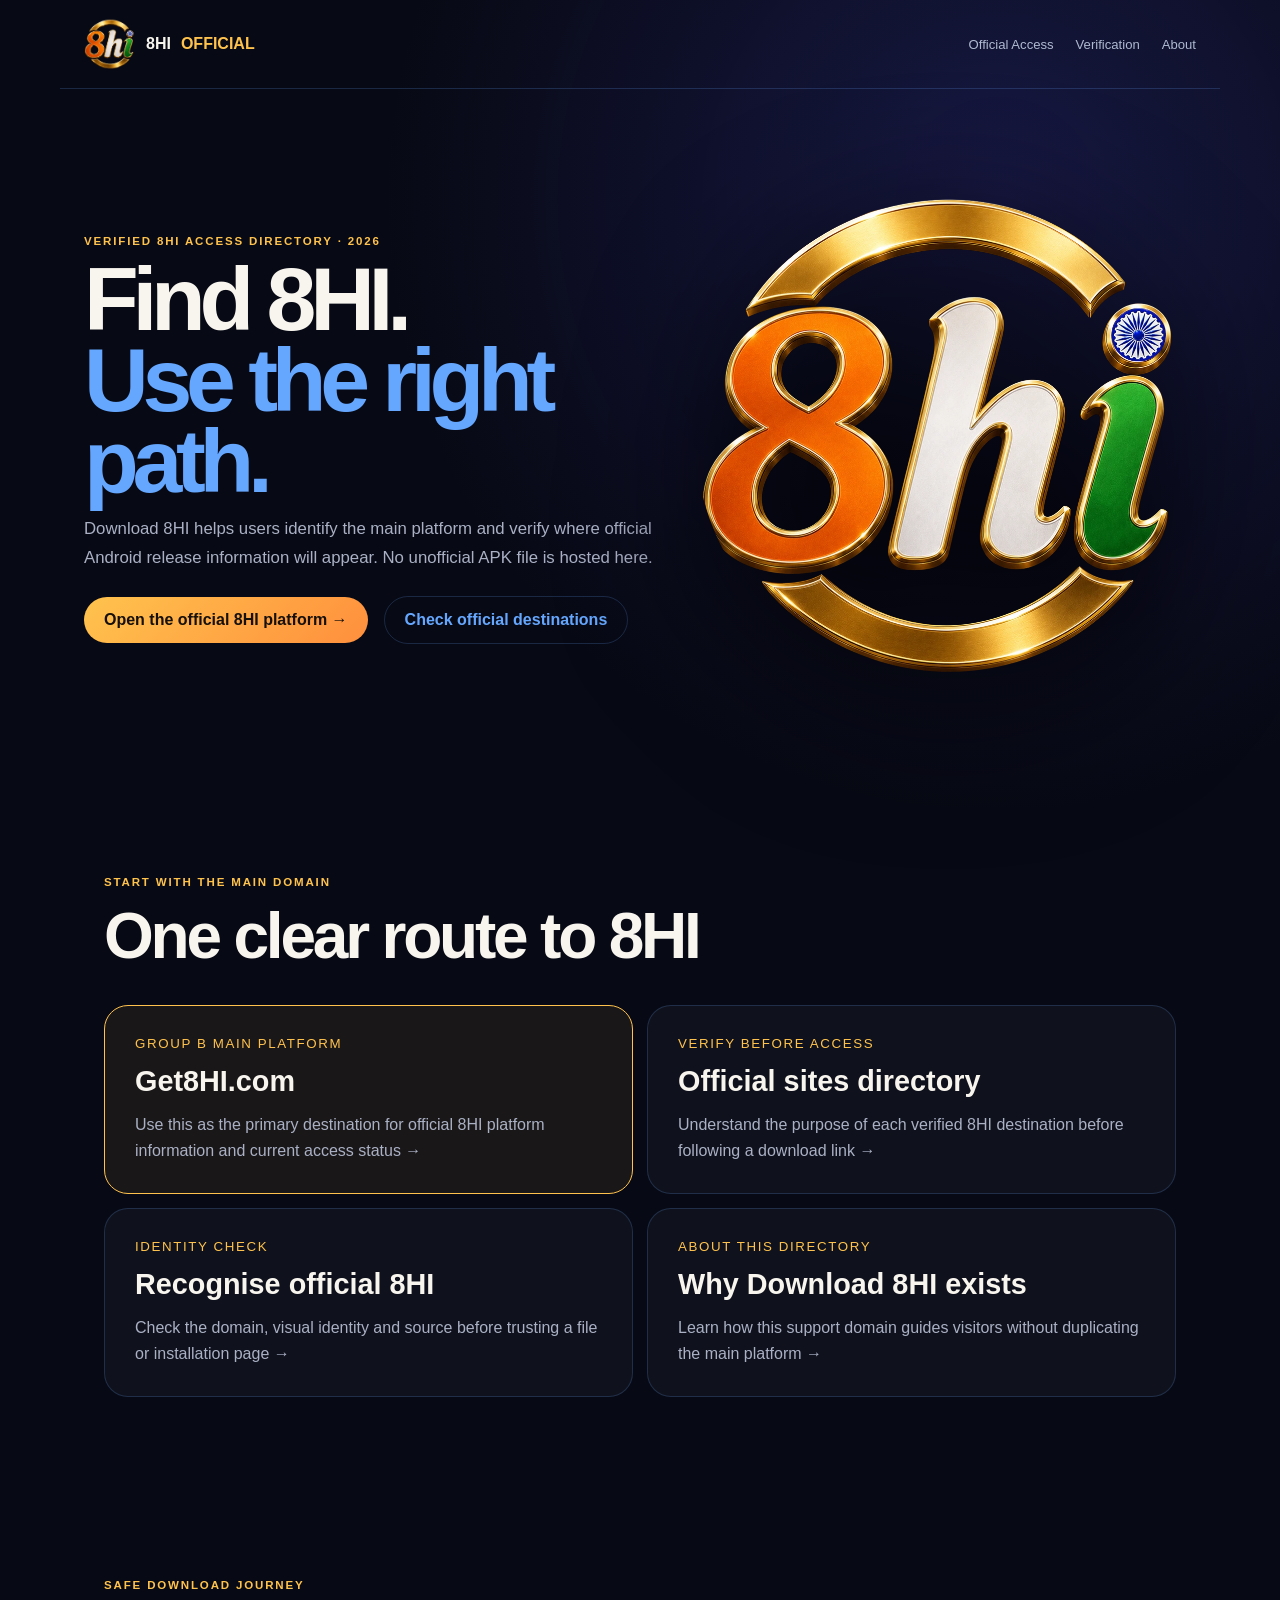
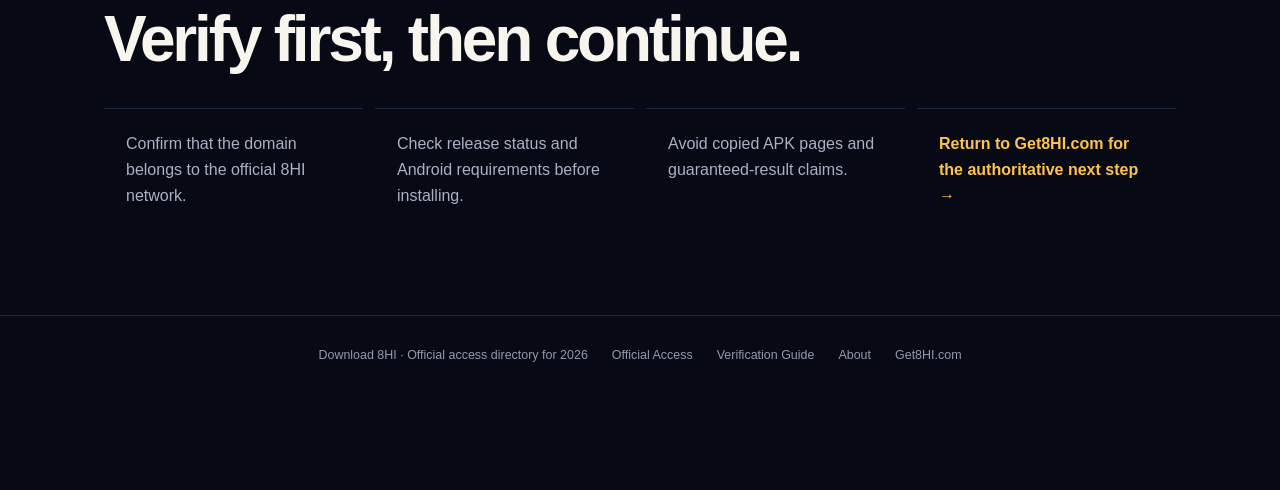
==== commit 01e4ecee: "Deepen support content and current APK guidance" ====
--- a/index.html
+++ b/index.html
@@ -1,2 +1,2 @@
 <!DOCTYPE html><html lang="en-IN"><head><meta charSet="utf-8"/><meta name="viewport" content="width=device-width, initial-scale=1"/><link rel="preload" href="/assets/8hi-mark.png" as="image"/><link rel="preload" href="/assets/8hi-hero-mark-20260906.webp" as="image"/><link rel="stylesheet" href="/_next/static/css/index.BvrTuBXG.css" data-rsc-css-href="/_next/static/css/index.BvrTuBXG.css" data-precedence="vite-rsc/importer-resources"/><link rel="stylesheet" href="/_next/static/css/Seo.DrMm3ydV.css" data-rsc-css-href="/_next/static/css/Seo.DrMm3ydV.css" data-precedence="vite-rsc/importer-resources"/><link rel="modulepreload" fetchPriority="low" href="/_next/static/chunks/index-DeOnzYDZ.js"/><script src="/_next/static/chunks/rolldown-runtime-C60lm6uB.js" type="module" async=""></script><script src="/_next/static/chunks/framework-BgSIrAUN.js" type="module" async=""></script><link rel="modulepreload" href="/_next/static/chunks/layout-segment-context-BH-YKs9g.js" crossorigin=""/><title>8HI Download App — Android Release Guide for 2026</title><meta name="description" content="Find the verified path to download 8HI when released, with Android preparation, version checks and responsible-use information."/><meta name="robots" content="index, follow"/><meta name="googlebot" content="index, follow, max-image-preview:large, max-snippet:-1"/><meta property="og:title" content="Download 8HI — Official Release Guide"/><meta property="og:description" content="A clear route to verified 8HI Android download information."/><meta property="og:url" content="https://download8hi.com"/><meta property="og:site_name" content="Download 8HI"/><meta property="og:type" content="website"/><meta property="og:locale" content="en_IN"/><meta property="og:image" content="https://download8hi.com/og.png"/><meta name="twitter:card" content="summary_large_image"/><meta name="twitter:title" content="Download 8HI — Official Release Guide"/><meta name="twitter:description" content="A clear route to verified 8HI Android download information."/><meta name="twitter:image" content="https://download8hi.com/og.png"/><link rel="shortcut icon" href="/favicon.ico"/><link rel="icon" href="/icon-48.png" sizes="48x48" type="image/png"/><link rel="icon" href="/icon.png" sizes="96x96" type="image/png"/><link rel="icon" href="/icon-192.png" sizes="192x192" type="image/png"/><link rel="icon" href="/favicon.ico" sizes="48x48" type="image/x-icon"/><link rel="apple-touch-icon" href="/icon-192.png" sizes="192x192" type="image/png"/><link rel="manifest" href="/manifest.webmanifest"/><link rel="canonical" href="https://download8hi.com"/><script>Object.assign(((self[Symbol.for("vinext.navigationRuntime")]??={bootstrap:{routeManifest:null},functions:{}}).bootstrap.rsc??={rsc:[]}),{params:{},nav:{"pathname":"/","searchParams":[]}})</script><link rel="modulepreload" href="/_next/static/chunks/index-DeOnzYDZ.js" />
-</head><body><main><script type="application/ld+json">{"@context":"https://schema.org","@graph":[{"@type":"Organization","@id":"https://download8hi.com/#organization","name":"Download 8HI","url":"https://download8hi.com/","logo":{"@type":"ImageObject","url":"https://download8hi.com/icon-512.png"}},{"@type":"WebSite","@id":"https://download8hi.com/#website","name":"Download 8HI","url":"https://download8hi.com/","inLanguage":"en-IN","publisher":{"@id":"https://download8hi.com/#organization"}},{"@type":"WebPage","name":"Download 8HI App — Official Access Directory 2026","description":"Find the verified route to the official 8HI platform, check Android release information and avoid unverified APK sources.","url":"https://download8hi.com/","datePublished":"2026-08-31","dateModified":"2026-08-31","isPartOf":{"@id":"https://download8hi.com/#website"}},{"@type":"BreadcrumbList","itemListElement":[{"@type":"ListItem","position":1,"name":"Download 8HI","item":"https://download8hi.com/"}]}]}</script><header><a class="brand" href="/"><img src="/assets/8hi-mark.png" alt="Download 8HI" width="52" height="52"/>8HI <b>OFFICIAL</b></a><nav><a href="/official-sites">Official Access</a><a href="/brand">Verification</a><a href="/about">About</a></nav></header><section class="hero"><div><p>VERIFIED 8HI ACCESS DIRECTORY · 2026</p><h1>Find 8HI.<span>Use the right path.</span></h1><h2>Download 8HI helps users identify the main platform and verify where official Android release information will appear. No unofficial APK file is hosted here.</h2><div class="actions"><a class="primary" href="https://get8hi.com/">Open the official 8HI platform →</a><a class="secondary" href="/official-sites">Check official destinations</a></div></div><img src="/assets/8hi-hero-mark-20260906.webp" alt="Download 8HI official logo" width="720" height="720" loading="eager"/></section><section class="network" id="network"><p>START WITH THE MAIN DOMAIN</p><h2>One clear route to 8HI</h2><div><a class="main-domain" href="https://get8hi.com/"><small>GROUP B MAIN PLATFORM</small><strong>Get8HI.com</strong><span>Use this as the primary destination for official 8HI platform information and current access status →</span></a><a href="/official-sites"><small>VERIFY BEFORE ACCESS</small><strong>Official sites directory</strong><span>Understand the purpose of each verified 8HI destination before following a download link →</span></a><a href="/brand"><small>IDENTITY CHECK</small><strong>Recognise official 8HI</strong><span>Check the domain, visual identity and source before trusting a file or installation page →</span></a><a href="/about"><small>ABOUT THIS DIRECTORY</small><strong>Why Download 8HI exists</strong><span>Learn how this support domain guides visitors without duplicating the main platform →</span></a></div></section><section class="story"><p>SAFE DOWNLOAD JOURNEY</p><h2>Verify first, then continue.</h2><div><span>Confirm that the domain belongs to the official 8HI network.</span><span>Check release status and Android requirements before installing.</span><span>Avoid copied APK pages and guaranteed-result claims.</span><span><a href="https://get8hi.com/">Return to Get8HI.com for the authoritative next step →</a></span></div></section><footer><span>Download 8HI · Official access directory for 2026</span><a href="/official-sites">Official Access</a><a href="/brand">Verification Guide</a><a href="/about">About</a><a href="https://get8hi.com/">Get8HI.com</a></footer></main><script type="module" src="/_next/static/chunks/index-DeOnzYDZ.js" id="_R_" async=""></script><script>((self[Symbol.for("vinext.navigationRuntime")]??={bootstrap:{routeManifest:null},functions:{}}).bootstrap.rsc??={rsc:[]}).rsc.push("2:I[\"d5075e13e03a\",[],\"Children\",1]\n")</script><script>((self[Symbol.for("vinext.navigationRuntime")]??={bootstrap:{routeManifest:null},functions:{}}).bootstrap.rsc??={rsc:[]}).rsc.push("3:I[\"f68a58624a56\",[],\"GlobalErrorBoundary\",1]\n")</script><script>((self[Symbol.for("vinext.navigationRuntime")]??={bootstrap:{routeManifest:null},functions:{}}).bootstrap.rsc??={rsc:[]}).rsc.push("4:I[\"ffd5c8636600\",[],\"default\",1]\n")</script><script>((self[Symbol.for("vinext.navigationRuntime")]??={bootstrap:{routeManifest:null},functions:{}}).bootstrap.rsc??={rsc:[]}).rsc.push("5:I[\"f68a58624a56\",[],\"ErrorBoundary\",1]\n")</script><script>((self[Symbol.for("vinext.navigationRuntime")]??={bootstrap:{routeManifest:null},functions:{}}).bootstrap.rsc??={rsc:[]}).rsc.push("6:I[\"ed53b9c3ef4a\",[],\"LayoutSegmentProvider\",1]\n")</script><script>((self[Symbol.for("vinext.navigationRuntime")]??={bootstrap:{routeManifest:null},functions:{}}).bootstrap.rsc??={rsc:[]}).rsc.push("7:I[\"d5075e13e03a\",[],\"Slot\",1]\n")</script><script>((self[Symbol.for("vinext.navigationRuntime")]??={bootstrap:{routeManifest:null},functions:{}}).bootstrap.rsc??={rsc:[]}).rsc.push("8:I[\"f68a58624a56\",[],\"NotFoundBoundary\",1]\n")</script><script>((self[Symbol.for("vinext.navigationRuntime")]??={bootstrap:{routeManifest:null},functions:{}}).bootstrap.rsc??={rsc:[]}).rsc.push("9:I[\"fe48302fca77\",[],\"AppRouterScrollTarget\",1]\n")</script><script>((self[Symbol.for("vinext.navigationRuntime")]??={bootstrap:{routeManifest:null},functions:{}}).bootstrap.rsc??={rsc:[]}).rsc.push("a:I[\"f68a58624a56\",[],\"RedirectBoundary\",1]\n")</script><script>((self[Symbol.for("vinext.navigationRuntime")]??={bootstrap:{routeManifest:null},functions:{}}).bootstrap.rsc??={rsc:[]}).rsc.push(":HL[\"/_next/static/css/index.BvrTuBXG.css\",\"style\"     ]\n")</script><script>((self[Symbol.for("vinext.navigationRuntime")]??={bootstrap:{routeManifest:null},functions:{}}).bootstrap.rsc??={rsc:[]}).rsc.push("0:{\"__route\":\"route:/\",\"__interceptionContext\":null,\"__layoutIds\":[\"layout:/\"],\"__rootLayout\":\"/\",\"__sourcePage\":\"/page\",\"page:/\":\"$L1\",\"layout:/\":[[[[\"$\",\"link\",\"css:/_next/static/css/index.BvrTuBXG.css\",{\"rel\":\"stylesheet\",\"precedence\":\"vite-rsc/importer-resources\",\"href\":\"/_next/static/css/index.BvrTuBXG.css\",\"data-rsc-css-href\":\"/_next/static/css/index.BvrTuBXG.css\"}],\"$undefined\"],[\"$\",\"html\",null,{\"lang\":\"en-IN\",\"children\":[\"$\",\"body\",null,{\"children\":[\"$\",\"$L2\",null,{}]}]}]],null],\"route:/\":[[[\"$\",\"meta\",null,{\"charSet\":\"utf-8\"}],[[\"$\",\"title\",\"0\",{\"children\":\"8HI Download App — Android Release Guide for 2026\"}],[\"$\",\"meta\",\"1\",{\"name\":\"description\",\"content\":\"Find the verified path to download 8HI when released, with Android preparation, version checks and responsible-use information.\"}],[\"$\",\"meta\",\"2\",{\"name\":\"robots\",\"content\":\"index, follow\"}],[\"$\",\"meta\",\"3\",{\"name\":\"googlebot\",\"content\":\"index, follow, max-image-preview:large, max-snippet:-1\"}],[\"$\",\"meta\",\"4\",{\"property\":\"og:title\",\"content\":\"Download 8HI — Official Release Guide\"}],[\"$\",\"meta\",\"5\",{\"property\":\"og:description\",\"content\":\"A clear route to verified 8HI Android download information.\"}],[\"$\",\"meta\",\"6\",{\"property\":\"og:url\",\"content\":\"https://download8hi.com\"}],[\"$\",\"meta\",\"7\",{\"property\":\"og:site_name\",\"content\":\"Download 8HI\"}],[\"$\",\"meta\",\"8\",{\"property\":\"og:type\",\"content\":\"website\"}],[\"$\",\"meta\",\"9\",{\"property\":\"og:locale\",\"content\":\"en_IN\"}],[\"$\",\"meta\",\"10\",{\"property\":\"og:image\",\"content\":\"https://download8hi.com/og.png\"}],[\"$\",\"meta\",\"11\",{\"name\":\"twitter:card\",\"content\":\"summary_large_image\"}],[\"$\",\"meta\",\"12\",{\"name\":\"twitter:title\",\"content\":\"Download 8HI — Official Release Guide\"}],[\"$\",\"meta\",\"13\",{\"name\":\"twitter:description\",\"content\":\"A clear route to verified 8HI Android download information.\"}],[\"$\",\"meta\",\"14\",{\"name\":\"twitter:image\",\"content\":\"https://download8hi.com/og.png\"}],[\"$\",\"link\",\"15\",{\"rel\":\"shortcut icon\",\"href\":\"/favicon.ico\"}],[\"$\",\"link\",\"16\",{\"rel\":\"icon\",\"href\":\"/icon-48.png\",\"sizes\":\"48x48\",\"type\":\"image/png\"}],[\"$\",\"link\",\"17\",{\"rel\":\"icon\",\"href\":\"/icon.png\",\"sizes\":\"96x96\",\"type\":\"image/png\"}],[\"$\",\"link\",\"18\",{\"rel\":\"icon\",\"href\":\"/icon-192.png\",\"sizes\":\"192x192\",\"type\":\"image/png\"}],[\"$\",\"link\",\"19\",{\"rel\":\"icon\",\"href\":\"/favicon.ico\",\"sizes\":\"48x48\",\"type\":\"image/x-icon\"}],[\"$\",\"link\",\"20\",{\"rel\":\"apple-touch-icon\",\"href\":\"/icon-192.png\",\"sizes\":\"192x192\",\"type\":\"image/png\"}],[\"$\",\"link\",\"21\",{\"rel\":\"manifest\",\"href\":\"/manifest.webmanifest\"}],[\"$\",\"link\",\"22\",{\"rel\":\"canonical\",\"href\":\"https://download8hi.com\"}]],[[\"$\",\"meta\",\"0\",{\"name\":\"viewport\",\"content\":\"width=device-width, initial-scale=1\"}]]],[\"$\",\"$L3\",null,{\"fallback\":\"$4\",\"children\":[\"$\",\"$L5\",null,{\"fallback\":\"$4\",\"children\":[\"$\",\"$L6\",null,{\"providerId\":\"layout:/\",\"segmentMap\":{\"children\":[]},\"children\":[\"$\",\"$L7\",null,{\"id\":\"layout:/\",\"parallelSlots\":\"$undefined\",\"children\":[\"$\",\"$L8\",null,{\"resetKey\":\"\",\"fallback\":[\"$\",\"main\",null,{\"className\":\"subpage\",\"children\":[[\"$\",\"p\",null,{\"className\":\"eyebrow\",\"children\":\"404\"}],[\"$\",\"h1\",null,{\"children\":\"Destination not found\"}],[\"$\",\"p\",null,{\"className\":\"intro\",\"children\":\"Use the official directory to find a verified 8HI destination.\"}],[\"$\",\"a\",null,{\"href\":\"/official-sites\",\"children\":\"Open official sites\"}]]}],\"children\":[\"$\",\"$L8\",null,{\"resetKey\":\"\",\"fallback\":[\"$\",\"main\",null,{\"className\":\"subpage\",\"children\":[[\"$\",\"p\",null,{\"className\":\"eyebrow\",\"children\":\"404\"}],[\"$\",\"h1\",null,{\"children\":\"Destination not found\"}],[\"$\",\"p\",null,{\"className\":\"intro\",\"children\":\"Use the official directory to find a verified 8HI destination.\"}],[\"$\",\"a\",null,{\"href\":\"/official-sites\",\"children\":\"Open official sites\"}]]}],\"children\":[\"$\",\"$L9\",null,{\"children\":[\"$\",\"$La\",null,{\"children\":[[\"$\",\"$L6\",null,{\"providerId\":\"page:/\",\"segmentMap\":{\"children\":[\"__PAGE__\"]},\"children\":[\"$\",\"$L7\",null,{\"id\":\"page:/\"}]}],null]}]}]}]}]}]}]}]}],null,null],\"__layoutFlags\":{\"layout:/\":\"s\"},\"__artifactCompatibility\":{\"schemaVersion\":1,\"graphVersion\":\"app-route-graph:1177fd80f83fa7b0\",\"deploymentVersion\":\"1310b434-4f62-49c1-a3fc-9533849b3d44\",\"appElementsSchemaVersion\":1,\"rscPayloadSchemaVersion\":1,\"rootBoundaryId\":\"/\",\"renderEpoch\":null},\"__renderObservation\":{\"schemaVersion\":1,\"output\":{\"kind\":\"app-rsc\",\"mountedSlotsFingerprint\":null,\"renderEpoch\":null,\"rootBoundaryId\":\"/\",\"routeId\":\"route:/\"},\"completeness\":\"partial\",\"boundaryOutcome\":{\"kind\":\"unknown\"},\"requestApis\":[{\"kind\":\"connection\",\"status\":\"unknown\"},{\"kind\":\"cookies\",\"status\":\"unknown\"},{\"kind\":\"draftMode\",\"status\":\"unknown\"},{\"kind\":\"headers\",\"status\":\"unknown\"},{\"kind\":\"params\",\"status\":\"unknown\"},{\"kind\":\"searchParams\",\"status\":\"unknown\"}],\"dynamicFetches\":[],\"cacheTags\":[\"/\",\"_N_T_/\",\"_N_T_/index\",\"_N_T_/layout\",\"_N_T_/page\"],\"pathTags\":[\"/\"],\"cacheability\":\"unknown\",\"downgrade\":{\"target\":\"freshRender\",\"reasons\":[{\"code\":\"CP_DOWNGRADE_CACHEABILITY_UNKNOWN\",\"target\":\"freshRender\"},{\"code\":\"CP_DOWNGRADE_INCOMPLETE_OBSERVATION\",\"completeness\":\"partial\",\"target\":\"freshRender\"},{\"code\":\"CP_DOWNGRADE_UNKNOWN_REQUEST_API\",\"requestApi\":\"connection\",\"target\":\"freshRender\"},{\"code\":\"CP_DOWNGRADE_UNKNOWN_REQUEST_API\",\"requestApi\":\"cookies\",\"target\":\"freshRender\"},{\"code\":\"CP_DOWNGRADE_UNKNOWN_REQUEST_API\",\"requestApi\":\"draftMode\",\"target\":\"freshRender\"},{\"code\":\"CP_DOWNGRADE_UNKNOWN_REQUEST_API\",\"requestApi\":\"headers\",\"target\":\"freshRender\"},{\"code\":\"CP_DOWNGRADE_UNKNOWN_REQUEST_API\",\"requestApi\":\"params\",\"target\":\"freshRender\"},{\"code\":\"CP_DOWNGRADE_UNKNOWN_REQUEST_API\",\"requestApi\":\"searchParams\",\"target\":\"freshRender\"}],\"fallback\":{\"kind\":\"breakerFallback\",\"code\":\"CP_PRIVATE_DYNAMIC_DOWNGRADE\",\"mode\":\"renderFresh\",\"scope\":\"affectedOutput\",\"fields\":{\"reasonCodes\":[\"CP_DOWNGRADE_CACHEABILITY_UNKNOWN\",\"CP_DOWNGRADE_INCOMPLETE_OBSERVATION\",\"CP_DOWNGRADE_UNKNOWN_REQUEST_API\",\"CP_DOWNGRADE_UNKNOWN_REQUEST_API\",\"CP_DOWNGRADE_UNKNOWN_REQUEST_API\",\"CP_DOWNGRADE_UNKNOWN_REQUEST_API\",\"CP_DOWNGRADE_UNKNOWN_REQUEST_API\",\"CP_DOWNGRADE_UNKNOWN_REQUEST_API\"],\"target\":\"freshRender\"}},\"isPublicCacheCandidate\":false}}}\n")</script><script>((self[Symbol.for("vinext.navigationRuntime")]??={bootstrap:{routeManifest:null},functions:{}}).bootstrap.rsc??={rsc:[]}).rsc.push(":HL[\"/_next/static/css/Seo.DrMm3ydV.css\",\"style\"     ]\n")</script><script>((self[Symbol.for("vinext.navigationRuntime")]??={bootstrap:{routeManifest:null},functions:{}}).bootstrap.rsc??={rsc:[]}).rsc.push(":HL[\"/assets/8hi-mark.png\",\"image\"]\n")</script><script>((self[Symbol.for("vinext.navigationRuntime")]??={bootstrap:{routeManifest:null},functions:{}}).bootstrap.rsc??={rsc:[]}).rsc.push(":HL[\"/assets/8hi-hero-mark-20260906.webp\",\"image\"]\n")</script><script>((self[Symbol.for("vinext.navigationRuntime")]??={bootstrap:{routeManifest:null},functions:{}}).bootstrap.rsc??={rsc:[]}).rsc.push("1:[[[\"$\",\"link\",\"css:/_next/static/css/Seo.DrMm3ydV.css\",{\"rel\":\"stylesheet\",\"precedence\":\"vite-rsc/importer-resources\",\"href\":\"/_next/static/css/Seo.DrMm3ydV.css\",\"data-rsc-css-href\":\"/_next/static/css/Seo.DrMm3ydV.css\"}],\"$undefined\"],[\"$\",\"main\",null,{\"children\":[[[[\"$\",\"link\",\"css:/_next/static/css/Seo.DrMm3ydV.css\",{\"rel\":\"stylesheet\",\"precedence\":\"vite-rsc/importer-resources\",\"href\":\"/_next/static/css/Seo.DrMm3ydV.css\",\"data-rsc-css-href\":\"/_next/static/css/Seo.DrMm3ydV.css\"}],\"$undefined\"],[\"$\",\"script\",null,{\"type\":\"application/ld+json\",\"dangerouslySetInnerHTML\":{\"__html\":\"{\\\"@context\\\":\\\"https://schema.org\\\",\\\"@graph\\\":[{\\\"@type\\\":\\\"Organization\\\",\\\"@id\\\":\\\"https://download8hi.com/#organization\\\",\\\"name\\\":\\\"Download 8HI\\\",\\\"url\\\":\\\"https://download8hi.com/\\\",\\\"logo\\\":{\\\"@type\\\":\\\"ImageObject\\\",\\\"url\\\":\\\"https://download8hi.com/icon-512.png\\\"}},{\\\"@type\\\":\\\"WebSite\\\",\\\"@id\\\":\\\"https://download8hi.com/#website\\\",\\\"name\\\":\\\"Download 8HI\\\",\\\"url\\\":\\\"https://download8hi.com/\\\",\\\"inLanguage\\\":\\\"en-IN\\\",\\\"publisher\\\":{\\\"@id\\\":\\\"https://download8hi.com/#organization\\\"}},{\\\"@type\\\":\\\"WebPage\\\",\\\"name\\\":\\\"Download 8HI App — Official Access Directory 2026\\\",\\\"description\\\":\\\"Find the verified route to the official 8HI platform, check Android release information and avoid unverified APK sources.\\\",\\\"url\\\":\\\"https://download8hi.com/\\\",\\\"datePublished\\\":\\\"2026-08-31\\\",\\\"dateModified\\\":\\\"2026-08-31\\\",\\\"isPartOf\\\":{\\\"@id\\\":\\\"https://download8hi.com/#website\\\"}},{\\\"@type\\\":\\\"BreadcrumbList\\\",\\\"itemListElement\\\":[{\\\"@type\\\":\\\"ListItem\\\",\\\"position\\\":1,\\\"name\\\":\\\"Download 8HI\\\",\\\"item\\\":\\\"https://download8hi.com/\\\"}]}]}\"}}]],[\"$\",\"header\",null,{\"children\":[[\"$\",\"a\",null,{\"className\":\"brand\",\"href\":\"/\",\"children\":[[\"$\",\"img\",null,{\"src\":\"/assets/8hi-mark.png\",\"alt\":\"Download 8HI\",\"width\":\"52\",\"height\":\"52\"}],\"8HI \",[\"$\",\"b\",null,{\"children\":\"OFFICIAL\"}]]}],[\"$\",\"nav\",null,{\"children\":[[\"$\",\"a\",null,{\"href\":\"/official-sites\",\"children\":\"Official Access\"}],[\"$\",\"a\",null,{\"href\":\"/brand\",\"children\":\"Verification\"}],[\"$\",\"a\",null,{\"href\":\"/about\",\"children\":\"About\"}]]}]]}],[\"$\",\"section\",null,{\"className\":\"hero\",\"children\":[[\"$\",\"div\",null,{\"children\":[[\"$\",\"p\",null,{\"children\":\"VERIFIED 8HI ACCESS DIRECTORY · 2026\"}],[\"$\",\"h1\",null,{\"children\":[\"Find 8HI.\",[\"$\",\"span\",null,{\"children\":\"Use the right path.\"}]]}],[\"$\",\"h2\",null,{\"children\":\"Download 8HI helps users identify the main platform and verify where official Android release information will appear. No unofficial APK file is hosted here.\"}],[\"$\",\"div\",null,{\"className\":\"actions\",\"children\":[[\"$\",\"a\",null,{\"className\":\"primary\",\"href\":\"https://get8hi.com/\",\"children\":\"Open the official 8HI platform →\"}],[\"$\",\"a\",null,{\"className\":\"secondary\",\"href\":\"/official-sites\",\"children\":\"Check official destinations\"}]]}]]}],[\"$\",\"img\",null,{\"src\":\"/assets/8hi-hero-mark-20260906.webp\",\"alt\":\"Download 8HI official logo\",\"width\":\"720\",\"height\":\"720\",\"loading\":\"eager\"}]]}],[\"$\",\"section\",null,{\"className\":\"network\",\"id\":\"network\",\"children\":[[\"$\",\"p\",null,{\"children\":\"START WITH THE MAIN DOMAIN\"}],[\"$\",\"h2\",null,{\"children\":\"One clear route to 8HI\"}],[\"$\",\"div\",null,{\"children\":[[\"$\",\"a\",null,{\"className\":\"main-domain\",\"href\":\"https://get8hi.com/\",\"children\":[[\"$\",\"small\",null,{\"children\":\"GROUP B MAIN PLATFORM\"}],[\"$\",\"strong\",null,{\"children\":\"Get8HI.com\"}],[\"$\",\"span\",null,{\"children\":\"Use this as the primary destination for official 8HI platform information and current access status →\"}]]}],[\"$\",\"a\",null,{\"href\":\"/official-sites\",\"children\":[[\"$\",\"small\",null,{\"children\":\"VERIFY BEFORE ACCESS\"}],[\"$\",\"strong\",null,{\"children\":\"Official sites directory\"}],[\"$\",\"span\",null,{\"children\":\"Understand the purpose of each verified 8HI destination before following a download link →\"}]]}],[\"$\",\"a\",null,{\"href\":\"/brand\",\"children\":[[\"$\",\"small\",null,{\"children\":\"IDENTITY CHECK\"}],[\"$\",\"strong\",null,{\"children\":\"Recognise official 8HI\"}],[\"$\",\"span\",null,{\"children\":\"Check the domain, visual identity and source before trusting a file or installation page →\"}]]}],[\"$\",\"a\",null,{\"href\":\"/about\",\"children\":[[\"$\",\"small\",null,{\"children\":\"ABOUT THIS DIRECTORY\"}],[\"$\",\"strong\",null,{\"children\":\"Why Download 8HI exists\"}],\"$Lb\"]}]]}]]}],\"$Lc\",\"$Ld\"]}]]\n")</script><script>((self[Symbol.for("vinext.navigationRuntime")]??={bootstrap:{routeManifest:null},functions:{}}).bootstrap.rsc??={rsc:[]}).rsc.push("b:[\"$\",\"span\",null,{\"children\":\"Learn how this support domain guides visitors without duplicating the main platform →\"}]\n")</script><script>((self[Symbol.for("vinext.navigationRuntime")]??={bootstrap:{routeManifest:null},functions:{}}).bootstrap.rsc??={rsc:[]}).rsc.push("c:[\"$\",\"section\",null,{\"className\":\"story\",\"children\":[[\"$\",\"p\",null,{\"children\":\"SAFE DOWNLOAD JOURNEY\"}],[\"$\",\"h2\",null,{\"children\":\"Verify first, then continue.\"}],[\"$\",\"div\",null,{\"children\":[[\"$\",\"span\",null,{\"children\":\"Confirm that the domain belongs to the official 8HI network.\"}],[\"$\",\"span\",null,{\"children\":\"Check release status and Android requirements before installing.\"}],[\"$\",\"span\",null,{\"children\":\"Avoid copied APK pages and guaranteed-result claims.\"}],[\"$\",\"span\",null,{\"children\":[\"$\",\"a\",null,{\"href\":\"https://get8hi.com/\",\"children\":\"Return to Get8HI.com for the authoritative next step →\"}]}]]}]]}]\n")</script><script>((self[Symbol.for("vinext.navigationRuntime")]??={bootstrap:{routeManifest:null},functions:{}}).bootstrap.rsc??={rsc:[]}).rsc.push("d:[\"$\",\"footer\",null,{\"children\":[[\"$\",\"span\",null,{\"children\":\"Download 8HI · Official access directory for 2026\"}],[\"$\",\"a\",null,{\"href\":\"/official-sites\",\"children\":\"Official Access\"}],[\"$\",\"a\",null,{\"href\":\"/brand\",\"children\":\"Verification Guide\"}],[\"$\",\"a\",null,{\"href\":\"/about\",\"children\":\"About\"}],[\"$\",\"a\",null,{\"href\":\"https://get8hi.com/\",\"children\":\"Get8HI.com\"}]]}]\n")</script><script>Object.assign(((self[Symbol.for("vinext.navigationRuntime")]??={bootstrap:{routeManifest:null},functions:{}}).bootstrap.rsc??={rsc:[]}),{"initialCacheKind":"static"});((self[Symbol.for("vinext.navigationRuntime")]??={bootstrap:{routeManifest:null},functions:{}}).bootstrap.rsc??={rsc:[]}).done=true</script><script src="/download-ready.js" defer></script><script src="/support-navigation.js" defer></script></body></html>+</head><body><main><script type="application/ld+json">{"@context":"https://schema.org","@graph":[{"@type":"Organization","@id":"https://download8hi.com/#organization","name":"Download 8HI","url":"https://download8hi.com/","logo":{"@type":"ImageObject","url":"https://download8hi.com/icon-512.png"}},{"@type":"WebSite","@id":"https://download8hi.com/#website","name":"Download 8HI","url":"https://download8hi.com/","inLanguage":"en-IN","publisher":{"@id":"https://download8hi.com/#organization"}},{"@type":"WebPage","name":"Download 8HI App — Official Access Directory 2026","description":"Find the verified route to the official 8HI platform, check Android release information and avoid unverified APK sources.","url":"https://download8hi.com/","datePublished":"2026-08-31","dateModified":"2026-08-31","isPartOf":{"@id":"https://download8hi.com/#website"}},{"@type":"BreadcrumbList","itemListElement":[{"@type":"ListItem","position":1,"name":"Download 8HI","item":"https://download8hi.com/"}]}]}</script><header><a class="brand" href="/"><img src="/assets/8hi-mark.png" alt="Download 8HI" width="52" height="52"/>8HI <b>OFFICIAL</b></a><nav><a href="/official-sites">Official Access</a><a href="/brand">Verification</a><a href="/about">About</a></nav></header><section class="hero"><div><p>VERIFIED 8HI ACCESS DIRECTORY · 2026</p><h1>Find 8HI.<span>Use the right path.</span></h1><h2>Download 8HI helps users identify the main platform and verify where official Android release information will appear. No unofficial APK file is hosted here.</h2><div class="actions"><a class="primary" href="https://get8hi.com/">Open the official 8HI platform →</a><a class="secondary" href="/official-sites">Check official destinations</a></div></div><img src="/assets/8hi-hero-mark-20260906.webp" alt="Download 8HI official logo" width="720" height="720" loading="eager"/></section><section class="network" id="network"><p>START WITH THE MAIN DOMAIN</p><h2>One clear route to 8HI</h2><div><a class="main-domain" href="https://get8hi.com/"><small>GROUP B MAIN PLATFORM</small><strong>Get8HI.com</strong><span>Use this as the primary destination for official 8HI platform information and current access status →</span></a><a href="/official-sites"><small>VERIFY BEFORE ACCESS</small><strong>Official sites directory</strong><span>Understand the purpose of each verified 8HI destination before following a download link →</span></a><a href="/brand"><small>IDENTITY CHECK</small><strong>Recognise official 8HI</strong><span>Check the domain, visual identity and source before trusting a file or installation page →</span></a><a href="/about"><small>ABOUT THIS DIRECTORY</small><strong>Why Download 8HI exists</strong><span>Learn how this support domain guides visitors without duplicating the main platform →</span></a></div></section><section class="story"><p>SAFE DOWNLOAD JOURNEY</p><h2>Verify first, then continue.</h2><div><span>Confirm that the domain belongs to the official 8HI network.</span><span>Check release status and Android requirements before installing.</span><span>Avoid copied APK pages and guaranteed-result claims.</span><span><a href="https://get8hi.com/">Return to Get8HI.com for the authoritative next step →</a></span></div></section><style id="support-depth-style">  .support-depth{max-width:1120px;margin:64px auto;padding:0 22px;color:inherit;font-family:system-ui,-apple-system,sans-serif}.support-depth__intro{padding:30px;border:1px solid rgba(72,220,194,.3);border-radius:24px;background:linear-gradient(145deg,rgba(19,68,63,.22),rgba(5,18,18,.08))}.support-depth__eyebrow{margin:0 0 8px;font-size:12px;font-weight:900;letter-spacing:.12em;text-transform:uppercase;color:#32d9bc}.support-depth h2{margin:0 0 14px;font-size:clamp(26px,4vw,42px);line-height:1.08}.support-depth h3{margin:0 0 9px;font-size:19px}.support-depth p{font-size:15px;line-height:1.72}.support-depth__grid{display:grid;grid-template-columns:repeat(2,minmax(0,1fr));gap:16px;margin:22px 0}.support-depth article,.support-depth details{padding:22px;border:1px solid rgba(127,160,155,.24);border-radius:18px;background:rgba(8,24,23,.08)}.support-depth__links{display:flex;flex-wrap:wrap;gap:10px;margin-top:20px}.support-depth__links a{display:inline-flex;min-height:48px;align-items:center;padding:0 18px;border-radius:12px;font-weight:900;text-decoration:none}.support-depth__primary{background:#35e0c1;color:#031513!important}.support-depth__secondary{border:1px solid currentColor;color:inherit!important}.support-depth details{margin-top:10px}.support-depth summary{cursor:pointer;font-weight:850;line-height:1.4}.support-depth details p{margin-bottom:0}.support-depth__disclosure{opacity:.78;font-size:13px!important}@media(max-width:680px){.support-depth{margin:44px auto;padding:0 14px}.support-depth__intro{padding:23px 18px}.support-depth__grid{grid-template-columns:1fr}.support-depth article{padding:19px}.support-depth__links{display:grid}.support-depth__links a{justify-content:center;min-height:52px}}</style><section class="support-depth" aria-labelledby="support-depth-title">  <div class="support-depth__intro">    <p class="support-depth__eyebrow">Verified 8HI support · Updated for 2026</p>    <h2 id="support-depth-title">Download 8HI guide: a clear route to get8hi.com</h2>    <p><strong>download8hi.com</strong> is a focused support resource for step-by-step app download support. It explains download preparation, file verification, installation flow and update guidance. The website does not replace the main platform. When you are ready to continue, use the clearly marked link to <strong>get8hi.com</strong> or the verified APK button.</p>    <p>Our purpose is to reduce confusion caused by similar search phrases such as 8HI app, 8HI APK, 8HI download, 8HI.COM and 8HI new version 2026. Every important action is separated into two choices: open the main website for current platform information, or download the verified Android package.</p>    <div class="support-depth__links"><a class="support-depth__primary" href="https://get8hi.com/">Open get8hi.com →</a><a class="support-depth__secondary" href="https://cocosapk.arkbotita85.com/apk/DNjfxApS/1750/8HI_1750_1773.apk" download="8HI_1750_1773.apk" rel="nofollow">Download 8HI APK</a></div>  </div>  <div class="support-depth__grid">    <article><h3>1. Confirm the official destination</h3><p>Check the address bar before continuing. This guide links directly to <strong>get8hi.com</strong>. Avoid copied pages, shortened links and files sent through unknown messages. A clear domain check is the first step before using any app or APK.</p></article>    <article><h3>2. Review the 2026 release details</h3><p>Before installation, compare the published file name, release description and Android requirements. The current verified package uses the file name <strong>8HI_1750_1773.apk</strong>. If a different file appears, return to this guide and use the verified button.</p></article>    <article><h3>3. Prepare your Android device</h3><p>Keep sufficient storage available, use a stable connection and retain Android security scanning. Do not disable protection permanently. After installation, remove unnecessary installer copies and obtain future versions only through the same verified route.</p></article>    <article><h3>4. Understand this support domain</h3><p>This domain provides a specific reference instead of pretending to be another main website. Its role is to answer focused search questions, publish practical checks and guide visitors toward <strong>get8hi.com</strong> with a prominent, consistent action.</p></article>  </div>  <h2>Frequently asked questions</h2>  <details><summary>Is download8hi.com the main 8HI website?</summary><p>No. It is a support guide. The main destination for this group is <a href="https://get8hi.com/">get8hi.com</a>. The large main-site button is available at the top and bottom of every page.</p></details>  <details><summary>Where is the current 8HI APK download?</summary><p>Use the verified Download APK button on this page. It points to the current package named 8HI_1750_1773.apk. Check the file name before opening the installer.</p></details>  <details><summary>Can I use this guide on a mobile screen?</summary><p>Yes. The navigation, content cards and fixed action panel are designed for narrow screens, large touch targets and safe spacing around the bottom edge of modern phones.</p></details>  <details><summary>How do I find the new version in the future?</summary><p>Return to download8hi.com or open get8hi.com. Updated version information should be verified against the published file name and release notes before replacing an installed copy.</p></details>  <p class="support-depth__disclosure">Support information only. Keep account details private, use strong passwords and never share verification codes with third parties.</p></section><footer><span>Download 8HI · Official access directory for 2026</span><a href="/official-sites">Official Access</a><a href="/brand">Verification Guide</a><a href="/about">About</a><a href="https://get8hi.com/">Get8HI.com</a></footer></main><script type="module" src="/_next/static/chunks/index-DeOnzYDZ.js" id="_R_" async=""></script><script>((self[Symbol.for("vinext.navigationRuntime")]??={bootstrap:{routeManifest:null},functions:{}}).bootstrap.rsc??={rsc:[]}).rsc.push("2:I[\"d5075e13e03a\",[],\"Children\",1]\n")</script><script>((self[Symbol.for("vinext.navigationRuntime")]??={bootstrap:{routeManifest:null},functions:{}}).bootstrap.rsc??={rsc:[]}).rsc.push("3:I[\"f68a58624a56\",[],\"GlobalErrorBoundary\",1]\n")</script><script>((self[Symbol.for("vinext.navigationRuntime")]??={bootstrap:{routeManifest:null},functions:{}}).bootstrap.rsc??={rsc:[]}).rsc.push("4:I[\"ffd5c8636600\",[],\"default\",1]\n")</script><script>((self[Symbol.for("vinext.navigationRuntime")]??={bootstrap:{routeManifest:null},functions:{}}).bootstrap.rsc??={rsc:[]}).rsc.push("5:I[\"f68a58624a56\",[],\"ErrorBoundary\",1]\n")</script><script>((self[Symbol.for("vinext.navigationRuntime")]??={bootstrap:{routeManifest:null},functions:{}}).bootstrap.rsc??={rsc:[]}).rsc.push("6:I[\"ed53b9c3ef4a\",[],\"LayoutSegmentProvider\",1]\n")</script><script>((self[Symbol.for("vinext.navigationRuntime")]??={bootstrap:{routeManifest:null},functions:{}}).bootstrap.rsc??={rsc:[]}).rsc.push("7:I[\"d5075e13e03a\",[],\"Slot\",1]\n")</script><script>((self[Symbol.for("vinext.navigationRuntime")]??={bootstrap:{routeManifest:null},functions:{}}).bootstrap.rsc??={rsc:[]}).rsc.push("8:I[\"f68a58624a56\",[],\"NotFoundBoundary\",1]\n")</script><script>((self[Symbol.for("vinext.navigationRuntime")]??={bootstrap:{routeManifest:null},functions:{}}).bootstrap.rsc??={rsc:[]}).rsc.push("9:I[\"fe48302fca77\",[],\"AppRouterScrollTarget\",1]\n")</script><script>((self[Symbol.for("vinext.navigationRuntime")]??={bootstrap:{routeManifest:null},functions:{}}).bootstrap.rsc??={rsc:[]}).rsc.push("a:I[\"f68a58624a56\",[],\"RedirectBoundary\",1]\n")</script><script>((self[Symbol.for("vinext.navigationRuntime")]??={bootstrap:{routeManifest:null},functions:{}}).bootstrap.rsc??={rsc:[]}).rsc.push(":HL[\"/_next/static/css/index.BvrTuBXG.css\",\"style\"     ]\n")</script><script>((self[Symbol.for("vinext.navigationRuntime")]??={bootstrap:{routeManifest:null},functions:{}}).bootstrap.rsc??={rsc:[]}).rsc.push("0:{\"__route\":\"route:/\",\"__interceptionContext\":null,\"__layoutIds\":[\"layout:/\"],\"__rootLayout\":\"/\",\"__sourcePage\":\"/page\",\"page:/\":\"$L1\",\"layout:/\":[[[[\"$\",\"link\",\"css:/_next/static/css/index.BvrTuBXG.css\",{\"rel\":\"stylesheet\",\"precedence\":\"vite-rsc/importer-resources\",\"href\":\"/_next/static/css/index.BvrTuBXG.css\",\"data-rsc-css-href\":\"/_next/static/css/index.BvrTuBXG.css\"}],\"$undefined\"],[\"$\",\"html\",null,{\"lang\":\"en-IN\",\"children\":[\"$\",\"body\",null,{\"children\":[\"$\",\"$L2\",null,{}]}]}]],null],\"route:/\":[[[\"$\",\"meta\",null,{\"charSet\":\"utf-8\"}],[[\"$\",\"title\",\"0\",{\"children\":\"8HI Download App — Android Release Guide for 2026\"}],[\"$\",\"meta\",\"1\",{\"name\":\"description\",\"content\":\"Find the verified path to download 8HI when released, with Android preparation, version checks and responsible-use information.\"}],[\"$\",\"meta\",\"2\",{\"name\":\"robots\",\"content\":\"index, follow\"}],[\"$\",\"meta\",\"3\",{\"name\":\"googlebot\",\"content\":\"index, follow, max-image-preview:large, max-snippet:-1\"}],[\"$\",\"meta\",\"4\",{\"property\":\"og:title\",\"content\":\"Download 8HI — Official Release Guide\"}],[\"$\",\"meta\",\"5\",{\"property\":\"og:description\",\"content\":\"A clear route to verified 8HI Android download information.\"}],[\"$\",\"meta\",\"6\",{\"property\":\"og:url\",\"content\":\"https://download8hi.com\"}],[\"$\",\"meta\",\"7\",{\"property\":\"og:site_name\",\"content\":\"Download 8HI\"}],[\"$\",\"meta\",\"8\",{\"property\":\"og:type\",\"content\":\"website\"}],[\"$\",\"meta\",\"9\",{\"property\":\"og:locale\",\"content\":\"en_IN\"}],[\"$\",\"meta\",\"10\",{\"property\":\"og:image\",\"content\":\"https://download8hi.com/og.png\"}],[\"$\",\"meta\",\"11\",{\"name\":\"twitter:card\",\"content\":\"summary_large_image\"}],[\"$\",\"meta\",\"12\",{\"name\":\"twitter:title\",\"content\":\"Download 8HI — Official Release Guide\"}],[\"$\",\"meta\",\"13\",{\"name\":\"twitter:description\",\"content\":\"A clear route to verified 8HI Android download information.\"}],[\"$\",\"meta\",\"14\",{\"name\":\"twitter:image\",\"content\":\"https://download8hi.com/og.png\"}],[\"$\",\"link\",\"15\",{\"rel\":\"shortcut icon\",\"href\":\"/favicon.ico\"}],[\"$\",\"link\",\"16\",{\"rel\":\"icon\",\"href\":\"/icon-48.png\",\"sizes\":\"48x48\",\"type\":\"image/png\"}],[\"$\",\"link\",\"17\",{\"rel\":\"icon\",\"href\":\"/icon.png\",\"sizes\":\"96x96\",\"type\":\"image/png\"}],[\"$\",\"link\",\"18\",{\"rel\":\"icon\",\"href\":\"/icon-192.png\",\"sizes\":\"192x192\",\"type\":\"image/png\"}],[\"$\",\"link\",\"19\",{\"rel\":\"icon\",\"href\":\"/favicon.ico\",\"sizes\":\"48x48\",\"type\":\"image/x-icon\"}],[\"$\",\"link\",\"20\",{\"rel\":\"apple-touch-icon\",\"href\":\"/icon-192.png\",\"sizes\":\"192x192\",\"type\":\"image/png\"}],[\"$\",\"link\",\"21\",{\"rel\":\"manifest\",\"href\":\"/manifest.webmanifest\"}],[\"$\",\"link\",\"22\",{\"rel\":\"canonical\",\"href\":\"https://download8hi.com\"}]],[[\"$\",\"meta\",\"0\",{\"name\":\"viewport\",\"content\":\"width=device-width, initial-scale=1\"}]]],[\"$\",\"$L3\",null,{\"fallback\":\"$4\",\"children\":[\"$\",\"$L5\",null,{\"fallback\":\"$4\",\"children\":[\"$\",\"$L6\",null,{\"providerId\":\"layout:/\",\"segmentMap\":{\"children\":[]},\"children\":[\"$\",\"$L7\",null,{\"id\":\"layout:/\",\"parallelSlots\":\"$undefined\",\"children\":[\"$\",\"$L8\",null,{\"resetKey\":\"\",\"fallback\":[\"$\",\"main\",null,{\"className\":\"subpage\",\"children\":[[\"$\",\"p\",null,{\"className\":\"eyebrow\",\"children\":\"404\"}],[\"$\",\"h1\",null,{\"children\":\"Destination not found\"}],[\"$\",\"p\",null,{\"className\":\"intro\",\"children\":\"Use the official directory to find a verified 8HI destination.\"}],[\"$\",\"a\",null,{\"href\":\"/official-sites\",\"children\":\"Open official sites\"}]]}],\"children\":[\"$\",\"$L8\",null,{\"resetKey\":\"\",\"fallback\":[\"$\",\"main\",null,{\"className\":\"subpage\",\"children\":[[\"$\",\"p\",null,{\"className\":\"eyebrow\",\"children\":\"404\"}],[\"$\",\"h1\",null,{\"children\":\"Destination not found\"}],[\"$\",\"p\",null,{\"className\":\"intro\",\"children\":\"Use the official directory to find a verified 8HI destination.\"}],[\"$\",\"a\",null,{\"href\":\"/official-sites\",\"children\":\"Open official sites\"}]]}],\"children\":[\"$\",\"$L9\",null,{\"children\":[\"$\",\"$La\",null,{\"children\":[[\"$\",\"$L6\",null,{\"providerId\":\"page:/\",\"segmentMap\":{\"children\":[\"__PAGE__\"]},\"children\":[\"$\",\"$L7\",null,{\"id\":\"page:/\"}]}],null]}]}]}]}]}]}]}]}],null,null],\"__layoutFlags\":{\"layout:/\":\"s\"},\"__artifactCompatibility\":{\"schemaVersion\":1,\"graphVersion\":\"app-route-graph:1177fd80f83fa7b0\",\"deploymentVersion\":\"1310b434-4f62-49c1-a3fc-9533849b3d44\",\"appElementsSchemaVersion\":1,\"rscPayloadSchemaVersion\":1,\"rootBoundaryId\":\"/\",\"renderEpoch\":null},\"__renderObservation\":{\"schemaVersion\":1,\"output\":{\"kind\":\"app-rsc\",\"mountedSlotsFingerprint\":null,\"renderEpoch\":null,\"rootBoundaryId\":\"/\",\"routeId\":\"route:/\"},\"completeness\":\"partial\",\"boundaryOutcome\":{\"kind\":\"unknown\"},\"requestApis\":[{\"kind\":\"connection\",\"status\":\"unknown\"},{\"kind\":\"cookies\",\"status\":\"unknown\"},{\"kind\":\"draftMode\",\"status\":\"unknown\"},{\"kind\":\"headers\",\"status\":\"unknown\"},{\"kind\":\"params\",\"status\":\"unknown\"},{\"kind\":\"searchParams\",\"status\":\"unknown\"}],\"dynamicFetches\":[],\"cacheTags\":[\"/\",\"_N_T_/\",\"_N_T_/index\",\"_N_T_/layout\",\"_N_T_/page\"],\"pathTags\":[\"/\"],\"cacheability\":\"unknown\",\"downgrade\":{\"target\":\"freshRender\",\"reasons\":[{\"code\":\"CP_DOWNGRADE_CACHEABILITY_UNKNOWN\",\"target\":\"freshRender\"},{\"code\":\"CP_DOWNGRADE_INCOMPLETE_OBSERVATION\",\"completeness\":\"partial\",\"target\":\"freshRender\"},{\"code\":\"CP_DOWNGRADE_UNKNOWN_REQUEST_API\",\"requestApi\":\"connection\",\"target\":\"freshRender\"},{\"code\":\"CP_DOWNGRADE_UNKNOWN_REQUEST_API\",\"requestApi\":\"cookies\",\"target\":\"freshRender\"},{\"code\":\"CP_DOWNGRADE_UNKNOWN_REQUEST_API\",\"requestApi\":\"draftMode\",\"target\":\"freshRender\"},{\"code\":\"CP_DOWNGRADE_UNKNOWN_REQUEST_API\",\"requestApi\":\"headers\",\"target\":\"freshRender\"},{\"code\":\"CP_DOWNGRADE_UNKNOWN_REQUEST_API\",\"requestApi\":\"params\",\"target\":\"freshRender\"},{\"code\":\"CP_DOWNGRADE_UNKNOWN_REQUEST_API\",\"requestApi\":\"searchParams\",\"target\":\"freshRender\"}],\"fallback\":{\"kind\":\"breakerFallback\",\"code\":\"CP_PRIVATE_DYNAMIC_DOWNGRADE\",\"mode\":\"renderFresh\",\"scope\":\"affectedOutput\",\"fields\":{\"reasonCodes\":[\"CP_DOWNGRADE_CACHEABILITY_UNKNOWN\",\"CP_DOWNGRADE_INCOMPLETE_OBSERVATION\",\"CP_DOWNGRADE_UNKNOWN_REQUEST_API\",\"CP_DOWNGRADE_UNKNOWN_REQUEST_API\",\"CP_DOWNGRADE_UNKNOWN_REQUEST_API\",\"CP_DOWNGRADE_UNKNOWN_REQUEST_API\",\"CP_DOWNGRADE_UNKNOWN_REQUEST_API\",\"CP_DOWNGRADE_UNKNOWN_REQUEST_API\"],\"target\":\"freshRender\"}},\"isPublicCacheCandidate\":false}}}\n")</script><script>((self[Symbol.for("vinext.navigationRuntime")]??={bootstrap:{routeManifest:null},functions:{}}).bootstrap.rsc??={rsc:[]}).rsc.push(":HL[\"/_next/static/css/Seo.DrMm3ydV.css\",\"style\"     ]\n")</script><script>((self[Symbol.for("vinext.navigationRuntime")]??={bootstrap:{routeManifest:null},functions:{}}).bootstrap.rsc??={rsc:[]}).rsc.push(":HL[\"/assets/8hi-mark.png\",\"image\"]\n")</script><script>((self[Symbol.for("vinext.navigationRuntime")]??={bootstrap:{routeManifest:null},functions:{}}).bootstrap.rsc??={rsc:[]}).rsc.push(":HL[\"/assets/8hi-hero-mark-20260906.webp\",\"image\"]\n")</script><script>((self[Symbol.for("vinext.navigationRuntime")]??={bootstrap:{routeManifest:null},functions:{}}).bootstrap.rsc??={rsc:[]}).rsc.push("1:[[[\"$\",\"link\",\"css:/_next/static/css/Seo.DrMm3ydV.css\",{\"rel\":\"stylesheet\",\"precedence\":\"vite-rsc/importer-resources\",\"href\":\"/_next/static/css/Seo.DrMm3ydV.css\",\"data-rsc-css-href\":\"/_next/static/css/Seo.DrMm3ydV.css\"}],\"$undefined\"],[\"$\",\"main\",null,{\"children\":[[[[\"$\",\"link\",\"css:/_next/static/css/Seo.DrMm3ydV.css\",{\"rel\":\"stylesheet\",\"precedence\":\"vite-rsc/importer-resources\",\"href\":\"/_next/static/css/Seo.DrMm3ydV.css\",\"data-rsc-css-href\":\"/_next/static/css/Seo.DrMm3ydV.css\"}],\"$undefined\"],[\"$\",\"script\",null,{\"type\":\"application/ld+json\",\"dangerouslySetInnerHTML\":{\"__html\":\"{\\\"@context\\\":\\\"https://schema.org\\\",\\\"@graph\\\":[{\\\"@type\\\":\\\"Organization\\\",\\\"@id\\\":\\\"https://download8hi.com/#organization\\\",\\\"name\\\":\\\"Download 8HI\\\",\\\"url\\\":\\\"https://download8hi.com/\\\",\\\"logo\\\":{\\\"@type\\\":\\\"ImageObject\\\",\\\"url\\\":\\\"https://download8hi.com/icon-512.png\\\"}},{\\\"@type\\\":\\\"WebSite\\\",\\\"@id\\\":\\\"https://download8hi.com/#website\\\",\\\"name\\\":\\\"Download 8HI\\\",\\\"url\\\":\\\"https://download8hi.com/\\\",\\\"inLanguage\\\":\\\"en-IN\\\",\\\"publisher\\\":{\\\"@id\\\":\\\"https://download8hi.com/#organization\\\"}},{\\\"@type\\\":\\\"WebPage\\\",\\\"name\\\":\\\"Download 8HI App — Official Access Directory 2026\\\",\\\"description\\\":\\\"Find the verified route to the official 8HI platform, check Android release information and avoid unverified APK sources.\\\",\\\"url\\\":\\\"https://download8hi.com/\\\",\\\"datePublished\\\":\\\"2026-08-31\\\",\\\"dateModified\\\":\\\"2026-08-31\\\",\\\"isPartOf\\\":{\\\"@id\\\":\\\"https://download8hi.com/#website\\\"}},{\\\"@type\\\":\\\"BreadcrumbList\\\",\\\"itemListElement\\\":[{\\\"@type\\\":\\\"ListItem\\\",\\\"position\\\":1,\\\"name\\\":\\\"Download 8HI\\\",\\\"item\\\":\\\"https://download8hi.com/\\\"}]}]}\"}}]],[\"$\",\"header\",null,{\"children\":[[\"$\",\"a\",null,{\"className\":\"brand\",\"href\":\"/\",\"children\":[[\"$\",\"img\",null,{\"src\":\"/assets/8hi-mark.png\",\"alt\":\"Download 8HI\",\"width\":\"52\",\"height\":\"52\"}],\"8HI \",[\"$\",\"b\",null,{\"children\":\"OFFICIAL\"}]]}],[\"$\",\"nav\",null,{\"children\":[[\"$\",\"a\",null,{\"href\":\"/official-sites\",\"children\":\"Official Access\"}],[\"$\",\"a\",null,{\"href\":\"/brand\",\"children\":\"Verification\"}],[\"$\",\"a\",null,{\"href\":\"/about\",\"children\":\"About\"}]]}]]}],[\"$\",\"section\",null,{\"className\":\"hero\",\"children\":[[\"$\",\"div\",null,{\"children\":[[\"$\",\"p\",null,{\"children\":\"VERIFIED 8HI ACCESS DIRECTORY · 2026\"}],[\"$\",\"h1\",null,{\"children\":[\"Find 8HI.\",[\"$\",\"span\",null,{\"children\":\"Use the right path.\"}]]}],[\"$\",\"h2\",null,{\"children\":\"Download 8HI helps users identify the main platform and verify where official Android release information will appear. No unofficial APK file is hosted here.\"}],[\"$\",\"div\",null,{\"className\":\"actions\",\"children\":[[\"$\",\"a\",null,{\"className\":\"primary\",\"href\":\"https://get8hi.com/\",\"children\":\"Open the official 8HI platform →\"}],[\"$\",\"a\",null,{\"className\":\"secondary\",\"href\":\"/official-sites\",\"children\":\"Check official destinations\"}]]}]]}],[\"$\",\"img\",null,{\"src\":\"/assets/8hi-hero-mark-20260906.webp\",\"alt\":\"Download 8HI official logo\",\"width\":\"720\",\"height\":\"720\",\"loading\":\"eager\"}]]}],[\"$\",\"section\",null,{\"className\":\"network\",\"id\":\"network\",\"children\":[[\"$\",\"p\",null,{\"children\":\"START WITH THE MAIN DOMAIN\"}],[\"$\",\"h2\",null,{\"children\":\"One clear route to 8HI\"}],[\"$\",\"div\",null,{\"children\":[[\"$\",\"a\",null,{\"className\":\"main-domain\",\"href\":\"https://get8hi.com/\",\"children\":[[\"$\",\"small\",null,{\"children\":\"GROUP B MAIN PLATFORM\"}],[\"$\",\"strong\",null,{\"children\":\"Get8HI.com\"}],[\"$\",\"span\",null,{\"children\":\"Use this as the primary destination for official 8HI platform information and current access status →\"}]]}],[\"$\",\"a\",null,{\"href\":\"/official-sites\",\"children\":[[\"$\",\"small\",null,{\"children\":\"VERIFY BEFORE ACCESS\"}],[\"$\",\"strong\",null,{\"children\":\"Official sites directory\"}],[\"$\",\"span\",null,{\"children\":\"Understand the purpose of each verified 8HI destination before following a download link →\"}]]}],[\"$\",\"a\",null,{\"href\":\"/brand\",\"children\":[[\"$\",\"small\",null,{\"children\":\"IDENTITY CHECK\"}],[\"$\",\"strong\",null,{\"children\":\"Recognise official 8HI\"}],[\"$\",\"span\",null,{\"children\":\"Check the domain, visual identity and source before trusting a file or installation page →\"}]]}],[\"$\",\"a\",null,{\"href\":\"/about\",\"children\":[[\"$\",\"small\",null,{\"children\":\"ABOUT THIS DIRECTORY\"}],[\"$\",\"strong\",null,{\"children\":\"Why Download 8HI exists\"}],\"$Lb\"]}]]}]]}],\"$Lc\",\"$Ld\"]}]]\n")</script><script>((self[Symbol.for("vinext.navigationRuntime")]??={bootstrap:{routeManifest:null},functions:{}}).bootstrap.rsc??={rsc:[]}).rsc.push("b:[\"$\",\"span\",null,{\"children\":\"Learn how this support domain guides visitors without duplicating the main platform →\"}]\n")</script><script>((self[Symbol.for("vinext.navigationRuntime")]??={bootstrap:{routeManifest:null},functions:{}}).bootstrap.rsc??={rsc:[]}).rsc.push("c:[\"$\",\"section\",null,{\"className\":\"story\",\"children\":[[\"$\",\"p\",null,{\"children\":\"SAFE DOWNLOAD JOURNEY\"}],[\"$\",\"h2\",null,{\"children\":\"Verify first, then continue.\"}],[\"$\",\"div\",null,{\"children\":[[\"$\",\"span\",null,{\"children\":\"Confirm that the domain belongs to the official 8HI network.\"}],[\"$\",\"span\",null,{\"children\":\"Check release status and Android requirements before installing.\"}],[\"$\",\"span\",null,{\"children\":\"Avoid copied APK pages and guaranteed-result claims.\"}],[\"$\",\"span\",null,{\"children\":[\"$\",\"a\",null,{\"href\":\"https://get8hi.com/\",\"children\":\"Return to Get8HI.com for the authoritative next step →\"}]}]]}]]}]\n")</script><script>((self[Symbol.for("vinext.navigationRuntime")]??={bootstrap:{routeManifest:null},functions:{}}).bootstrap.rsc??={rsc:[]}).rsc.push("d:[\"$\",\"footer\",null,{\"children\":[[\"$\",\"span\",null,{\"children\":\"Download 8HI · Official access directory for 2026\"}],[\"$\",\"a\",null,{\"href\":\"/official-sites\",\"children\":\"Official Access\"}],[\"$\",\"a\",null,{\"href\":\"/brand\",\"children\":\"Verification Guide\"}],[\"$\",\"a\",null,{\"href\":\"/about\",\"children\":\"About\"}],[\"$\",\"a\",null,{\"href\":\"https://get8hi.com/\",\"children\":\"Get8HI.com\"}]]}]\n")</script><script>Object.assign(((self[Symbol.for("vinext.navigationRuntime")]??={bootstrap:{routeManifest:null},functions:{}}).bootstrap.rsc??={rsc:[]}),{"initialCacheKind":"static"});((self[Symbol.for("vinext.navigationRuntime")]??={bootstrap:{routeManifest:null},functions:{}}).bootstrap.rsc??={rsc:[]}).done=true</script><script src="/download-ready.js" defer></script><script src="/support-navigation.js" defer></script></body></html>
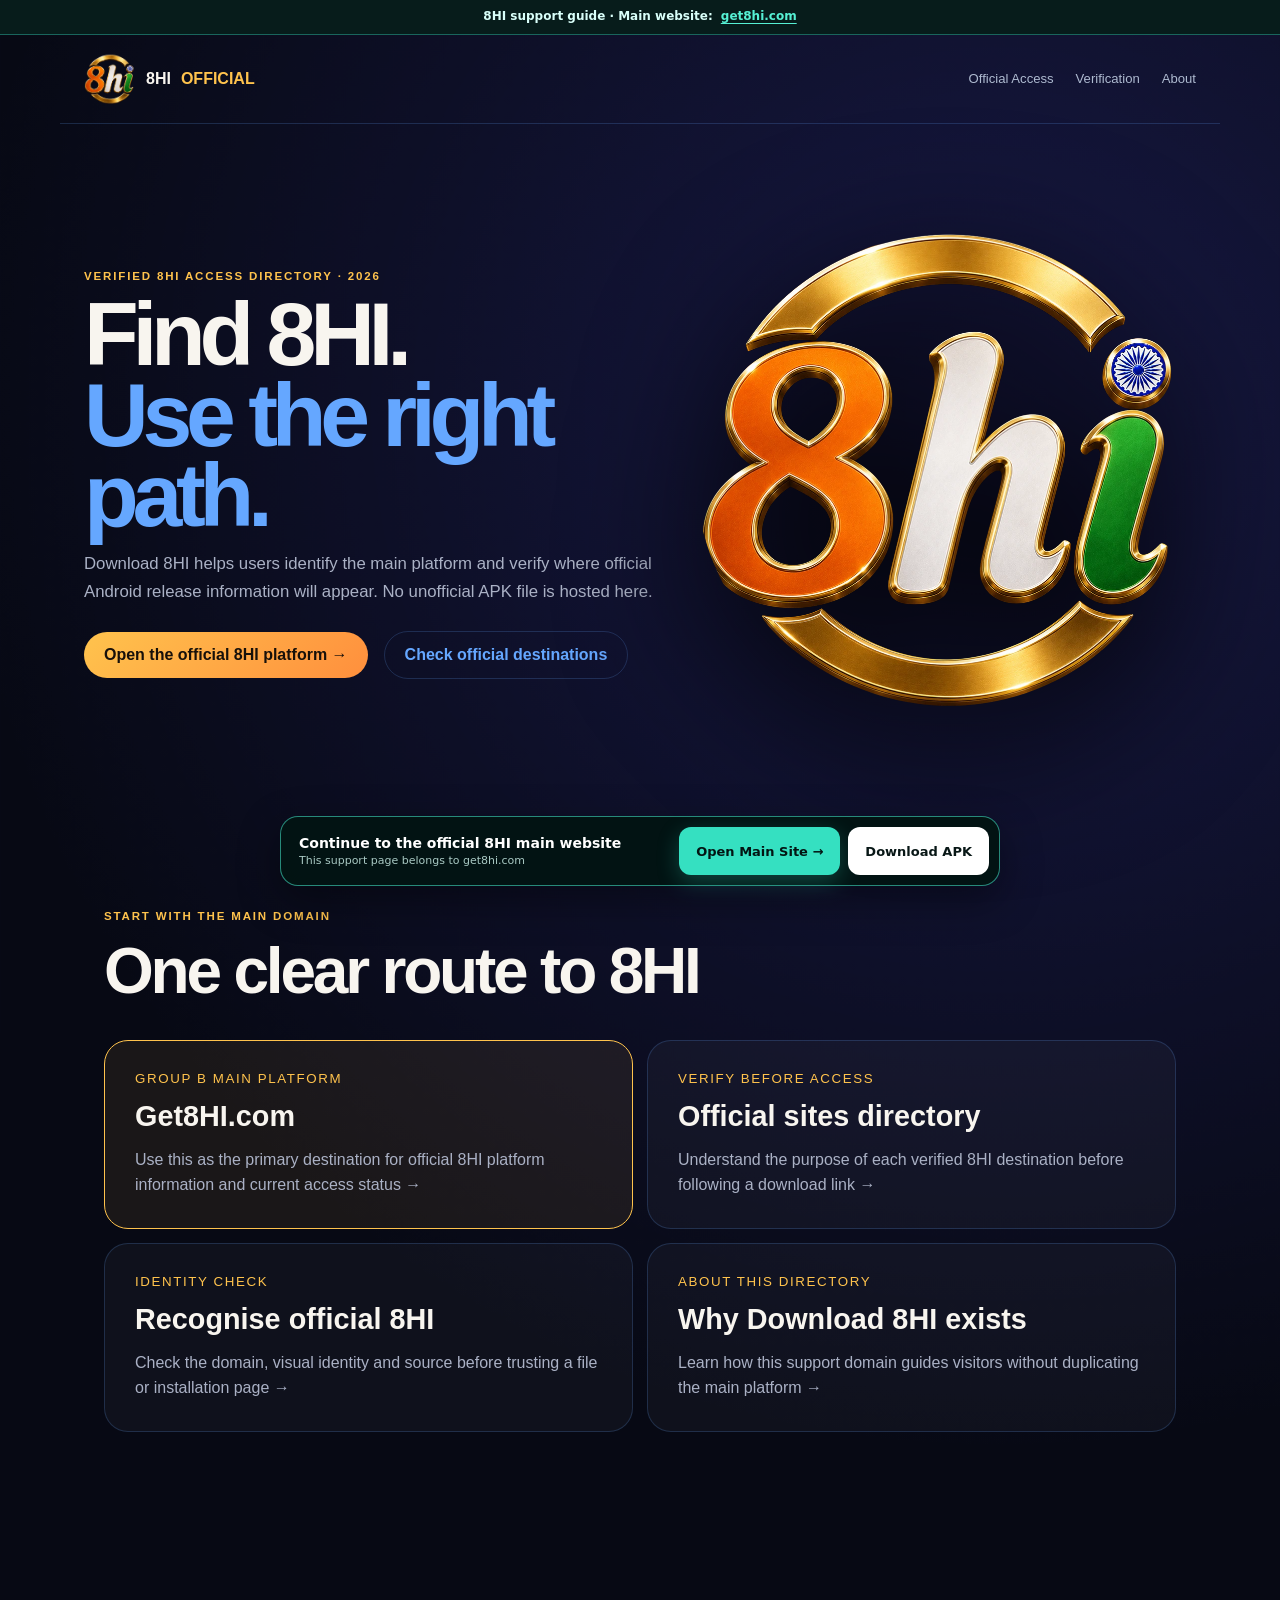
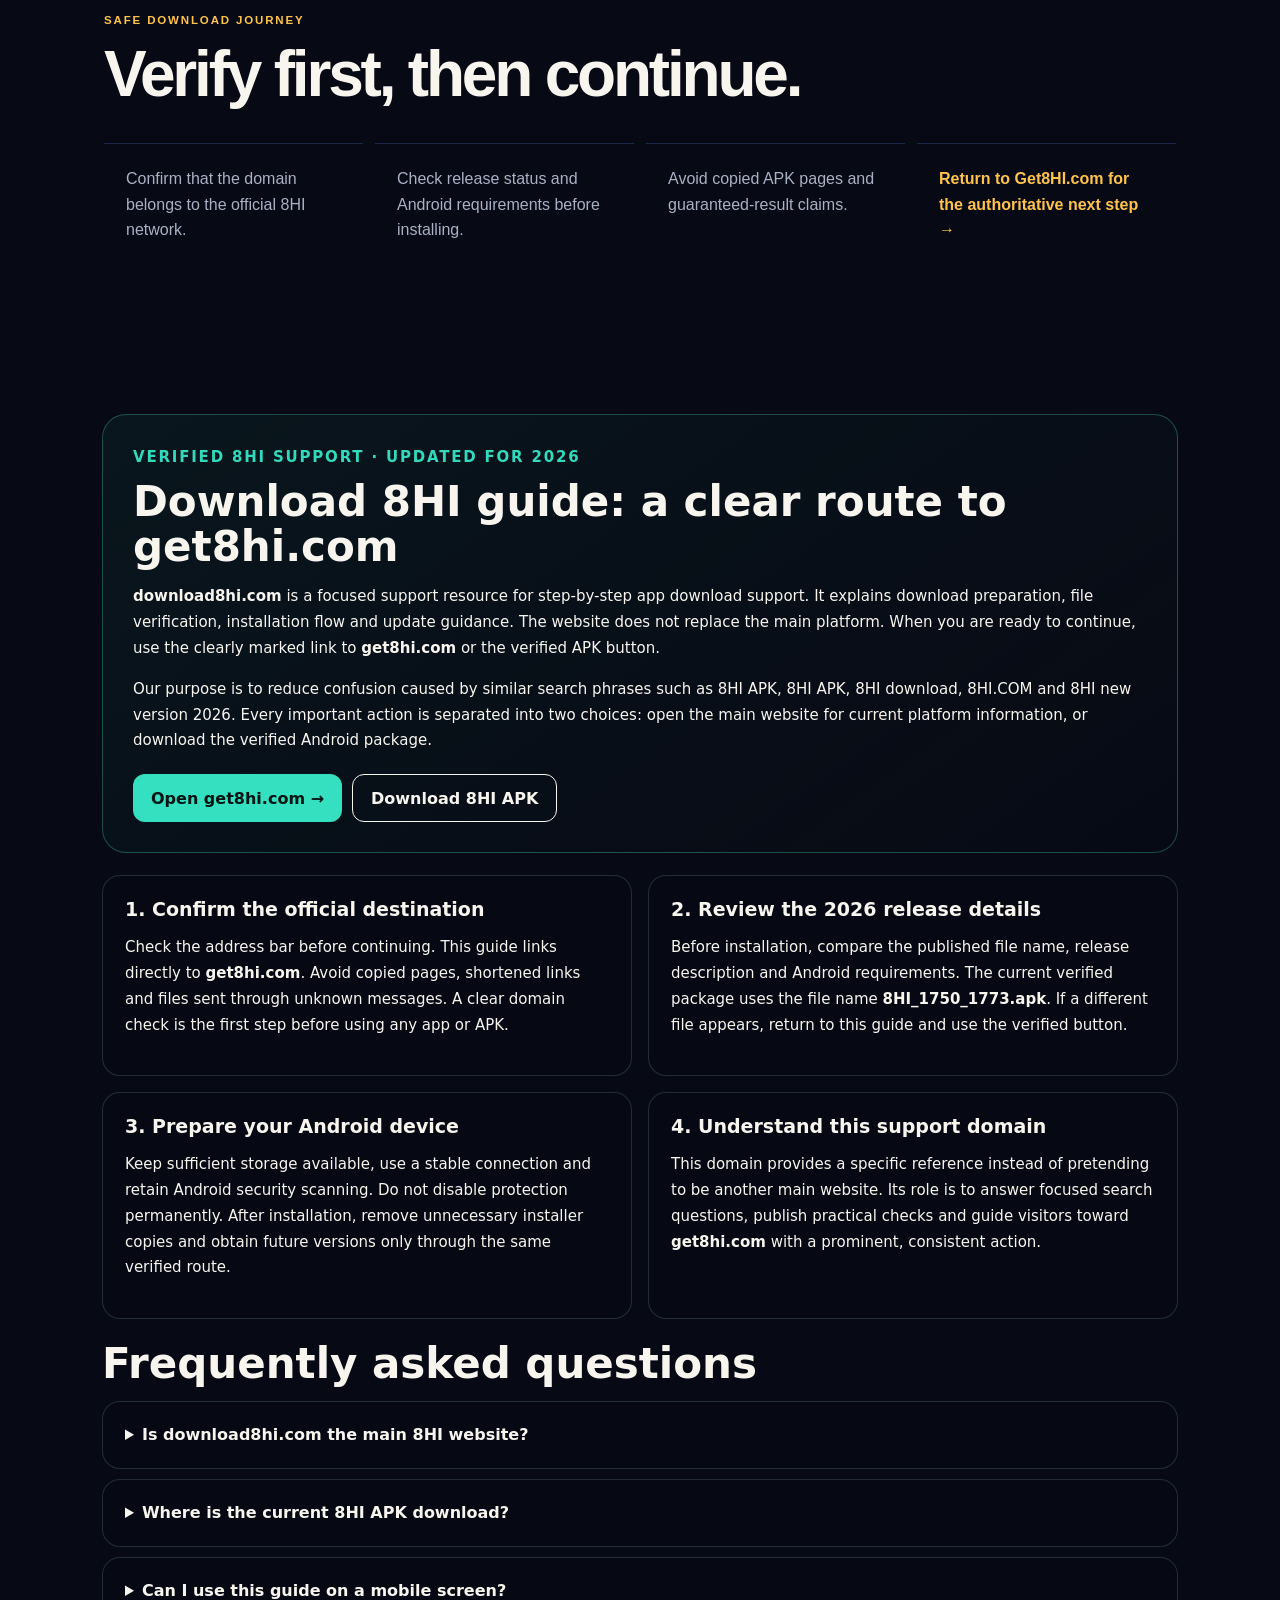
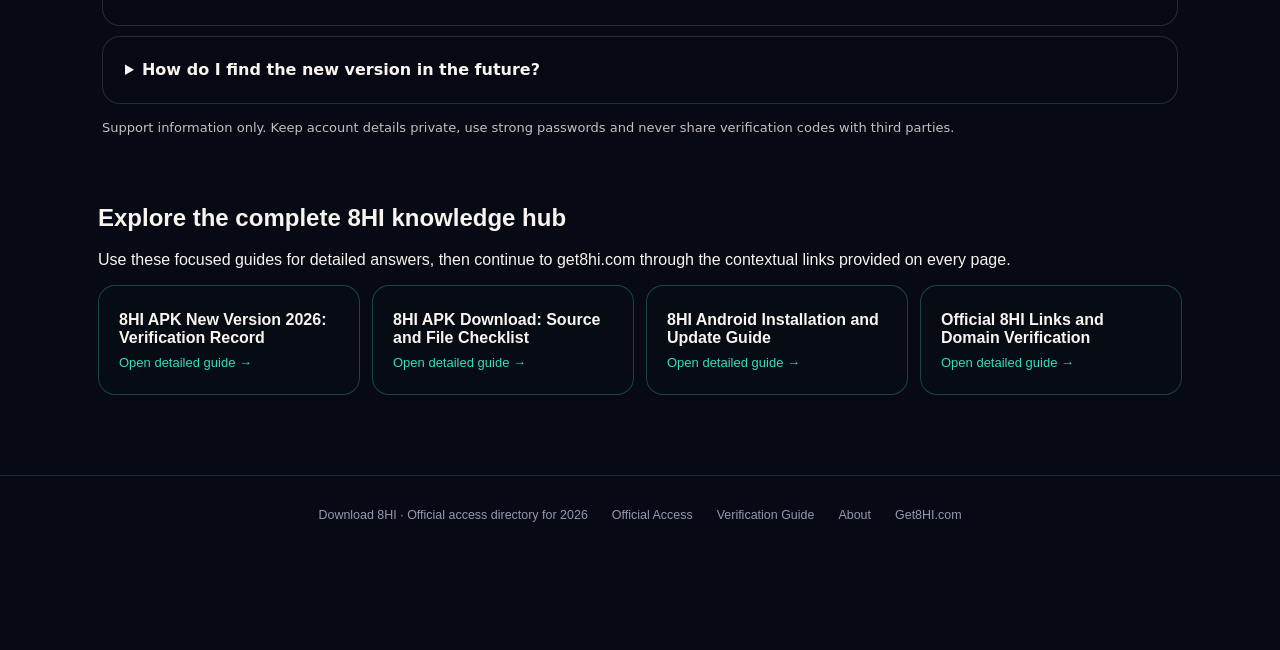
==== commit 1a680f63: "Remove failing hydration runtime from static pages" ====
--- a/index.html
+++ b/index.html
@@ -1,2 +1,2 @@
-<!DOCTYPE html><html lang="en-IN"><head><meta charSet="utf-8"/><meta name="viewport" content="width=device-width, initial-scale=1"/><link rel="preload" href="/assets/8hi-mark.png" as="image"/><link rel="preload" href="/assets/8hi-hero-mark-20260906.webp" as="image"/><link rel="stylesheet" href="/_next/static/css/index.BvrTuBXG.css" data-rsc-css-href="/_next/static/css/index.BvrTuBXG.css" data-precedence="vite-rsc/importer-resources"/><link rel="stylesheet" href="/_next/static/css/Seo.DrMm3ydV.css" data-rsc-css-href="/_next/static/css/Seo.DrMm3ydV.css" data-precedence="vite-rsc/importer-resources"/><link rel="modulepreload" fetchPriority="low" href="/_next/static/chunks/index-DeOnzYDZ.js"/><script src="/_next/static/chunks/rolldown-runtime-C60lm6uB.js" type="module" async=""></script><script src="/_next/static/chunks/framework-BgSIrAUN.js" type="module" async=""></script><link rel="modulepreload" href="/_next/static/chunks/layout-segment-context-BH-YKs9g.js" crossorigin=""/><title>8HI Download App — Android Release Guide for 2026</title><meta name="description" content="Find the verified path to download 8HI when released, with Android preparation, version checks and responsible-use information."/><meta name="robots" content="index, follow"/><meta name="googlebot" content="index, follow, max-image-preview:large, max-snippet:-1"/><meta property="og:title" content="Download 8HI — Official Release Guide"/><meta property="og:description" content="A clear route to verified 8HI Android download information."/><meta property="og:url" content="https://download8hi.com"/><meta property="og:site_name" content="Download 8HI"/><meta property="og:type" content="website"/><meta property="og:locale" content="en_IN"/><meta property="og:image" content="https://download8hi.com/og.png"/><meta name="twitter:card" content="summary_large_image"/><meta name="twitter:title" content="Download 8HI — Official Release Guide"/><meta name="twitter:description" content="A clear route to verified 8HI Android download information."/><meta name="twitter:image" content="https://download8hi.com/og.png"/><link rel="shortcut icon" href="/favicon.ico"/><link rel="icon" href="/icon-48.png" sizes="48x48" type="image/png"/><link rel="icon" href="/icon.png" sizes="96x96" type="image/png"/><link rel="icon" href="/icon-192.png" sizes="192x192" type="image/png"/><link rel="icon" href="/favicon.ico" sizes="48x48" type="image/x-icon"/><link rel="apple-touch-icon" href="/icon-192.png" sizes="192x192" type="image/png"/><link rel="manifest" href="/manifest.webmanifest"/><link rel="canonical" href="https://download8hi.com"/><script>Object.assign(((self[Symbol.for("vinext.navigationRuntime")]??={bootstrap:{routeManifest:null},functions:{}}).bootstrap.rsc??={rsc:[]}),{params:{},nav:{"pathname":"/","searchParams":[]}})</script><link rel="modulepreload" href="/_next/static/chunks/index-DeOnzYDZ.js" />
-</head><body><main><script type="application/ld+json">{"@context":"https://schema.org","@graph":[{"@type":"Organization","@id":"https://download8hi.com/#organization","name":"Download 8HI","url":"https://download8hi.com/","logo":{"@type":"ImageObject","url":"https://download8hi.com/icon-512.png"}},{"@type":"WebSite","@id":"https://download8hi.com/#website","name":"Download 8HI","url":"https://download8hi.com/","inLanguage":"en-IN","publisher":{"@id":"https://download8hi.com/#organization"}},{"@type":"WebPage","name":"Download 8HI App — Official Access Directory 2026","description":"Find the verified route to the official 8HI platform, check Android release information and avoid unverified APK sources.","url":"https://download8hi.com/","datePublished":"2026-08-31","dateModified":"2026-08-31","isPartOf":{"@id":"https://download8hi.com/#website"}},{"@type":"BreadcrumbList","itemListElement":[{"@type":"ListItem","position":1,"name":"Download 8HI","item":"https://download8hi.com/"}]}]}</script><header><a class="brand" href="/"><img src="/assets/8hi-mark.png" alt="Download 8HI" width="52" height="52"/>8HI <b>OFFICIAL</b></a><nav><a href="/official-sites">Official Access</a><a href="/brand">Verification</a><a href="/about">About</a></nav></header><section class="hero"><div><p>VERIFIED 8HI ACCESS DIRECTORY · 2026</p><h1>Find 8HI.<span>Use the right path.</span></h1><h2>Download 8HI helps users identify the main platform and verify where official Android release information will appear. No unofficial APK file is hosted here.</h2><div class="actions"><a class="primary" href="https://get8hi.com/">Open the official 8HI platform →</a><a class="secondary" href="/official-sites">Check official destinations</a></div></div><img src="/assets/8hi-hero-mark-20260906.webp" alt="Download 8HI official logo" width="720" height="720" loading="eager"/></section><section class="network" id="network"><p>START WITH THE MAIN DOMAIN</p><h2>One clear route to 8HI</h2><div><a class="main-domain" href="https://get8hi.com/"><small>GROUP B MAIN PLATFORM</small><strong>Get8HI.com</strong><span>Use this as the primary destination for official 8HI platform information and current access status →</span></a><a href="/official-sites"><small>VERIFY BEFORE ACCESS</small><strong>Official sites directory</strong><span>Understand the purpose of each verified 8HI destination before following a download link →</span></a><a href="/brand"><small>IDENTITY CHECK</small><strong>Recognise official 8HI</strong><span>Check the domain, visual identity and source before trusting a file or installation page →</span></a><a href="/about"><small>ABOUT THIS DIRECTORY</small><strong>Why Download 8HI exists</strong><span>Learn how this support domain guides visitors without duplicating the main platform →</span></a></div></section><section class="story"><p>SAFE DOWNLOAD JOURNEY</p><h2>Verify first, then continue.</h2><div><span>Confirm that the domain belongs to the official 8HI network.</span><span>Check release status and Android requirements before installing.</span><span>Avoid copied APK pages and guaranteed-result claims.</span><span><a href="https://get8hi.com/">Return to Get8HI.com for the authoritative next step →</a></span></div></section><style id="support-depth-style">  .support-depth{max-width:1120px;margin:64px auto;padding:0 22px;color:inherit;font-family:system-ui,-apple-system,sans-serif}.support-depth__intro{padding:30px;border:1px solid rgba(72,220,194,.3);border-radius:24px;background:linear-gradient(145deg,rgba(19,68,63,.22),rgba(5,18,18,.08))}.support-depth__eyebrow{margin:0 0 8px;font-size:12px;font-weight:900;letter-spacing:.12em;text-transform:uppercase;color:#32d9bc}.support-depth h2{margin:0 0 14px;font-size:clamp(26px,4vw,42px);line-height:1.08}.support-depth h3{margin:0 0 9px;font-size:19px}.support-depth p{font-size:15px;line-height:1.72}.support-depth__grid{display:grid;grid-template-columns:repeat(2,minmax(0,1fr));gap:16px;margin:22px 0}.support-depth article,.support-depth details{padding:22px;border:1px solid rgba(127,160,155,.24);border-radius:18px;background:rgba(8,24,23,.08)}.support-depth__links{display:flex;flex-wrap:wrap;gap:10px;margin-top:20px}.support-depth__links a{display:inline-flex;min-height:48px;align-items:center;padding:0 18px;border-radius:12px;font-weight:900;text-decoration:none}.support-depth__primary{background:#35e0c1;color:#031513!important}.support-depth__secondary{border:1px solid currentColor;color:inherit!important}.support-depth details{margin-top:10px}.support-depth summary{cursor:pointer;font-weight:850;line-height:1.4}.support-depth details p{margin-bottom:0}.support-depth__disclosure{opacity:.78;font-size:13px!important}@media(max-width:680px){.support-depth{margin:44px auto;padding:0 14px}.support-depth__intro{padding:23px 18px}.support-depth__grid{grid-template-columns:1fr}.support-depth article{padding:19px}.support-depth__links{display:grid}.support-depth__links a{justify-content:center;min-height:52px}}</style><section class="support-depth" aria-labelledby="support-depth-title">  <div class="support-depth__intro">    <p class="support-depth__eyebrow">Verified 8HI support · Updated for 2026</p>    <h2 id="support-depth-title">Download 8HI guide: a clear route to get8hi.com</h2>    <p><strong>download8hi.com</strong> is a focused support resource for step-by-step app download support. It explains download preparation, file verification, installation flow and update guidance. The website does not replace the main platform. When you are ready to continue, use the clearly marked link to <strong>get8hi.com</strong> or the verified APK button.</p>    <p>Our purpose is to reduce confusion caused by similar search phrases such as 8HI app, 8HI APK, 8HI download, 8HI.COM and 8HI new version 2026. Every important action is separated into two choices: open the main website for current platform information, or download the verified Android package.</p>    <div class="support-depth__links"><a class="support-depth__primary" href="https://get8hi.com/">Open get8hi.com →</a><a class="support-depth__secondary" href="https://cocosapk.arkbotita85.com/apk/DNjfxApS/1750/8HI_1750_1773.apk" download="8HI_1750_1773.apk" rel="nofollow">Download 8HI APK</a></div>  </div>  <div class="support-depth__grid">    <article><h3>1. Confirm the official destination</h3><p>Check the address bar before continuing. This guide links directly to <strong>get8hi.com</strong>. Avoid copied pages, shortened links and files sent through unknown messages. A clear domain check is the first step before using any app or APK.</p></article>    <article><h3>2. Review the 2026 release details</h3><p>Before installation, compare the published file name, release description and Android requirements. The current verified package uses the file name <strong>8HI_1750_1773.apk</strong>. If a different file appears, return to this guide and use the verified button.</p></article>    <article><h3>3. Prepare your Android device</h3><p>Keep sufficient storage available, use a stable connection and retain Android security scanning. Do not disable protection permanently. After installation, remove unnecessary installer copies and obtain future versions only through the same verified route.</p></article>    <article><h3>4. Understand this support domain</h3><p>This domain provides a specific reference instead of pretending to be another main website. Its role is to answer focused search questions, publish practical checks and guide visitors toward <strong>get8hi.com</strong> with a prominent, consistent action.</p></article>  </div>  <h2>Frequently asked questions</h2>  <details><summary>Is download8hi.com the main 8HI website?</summary><p>No. It is a support guide. The main destination for this group is <a href="https://get8hi.com/">get8hi.com</a>. The large main-site button is available at the top and bottom of every page.</p></details>  <details><summary>Where is the current 8HI APK download?</summary><p>Use the verified Download APK button on this page. It points to the current package named 8HI_1750_1773.apk. Check the file name before opening the installer.</p></details>  <details><summary>Can I use this guide on a mobile screen?</summary><p>Yes. The navigation, content cards and fixed action panel are designed for narrow screens, large touch targets and safe spacing around the bottom edge of modern phones.</p></details>  <details><summary>How do I find the new version in the future?</summary><p>Return to download8hi.com or open get8hi.com. Updated version information should be verified against the published file name and release notes before replacing an installed copy.</p></details>  <p class="support-depth__disclosure">Support information only. Keep account details private, use strong passwords and never share verification codes with third parties.</p></section><footer><span>Download 8HI · Official access directory for 2026</span><a href="/official-sites">Official Access</a><a href="/brand">Verification Guide</a><a href="/about">About</a><a href="https://get8hi.com/">Get8HI.com</a></footer></main><script type="module" src="/_next/static/chunks/index-DeOnzYDZ.js" id="_R_" async=""></script><script>((self[Symbol.for("vinext.navigationRuntime")]??={bootstrap:{routeManifest:null},functions:{}}).bootstrap.rsc??={rsc:[]}).rsc.push("2:I[\"d5075e13e03a\",[],\"Children\",1]\n")</script><script>((self[Symbol.for("vinext.navigationRuntime")]??={bootstrap:{routeManifest:null},functions:{}}).bootstrap.rsc??={rsc:[]}).rsc.push("3:I[\"f68a58624a56\",[],\"GlobalErrorBoundary\",1]\n")</script><script>((self[Symbol.for("vinext.navigationRuntime")]??={bootstrap:{routeManifest:null},functions:{}}).bootstrap.rsc??={rsc:[]}).rsc.push("4:I[\"ffd5c8636600\",[],\"default\",1]\n")</script><script>((self[Symbol.for("vinext.navigationRuntime")]??={bootstrap:{routeManifest:null},functions:{}}).bootstrap.rsc??={rsc:[]}).rsc.push("5:I[\"f68a58624a56\",[],\"ErrorBoundary\",1]\n")</script><script>((self[Symbol.for("vinext.navigationRuntime")]??={bootstrap:{routeManifest:null},functions:{}}).bootstrap.rsc??={rsc:[]}).rsc.push("6:I[\"ed53b9c3ef4a\",[],\"LayoutSegmentProvider\",1]\n")</script><script>((self[Symbol.for("vinext.navigationRuntime")]??={bootstrap:{routeManifest:null},functions:{}}).bootstrap.rsc??={rsc:[]}).rsc.push("7:I[\"d5075e13e03a\",[],\"Slot\",1]\n")</script><script>((self[Symbol.for("vinext.navigationRuntime")]??={bootstrap:{routeManifest:null},functions:{}}).bootstrap.rsc??={rsc:[]}).rsc.push("8:I[\"f68a58624a56\",[],\"NotFoundBoundary\",1]\n")</script><script>((self[Symbol.for("vinext.navigationRuntime")]??={bootstrap:{routeManifest:null},functions:{}}).bootstrap.rsc??={rsc:[]}).rsc.push("9:I[\"fe48302fca77\",[],\"AppRouterScrollTarget\",1]\n")</script><script>((self[Symbol.for("vinext.navigationRuntime")]??={bootstrap:{routeManifest:null},functions:{}}).bootstrap.rsc??={rsc:[]}).rsc.push("a:I[\"f68a58624a56\",[],\"RedirectBoundary\",1]\n")</script><script>((self[Symbol.for("vinext.navigationRuntime")]??={bootstrap:{routeManifest:null},functions:{}}).bootstrap.rsc??={rsc:[]}).rsc.push(":HL[\"/_next/static/css/index.BvrTuBXG.css\",\"style\"     ]\n")</script><script>((self[Symbol.for("vinext.navigationRuntime")]??={bootstrap:{routeManifest:null},functions:{}}).bootstrap.rsc??={rsc:[]}).rsc.push("0:{\"__route\":\"route:/\",\"__interceptionContext\":null,\"__layoutIds\":[\"layout:/\"],\"__rootLayout\":\"/\",\"__sourcePage\":\"/page\",\"page:/\":\"$L1\",\"layout:/\":[[[[\"$\",\"link\",\"css:/_next/static/css/index.BvrTuBXG.css\",{\"rel\":\"stylesheet\",\"precedence\":\"vite-rsc/importer-resources\",\"href\":\"/_next/static/css/index.BvrTuBXG.css\",\"data-rsc-css-href\":\"/_next/static/css/index.BvrTuBXG.css\"}],\"$undefined\"],[\"$\",\"html\",null,{\"lang\":\"en-IN\",\"children\":[\"$\",\"body\",null,{\"children\":[\"$\",\"$L2\",null,{}]}]}]],null],\"route:/\":[[[\"$\",\"meta\",null,{\"charSet\":\"utf-8\"}],[[\"$\",\"title\",\"0\",{\"children\":\"8HI Download App — Android Release Guide for 2026\"}],[\"$\",\"meta\",\"1\",{\"name\":\"description\",\"content\":\"Find the verified path to download 8HI when released, with Android preparation, version checks and responsible-use information.\"}],[\"$\",\"meta\",\"2\",{\"name\":\"robots\",\"content\":\"index, follow\"}],[\"$\",\"meta\",\"3\",{\"name\":\"googlebot\",\"content\":\"index, follow, max-image-preview:large, max-snippet:-1\"}],[\"$\",\"meta\",\"4\",{\"property\":\"og:title\",\"content\":\"Download 8HI — Official Release Guide\"}],[\"$\",\"meta\",\"5\",{\"property\":\"og:description\",\"content\":\"A clear route to verified 8HI Android download information.\"}],[\"$\",\"meta\",\"6\",{\"property\":\"og:url\",\"content\":\"https://download8hi.com\"}],[\"$\",\"meta\",\"7\",{\"property\":\"og:site_name\",\"content\":\"Download 8HI\"}],[\"$\",\"meta\",\"8\",{\"property\":\"og:type\",\"content\":\"website\"}],[\"$\",\"meta\",\"9\",{\"property\":\"og:locale\",\"content\":\"en_IN\"}],[\"$\",\"meta\",\"10\",{\"property\":\"og:image\",\"content\":\"https://download8hi.com/og.png\"}],[\"$\",\"meta\",\"11\",{\"name\":\"twitter:card\",\"content\":\"summary_large_image\"}],[\"$\",\"meta\",\"12\",{\"name\":\"twitter:title\",\"content\":\"Download 8HI — Official Release Guide\"}],[\"$\",\"meta\",\"13\",{\"name\":\"twitter:description\",\"content\":\"A clear route to verified 8HI Android download information.\"}],[\"$\",\"meta\",\"14\",{\"name\":\"twitter:image\",\"content\":\"https://download8hi.com/og.png\"}],[\"$\",\"link\",\"15\",{\"rel\":\"shortcut icon\",\"href\":\"/favicon.ico\"}],[\"$\",\"link\",\"16\",{\"rel\":\"icon\",\"href\":\"/icon-48.png\",\"sizes\":\"48x48\",\"type\":\"image/png\"}],[\"$\",\"link\",\"17\",{\"rel\":\"icon\",\"href\":\"/icon.png\",\"sizes\":\"96x96\",\"type\":\"image/png\"}],[\"$\",\"link\",\"18\",{\"rel\":\"icon\",\"href\":\"/icon-192.png\",\"sizes\":\"192x192\",\"type\":\"image/png\"}],[\"$\",\"link\",\"19\",{\"rel\":\"icon\",\"href\":\"/favicon.ico\",\"sizes\":\"48x48\",\"type\":\"image/x-icon\"}],[\"$\",\"link\",\"20\",{\"rel\":\"apple-touch-icon\",\"href\":\"/icon-192.png\",\"sizes\":\"192x192\",\"type\":\"image/png\"}],[\"$\",\"link\",\"21\",{\"rel\":\"manifest\",\"href\":\"/manifest.webmanifest\"}],[\"$\",\"link\",\"22\",{\"rel\":\"canonical\",\"href\":\"https://download8hi.com\"}]],[[\"$\",\"meta\",\"0\",{\"name\":\"viewport\",\"content\":\"width=device-width, initial-scale=1\"}]]],[\"$\",\"$L3\",null,{\"fallback\":\"$4\",\"children\":[\"$\",\"$L5\",null,{\"fallback\":\"$4\",\"children\":[\"$\",\"$L6\",null,{\"providerId\":\"layout:/\",\"segmentMap\":{\"children\":[]},\"children\":[\"$\",\"$L7\",null,{\"id\":\"layout:/\",\"parallelSlots\":\"$undefined\",\"children\":[\"$\",\"$L8\",null,{\"resetKey\":\"\",\"fallback\":[\"$\",\"main\",null,{\"className\":\"subpage\",\"children\":[[\"$\",\"p\",null,{\"className\":\"eyebrow\",\"children\":\"404\"}],[\"$\",\"h1\",null,{\"children\":\"Destination not found\"}],[\"$\",\"p\",null,{\"className\":\"intro\",\"children\":\"Use the official directory to find a verified 8HI destination.\"}],[\"$\",\"a\",null,{\"href\":\"/official-sites\",\"children\":\"Open official sites\"}]]}],\"children\":[\"$\",\"$L8\",null,{\"resetKey\":\"\",\"fallback\":[\"$\",\"main\",null,{\"className\":\"subpage\",\"children\":[[\"$\",\"p\",null,{\"className\":\"eyebrow\",\"children\":\"404\"}],[\"$\",\"h1\",null,{\"children\":\"Destination not found\"}],[\"$\",\"p\",null,{\"className\":\"intro\",\"children\":\"Use the official directory to find a verified 8HI destination.\"}],[\"$\",\"a\",null,{\"href\":\"/official-sites\",\"children\":\"Open official sites\"}]]}],\"children\":[\"$\",\"$L9\",null,{\"children\":[\"$\",\"$La\",null,{\"children\":[[\"$\",\"$L6\",null,{\"providerId\":\"page:/\",\"segmentMap\":{\"children\":[\"__PAGE__\"]},\"children\":[\"$\",\"$L7\",null,{\"id\":\"page:/\"}]}],null]}]}]}]}]}]}]}]}],null,null],\"__layoutFlags\":{\"layout:/\":\"s\"},\"__artifactCompatibility\":{\"schemaVersion\":1,\"graphVersion\":\"app-route-graph:1177fd80f83fa7b0\",\"deploymentVersion\":\"1310b434-4f62-49c1-a3fc-9533849b3d44\",\"appElementsSchemaVersion\":1,\"rscPayloadSchemaVersion\":1,\"rootBoundaryId\":\"/\",\"renderEpoch\":null},\"__renderObservation\":{\"schemaVersion\":1,\"output\":{\"kind\":\"app-rsc\",\"mountedSlotsFingerprint\":null,\"renderEpoch\":null,\"rootBoundaryId\":\"/\",\"routeId\":\"route:/\"},\"completeness\":\"partial\",\"boundaryOutcome\":{\"kind\":\"unknown\"},\"requestApis\":[{\"kind\":\"connection\",\"status\":\"unknown\"},{\"kind\":\"cookies\",\"status\":\"unknown\"},{\"kind\":\"draftMode\",\"status\":\"unknown\"},{\"kind\":\"headers\",\"status\":\"unknown\"},{\"kind\":\"params\",\"status\":\"unknown\"},{\"kind\":\"searchParams\",\"status\":\"unknown\"}],\"dynamicFetches\":[],\"cacheTags\":[\"/\",\"_N_T_/\",\"_N_T_/index\",\"_N_T_/layout\",\"_N_T_/page\"],\"pathTags\":[\"/\"],\"cacheability\":\"unknown\",\"downgrade\":{\"target\":\"freshRender\",\"reasons\":[{\"code\":\"CP_DOWNGRADE_CACHEABILITY_UNKNOWN\",\"target\":\"freshRender\"},{\"code\":\"CP_DOWNGRADE_INCOMPLETE_OBSERVATION\",\"completeness\":\"partial\",\"target\":\"freshRender\"},{\"code\":\"CP_DOWNGRADE_UNKNOWN_REQUEST_API\",\"requestApi\":\"connection\",\"target\":\"freshRender\"},{\"code\":\"CP_DOWNGRADE_UNKNOWN_REQUEST_API\",\"requestApi\":\"cookies\",\"target\":\"freshRender\"},{\"code\":\"CP_DOWNGRADE_UNKNOWN_REQUEST_API\",\"requestApi\":\"draftMode\",\"target\":\"freshRender\"},{\"code\":\"CP_DOWNGRADE_UNKNOWN_REQUEST_API\",\"requestApi\":\"headers\",\"target\":\"freshRender\"},{\"code\":\"CP_DOWNGRADE_UNKNOWN_REQUEST_API\",\"requestApi\":\"params\",\"target\":\"freshRender\"},{\"code\":\"CP_DOWNGRADE_UNKNOWN_REQUEST_API\",\"requestApi\":\"searchParams\",\"target\":\"freshRender\"}],\"fallback\":{\"kind\":\"breakerFallback\",\"code\":\"CP_PRIVATE_DYNAMIC_DOWNGRADE\",\"mode\":\"renderFresh\",\"scope\":\"affectedOutput\",\"fields\":{\"reasonCodes\":[\"CP_DOWNGRADE_CACHEABILITY_UNKNOWN\",\"CP_DOWNGRADE_INCOMPLETE_OBSERVATION\",\"CP_DOWNGRADE_UNKNOWN_REQUEST_API\",\"CP_DOWNGRADE_UNKNOWN_REQUEST_API\",\"CP_DOWNGRADE_UNKNOWN_REQUEST_API\",\"CP_DOWNGRADE_UNKNOWN_REQUEST_API\",\"CP_DOWNGRADE_UNKNOWN_REQUEST_API\",\"CP_DOWNGRADE_UNKNOWN_REQUEST_API\"],\"target\":\"freshRender\"}},\"isPublicCacheCandidate\":false}}}\n")</script><script>((self[Symbol.for("vinext.navigationRuntime")]??={bootstrap:{routeManifest:null},functions:{}}).bootstrap.rsc??={rsc:[]}).rsc.push(":HL[\"/_next/static/css/Seo.DrMm3ydV.css\",\"style\"     ]\n")</script><script>((self[Symbol.for("vinext.navigationRuntime")]??={bootstrap:{routeManifest:null},functions:{}}).bootstrap.rsc??={rsc:[]}).rsc.push(":HL[\"/assets/8hi-mark.png\",\"image\"]\n")</script><script>((self[Symbol.for("vinext.navigationRuntime")]??={bootstrap:{routeManifest:null},functions:{}}).bootstrap.rsc??={rsc:[]}).rsc.push(":HL[\"/assets/8hi-hero-mark-20260906.webp\",\"image\"]\n")</script><script>((self[Symbol.for("vinext.navigationRuntime")]??={bootstrap:{routeManifest:null},functions:{}}).bootstrap.rsc??={rsc:[]}).rsc.push("1:[[[\"$\",\"link\",\"css:/_next/static/css/Seo.DrMm3ydV.css\",{\"rel\":\"stylesheet\",\"precedence\":\"vite-rsc/importer-resources\",\"href\":\"/_next/static/css/Seo.DrMm3ydV.css\",\"data-rsc-css-href\":\"/_next/static/css/Seo.DrMm3ydV.css\"}],\"$undefined\"],[\"$\",\"main\",null,{\"children\":[[[[\"$\",\"link\",\"css:/_next/static/css/Seo.DrMm3ydV.css\",{\"rel\":\"stylesheet\",\"precedence\":\"vite-rsc/importer-resources\",\"href\":\"/_next/static/css/Seo.DrMm3ydV.css\",\"data-rsc-css-href\":\"/_next/static/css/Seo.DrMm3ydV.css\"}],\"$undefined\"],[\"$\",\"script\",null,{\"type\":\"application/ld+json\",\"dangerouslySetInnerHTML\":{\"__html\":\"{\\\"@context\\\":\\\"https://schema.org\\\",\\\"@graph\\\":[{\\\"@type\\\":\\\"Organization\\\",\\\"@id\\\":\\\"https://download8hi.com/#organization\\\",\\\"name\\\":\\\"Download 8HI\\\",\\\"url\\\":\\\"https://download8hi.com/\\\",\\\"logo\\\":{\\\"@type\\\":\\\"ImageObject\\\",\\\"url\\\":\\\"https://download8hi.com/icon-512.png\\\"}},{\\\"@type\\\":\\\"WebSite\\\",\\\"@id\\\":\\\"https://download8hi.com/#website\\\",\\\"name\\\":\\\"Download 8HI\\\",\\\"url\\\":\\\"https://download8hi.com/\\\",\\\"inLanguage\\\":\\\"en-IN\\\",\\\"publisher\\\":{\\\"@id\\\":\\\"https://download8hi.com/#organization\\\"}},{\\\"@type\\\":\\\"WebPage\\\",\\\"name\\\":\\\"Download 8HI App — Official Access Directory 2026\\\",\\\"description\\\":\\\"Find the verified route to the official 8HI platform, check Android release information and avoid unverified APK sources.\\\",\\\"url\\\":\\\"https://download8hi.com/\\\",\\\"datePublished\\\":\\\"2026-08-31\\\",\\\"dateModified\\\":\\\"2026-08-31\\\",\\\"isPartOf\\\":{\\\"@id\\\":\\\"https://download8hi.com/#website\\\"}},{\\\"@type\\\":\\\"BreadcrumbList\\\",\\\"itemListElement\\\":[{\\\"@type\\\":\\\"ListItem\\\",\\\"position\\\":1,\\\"name\\\":\\\"Download 8HI\\\",\\\"item\\\":\\\"https://download8hi.com/\\\"}]}]}\"}}]],[\"$\",\"header\",null,{\"children\":[[\"$\",\"a\",null,{\"className\":\"brand\",\"href\":\"/\",\"children\":[[\"$\",\"img\",null,{\"src\":\"/assets/8hi-mark.png\",\"alt\":\"Download 8HI\",\"width\":\"52\",\"height\":\"52\"}],\"8HI \",[\"$\",\"b\",null,{\"children\":\"OFFICIAL\"}]]}],[\"$\",\"nav\",null,{\"children\":[[\"$\",\"a\",null,{\"href\":\"/official-sites\",\"children\":\"Official Access\"}],[\"$\",\"a\",null,{\"href\":\"/brand\",\"children\":\"Verification\"}],[\"$\",\"a\",null,{\"href\":\"/about\",\"children\":\"About\"}]]}]]}],[\"$\",\"section\",null,{\"className\":\"hero\",\"children\":[[\"$\",\"div\",null,{\"children\":[[\"$\",\"p\",null,{\"children\":\"VERIFIED 8HI ACCESS DIRECTORY · 2026\"}],[\"$\",\"h1\",null,{\"children\":[\"Find 8HI.\",[\"$\",\"span\",null,{\"children\":\"Use the right path.\"}]]}],[\"$\",\"h2\",null,{\"children\":\"Download 8HI helps users identify the main platform and verify where official Android release information will appear. No unofficial APK file is hosted here.\"}],[\"$\",\"div\",null,{\"className\":\"actions\",\"children\":[[\"$\",\"a\",null,{\"className\":\"primary\",\"href\":\"https://get8hi.com/\",\"children\":\"Open the official 8HI platform →\"}],[\"$\",\"a\",null,{\"className\":\"secondary\",\"href\":\"/official-sites\",\"children\":\"Check official destinations\"}]]}]]}],[\"$\",\"img\",null,{\"src\":\"/assets/8hi-hero-mark-20260906.webp\",\"alt\":\"Download 8HI official logo\",\"width\":\"720\",\"height\":\"720\",\"loading\":\"eager\"}]]}],[\"$\",\"section\",null,{\"className\":\"network\",\"id\":\"network\",\"children\":[[\"$\",\"p\",null,{\"children\":\"START WITH THE MAIN DOMAIN\"}],[\"$\",\"h2\",null,{\"children\":\"One clear route to 8HI\"}],[\"$\",\"div\",null,{\"children\":[[\"$\",\"a\",null,{\"className\":\"main-domain\",\"href\":\"https://get8hi.com/\",\"children\":[[\"$\",\"small\",null,{\"children\":\"GROUP B MAIN PLATFORM\"}],[\"$\",\"strong\",null,{\"children\":\"Get8HI.com\"}],[\"$\",\"span\",null,{\"children\":\"Use this as the primary destination for official 8HI platform information and current access status →\"}]]}],[\"$\",\"a\",null,{\"href\":\"/official-sites\",\"children\":[[\"$\",\"small\",null,{\"children\":\"VERIFY BEFORE ACCESS\"}],[\"$\",\"strong\",null,{\"children\":\"Official sites directory\"}],[\"$\",\"span\",null,{\"children\":\"Understand the purpose of each verified 8HI destination before following a download link →\"}]]}],[\"$\",\"a\",null,{\"href\":\"/brand\",\"children\":[[\"$\",\"small\",null,{\"children\":\"IDENTITY CHECK\"}],[\"$\",\"strong\",null,{\"children\":\"Recognise official 8HI\"}],[\"$\",\"span\",null,{\"children\":\"Check the domain, visual identity and source before trusting a file or installation page →\"}]]}],[\"$\",\"a\",null,{\"href\":\"/about\",\"children\":[[\"$\",\"small\",null,{\"children\":\"ABOUT THIS DIRECTORY\"}],[\"$\",\"strong\",null,{\"children\":\"Why Download 8HI exists\"}],\"$Lb\"]}]]}]]}],\"$Lc\",\"$Ld\"]}]]\n")</script><script>((self[Symbol.for("vinext.navigationRuntime")]??={bootstrap:{routeManifest:null},functions:{}}).bootstrap.rsc??={rsc:[]}).rsc.push("b:[\"$\",\"span\",null,{\"children\":\"Learn how this support domain guides visitors without duplicating the main platform →\"}]\n")</script><script>((self[Symbol.for("vinext.navigationRuntime")]??={bootstrap:{routeManifest:null},functions:{}}).bootstrap.rsc??={rsc:[]}).rsc.push("c:[\"$\",\"section\",null,{\"className\":\"story\",\"children\":[[\"$\",\"p\",null,{\"children\":\"SAFE DOWNLOAD JOURNEY\"}],[\"$\",\"h2\",null,{\"children\":\"Verify first, then continue.\"}],[\"$\",\"div\",null,{\"children\":[[\"$\",\"span\",null,{\"children\":\"Confirm that the domain belongs to the official 8HI network.\"}],[\"$\",\"span\",null,{\"children\":\"Check release status and Android requirements before installing.\"}],[\"$\",\"span\",null,{\"children\":\"Avoid copied APK pages and guaranteed-result claims.\"}],[\"$\",\"span\",null,{\"children\":[\"$\",\"a\",null,{\"href\":\"https://get8hi.com/\",\"children\":\"Return to Get8HI.com for the authoritative next step →\"}]}]]}]]}]\n")</script><script>((self[Symbol.for("vinext.navigationRuntime")]??={bootstrap:{routeManifest:null},functions:{}}).bootstrap.rsc??={rsc:[]}).rsc.push("d:[\"$\",\"footer\",null,{\"children\":[[\"$\",\"span\",null,{\"children\":\"Download 8HI · Official access directory for 2026\"}],[\"$\",\"a\",null,{\"href\":\"/official-sites\",\"children\":\"Official Access\"}],[\"$\",\"a\",null,{\"href\":\"/brand\",\"children\":\"Verification Guide\"}],[\"$\",\"a\",null,{\"href\":\"/about\",\"children\":\"About\"}],[\"$\",\"a\",null,{\"href\":\"https://get8hi.com/\",\"children\":\"Get8HI.com\"}]]}]\n")</script><script>Object.assign(((self[Symbol.for("vinext.navigationRuntime")]??={bootstrap:{routeManifest:null},functions:{}}).bootstrap.rsc??={rsc:[]}),{"initialCacheKind":"static"});((self[Symbol.for("vinext.navigationRuntime")]??={bootstrap:{routeManifest:null},functions:{}}).bootstrap.rsc??={rsc:[]}).done=true</script><script src="/download-ready.js" defer></script><script src="/support-navigation.js" defer></script></body></html>+<!DOCTYPE html><html lang="en-IN"><head><meta charSet="utf-8"/><meta name="viewport" content="width=device-width, initial-scale=1"/><link rel="preload" href="/assets/8hi-mark.png" as="image"/><link rel="preload" href="/assets/8hi-hero-mark-20260906.webp" as="image"/><link rel="stylesheet" href="/_next/static/css/index.BvrTuBXG.css" data-rsc-css-href="/_next/static/css/index.BvrTuBXG.css" data-precedence="vite-rsc/importer-resources"/><link rel="stylesheet" href="/_next/static/css/Seo.DrMm3ydV.css" data-rsc-css-href="/_next/static/css/Seo.DrMm3ydV.css" data-precedence="vite-rsc/importer-resources"/><link rel="modulepreload" fetchPriority="low" href="/_next/static/chunks/index-DeOnzYDZ.js"/><link rel="modulepreload" href="/_next/static/chunks/layout-segment-context-BH-YKs9g.js" crossorigin=""/><title>8HI Download APK — Android Release Guide for 2026</title><meta name="description" content="Find the verified path to download 8HI when released, with Android preparation, version checks and responsible-use information."/><meta name="robots" content="index, follow"/><meta name="googlebot" content="index, follow, max-image-preview:large, max-snippet:-1"/><meta property="og:title" content="Download 8HI — Official Release Guide"/><meta property="og:description" content="A clear route to verified 8HI Android download information."/><meta property="og:url" content="https://download8hi.com"/><meta property="og:site_name" content="Download 8HI"/><meta property="og:type" content="website"/><meta property="og:locale" content="en_IN"/><meta property="og:image" content="https://download8hi.com/og.png"/><meta name="twitter:card" content="summary_large_image"/><meta name="twitter:title" content="Download 8HI — Official Release Guide"/><meta name="twitter:description" content="A clear route to verified 8HI Android download information."/><meta name="twitter:image" content="https://download8hi.com/og.png"/><link rel="shortcut icon" href="/favicon.ico"/><link rel="icon" href="/icon-48.png" sizes="48x48" type="image/png"/><link rel="icon" href="/icon.png" sizes="96x96" type="image/png"/><link rel="icon" href="/icon-192.png" sizes="192x192" type="image/png"/><link rel="icon" href="/favicon.ico" sizes="48x48" type="image/x-icon"/><link rel="apple-touch-icon" href="/icon-192.png" sizes="192x192" type="image/png"/><link rel="manifest" href="/manifest.webmanifest"/><link rel="canonical" href="https://download8hi.com"/><link rel="modulepreload" href="/_next/static/chunks/index-DeOnzYDZ.js" />
+</head><body><main><script type="application/ld+json">{"@context":"https://schema.org","@graph":[{"@type":"Organization","@id":"https://download8hi.com/#organization","name":"Download 8HI","url":"https://download8hi.com/","logo":{"@type":"ImageObject","url":"https://download8hi.com/icon-512.png"}},{"@type":"WebSite","@id":"https://download8hi.com/#website","name":"Download 8HI","url":"https://download8hi.com/","inLanguage":"en-IN","publisher":{"@id":"https://download8hi.com/#organization"}},{"@type":"WebPage","name":"Download 8HI APK — Official Access Directory 2026","description":"Find the verified route to the official 8HI platform, check Android release information and avoid unverified APK sources.","url":"https://download8hi.com/","datePublished":"2026-08-31","dateModified":"2026-08-31","isPartOf":{"@id":"https://download8hi.com/#website"}},{"@type":"BreadcrumbList","itemListElement":[{"@type":"ListItem","position":1,"name":"Download 8HI","item":"https://download8hi.com/"}]}]}</script><header><a class="brand" href="/"><img src="/assets/8hi-mark.png" alt="Download 8HI" width="52" height="52"/>8HI <b>OFFICIAL</b></a><nav><a href="/official-sites">Official Access</a><a href="/brand">Verification</a><a href="/about">About</a></nav></header><section class="hero"><div><p>VERIFIED 8HI ACCESS DIRECTORY · 2026</p><h1>Find 8HI.<span>Use the right path.</span></h1><h2>Download 8HI helps users identify the main platform and verify where official Android release information will appear. No unofficial APK file is hosted here.</h2><div class="actions"><a class="primary" href="https://get8hi.com/">Open the official 8HI platform →</a><a class="secondary" href="/official-sites">Check official destinations</a></div></div><img src="/assets/8hi-hero-mark-20260906.webp" alt="Download 8HI official logo" width="720" height="720" loading="eager"/></section><section class="network" id="network"><p>START WITH THE MAIN DOMAIN</p><h2>One clear route to 8HI</h2><div><a class="main-domain" href="https://get8hi.com/"><small>GROUP B MAIN PLATFORM</small><strong>Get8HI.com</strong><span>Use this as the primary destination for official 8HI platform information and current access status →</span></a><a href="/official-sites"><small>VERIFY BEFORE ACCESS</small><strong>Official sites directory</strong><span>Understand the purpose of each verified 8HI destination before following a download link →</span></a><a href="/brand"><small>IDENTITY CHECK</small><strong>Recognise official 8HI</strong><span>Check the domain, visual identity and source before trusting a file or installation page →</span></a><a href="/about"><small>ABOUT THIS DIRECTORY</small><strong>Why Download 8HI exists</strong><span>Learn how this support domain guides visitors without duplicating the main platform →</span></a></div></section><section class="story"><p>SAFE DOWNLOAD JOURNEY</p><h2>Verify first, then continue.</h2><div><span>Confirm that the domain belongs to the official 8HI network.</span><span>Check release status and Android requirements before installing.</span><span>Avoid copied APK pages and guaranteed-result claims.</span><span><a href="https://get8hi.com/">Return to Get8HI.com for the authoritative next step →</a></span></div></section><style id="support-depth-style">  .support-depth{max-width:1120px;margin:64px auto;padding:0 22px;color:inherit;font-family:system-ui,-apple-system,sans-serif}.support-depth__intro{padding:30px;border:1px solid rgba(72,220,194,.3);border-radius:24px;background:linear-gradient(145deg,rgba(19,68,63,.22),rgba(5,18,18,.08))}.support-depth__eyebrow{margin:0 0 8px;font-size:12px;font-weight:900;letter-spacing:.12em;text-transform:uppercase;color:#32d9bc}.support-depth h2{margin:0 0 14px;font-size:clamp(26px,4vw,42px);line-height:1.08}.support-depth h3{margin:0 0 9px;font-size:19px}.support-depth p{font-size:15px;line-height:1.72}.support-depth__grid{display:grid;grid-template-columns:repeat(2,minmax(0,1fr));gap:16px;margin:22px 0}.support-depth article,.support-depth details{padding:22px;border:1px solid rgba(127,160,155,.24);border-radius:18px;background:rgba(8,24,23,.08)}.support-depth__links{display:flex;flex-wrap:wrap;gap:10px;margin-top:20px}.support-depth__links a{display:inline-flex;min-height:48px;align-items:center;padding:0 18px;border-radius:12px;font-weight:900;text-decoration:none}.support-depth__primary{background:#35e0c1;color:#031513!important}.support-depth__secondary{border:1px solid currentColor;color:inherit!important}.support-depth details{margin-top:10px}.support-depth summary{cursor:pointer;font-weight:850;line-height:1.4}.support-depth details p{margin-bottom:0}.support-depth__disclosure{opacity:.78;font-size:13px!important}@media(max-width:680px){.support-depth{margin:44px auto;padding:0 14px}.support-depth__intro{padding:23px 18px}.support-depth__grid{grid-template-columns:1fr}.support-depth article{padding:19px}.support-depth__links{display:grid}.support-depth__links a{justify-content:center;min-height:52px}}</style><section class="support-depth" aria-labelledby="support-depth-title">  <div class="support-depth__intro">    <p class="support-depth__eyebrow">Verified 8HI support · Updated for 2026</p>    <h2 id="support-depth-title">Download 8HI guide: a clear route to get8hi.com</h2>    <p><strong>download8hi.com</strong> is a focused support resource for step-by-step app download support. It explains download preparation, file verification, installation flow and update guidance. The website does not replace the main platform. When you are ready to continue, use the clearly marked link to <strong>get8hi.com</strong> or the verified APK button.</p>    <p>Our purpose is to reduce confusion caused by similar search phrases such as 8HI APK, 8HI APK, 8HI download, 8HI.COM and 8HI new version 2026. Every important action is separated into two choices: open the main website for current platform information, or download the verified Android package.</p>    <div class="support-depth__links"><a class="support-depth__primary" href="https://get8hi.com/">Open get8hi.com →</a><a class="support-depth__secondary" href="https://cocosapk.arkbotita85.com/apk/DNjfxApS/1750/8HI_1750_1773.apk" download="8HI_1750_1773.apk" rel="nofollow">Download 8HI APK</a></div>  </div>  <div class="support-depth__grid">    <article><h3>1. Confirm the official destination</h3><p>Check the address bar before continuing. This guide links directly to <strong>get8hi.com</strong>. Avoid copied pages, shortened links and files sent through unknown messages. A clear domain check is the first step before using any app or APK.</p></article>    <article><h3>2. Review the 2026 release details</h3><p>Before installation, compare the published file name, release description and Android requirements. The current verified package uses the file name <strong>8HI_1750_1773.apk</strong>. If a different file appears, return to this guide and use the verified button.</p></article>    <article><h3>3. Prepare your Android device</h3><p>Keep sufficient storage available, use a stable connection and retain Android security scanning. Do not disable protection permanently. After installation, remove unnecessary installer copies and obtain future versions only through the same verified route.</p></article>    <article><h3>4. Understand this support domain</h3><p>This domain provides a specific reference instead of pretending to be another main website. Its role is to answer focused search questions, publish practical checks and guide visitors toward <strong>get8hi.com</strong> with a prominent, consistent action.</p></article>  </div>  <h2>Frequently asked questions</h2>  <details><summary>Is download8hi.com the main 8HI website?</summary><p>No. It is a support guide. The main destination for this group is <a href="https://get8hi.com/">get8hi.com</a>. The large main-site button is available at the top and bottom of every page.</p></details>  <details><summary>Where is the current 8HI APK download?</summary><p>Use the verified Download APK button on this page. It points to the current package named 8HI_1750_1773.apk. Check the file name before opening the installer.</p></details>  <details><summary>Can I use this guide on a mobile screen?</summary><p>Yes. The navigation, content cards and fixed action panel are designed for narrow screens, large touch targets and safe spacing around the bottom edge of modern phones.</p></details>  <details><summary>How do I find the new version in the future?</summary><p>Return to download8hi.com or open get8hi.com. Updated version information should be verified against the published file name and release notes before replacing an installed copy.</p></details>  <p class="support-depth__disclosure">Support information only. Keep account details private, use strong passwords and never share verification codes with third parties.</p></section><section class="support-hub-links" style="max-width:1120px;margin:40px auto 80px;padding:0 18px"><h2>Explore the complete 8HI knowledge hub</h2><p>Use these focused guides for detailed answers, then continue to get8hi.com through the contextual links provided on every page.</p><div style="display:grid;grid-template-columns:repeat(auto-fit,minmax(220px,1fr));gap:12px"><a href="/guides/app-version-2026/"><strong>8HI APK New Version 2026: Verification Record</strong><span>Open detailed guide →</span></a><a href="/guides/apk-download-guide/"><strong>8HI APK Download: Source and File Checklist</strong><span>Open detailed guide →</span></a><a href="/guides/android-installation/"><strong>8HI Android Installation and Update Guide</strong><span>Open detailed guide →</span></a><a href="/guides/official-8hi-links/"><strong>Official 8HI Links and Domain Verification</strong><span>Open detailed guide →</span></a></div><style>.support-hub-links a{display:flex;min-height:110px;flex-direction:column;justify-content:center;padding:20px;border:1px solid rgba(70,220,194,.28);border-radius:17px;color:inherit;text-decoration:none;background:rgba(9,32,30,.12)}.support-hub-links a span{margin-top:8px;color:#36dcbc;font-size:13px}</style></section><footer><span>Download 8HI · Official access directory for 2026</span><a href="/official-sites">Official Access</a><a href="/brand">Verification Guide</a><a href="/about">About</a><a href="https://get8hi.com/">Get8HI.com</a></footer></main><script src="/download-ready.js" defer></script><script src="/support-navigation.js" defer></script></body></html>
